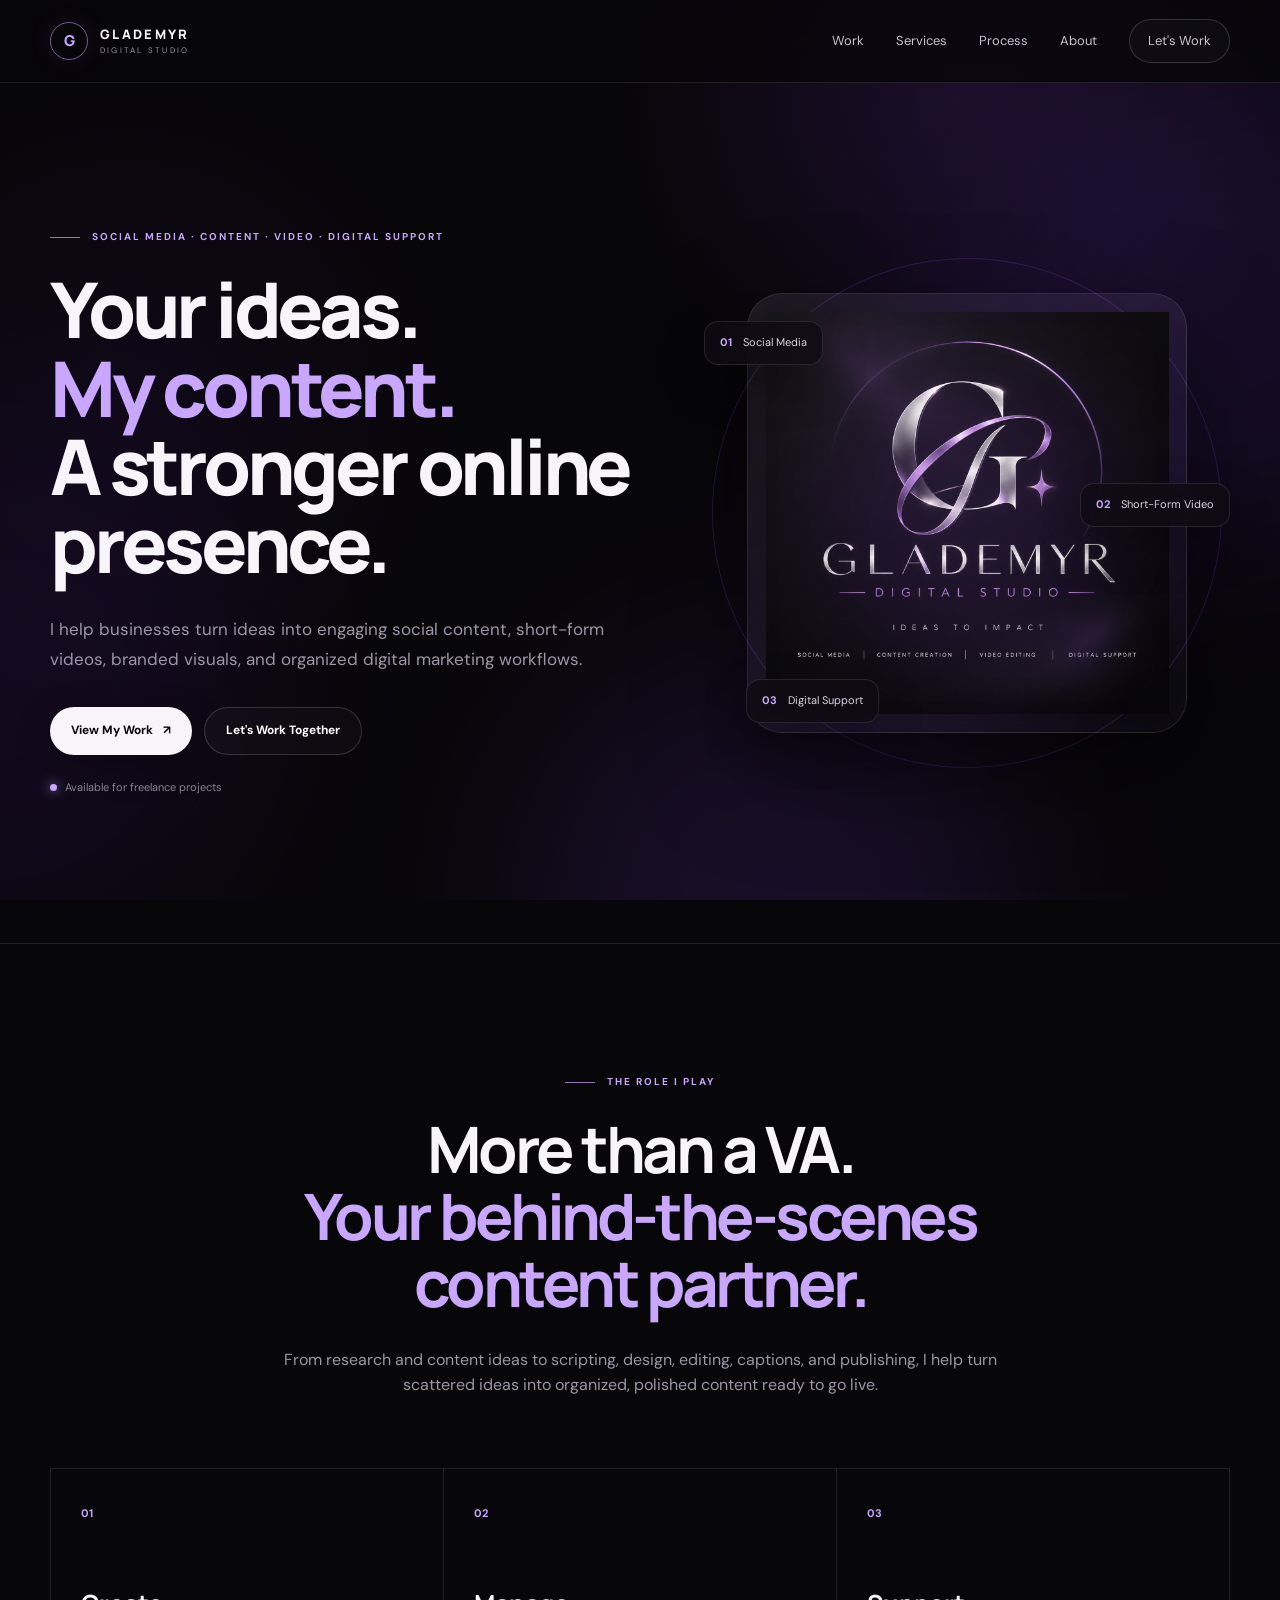
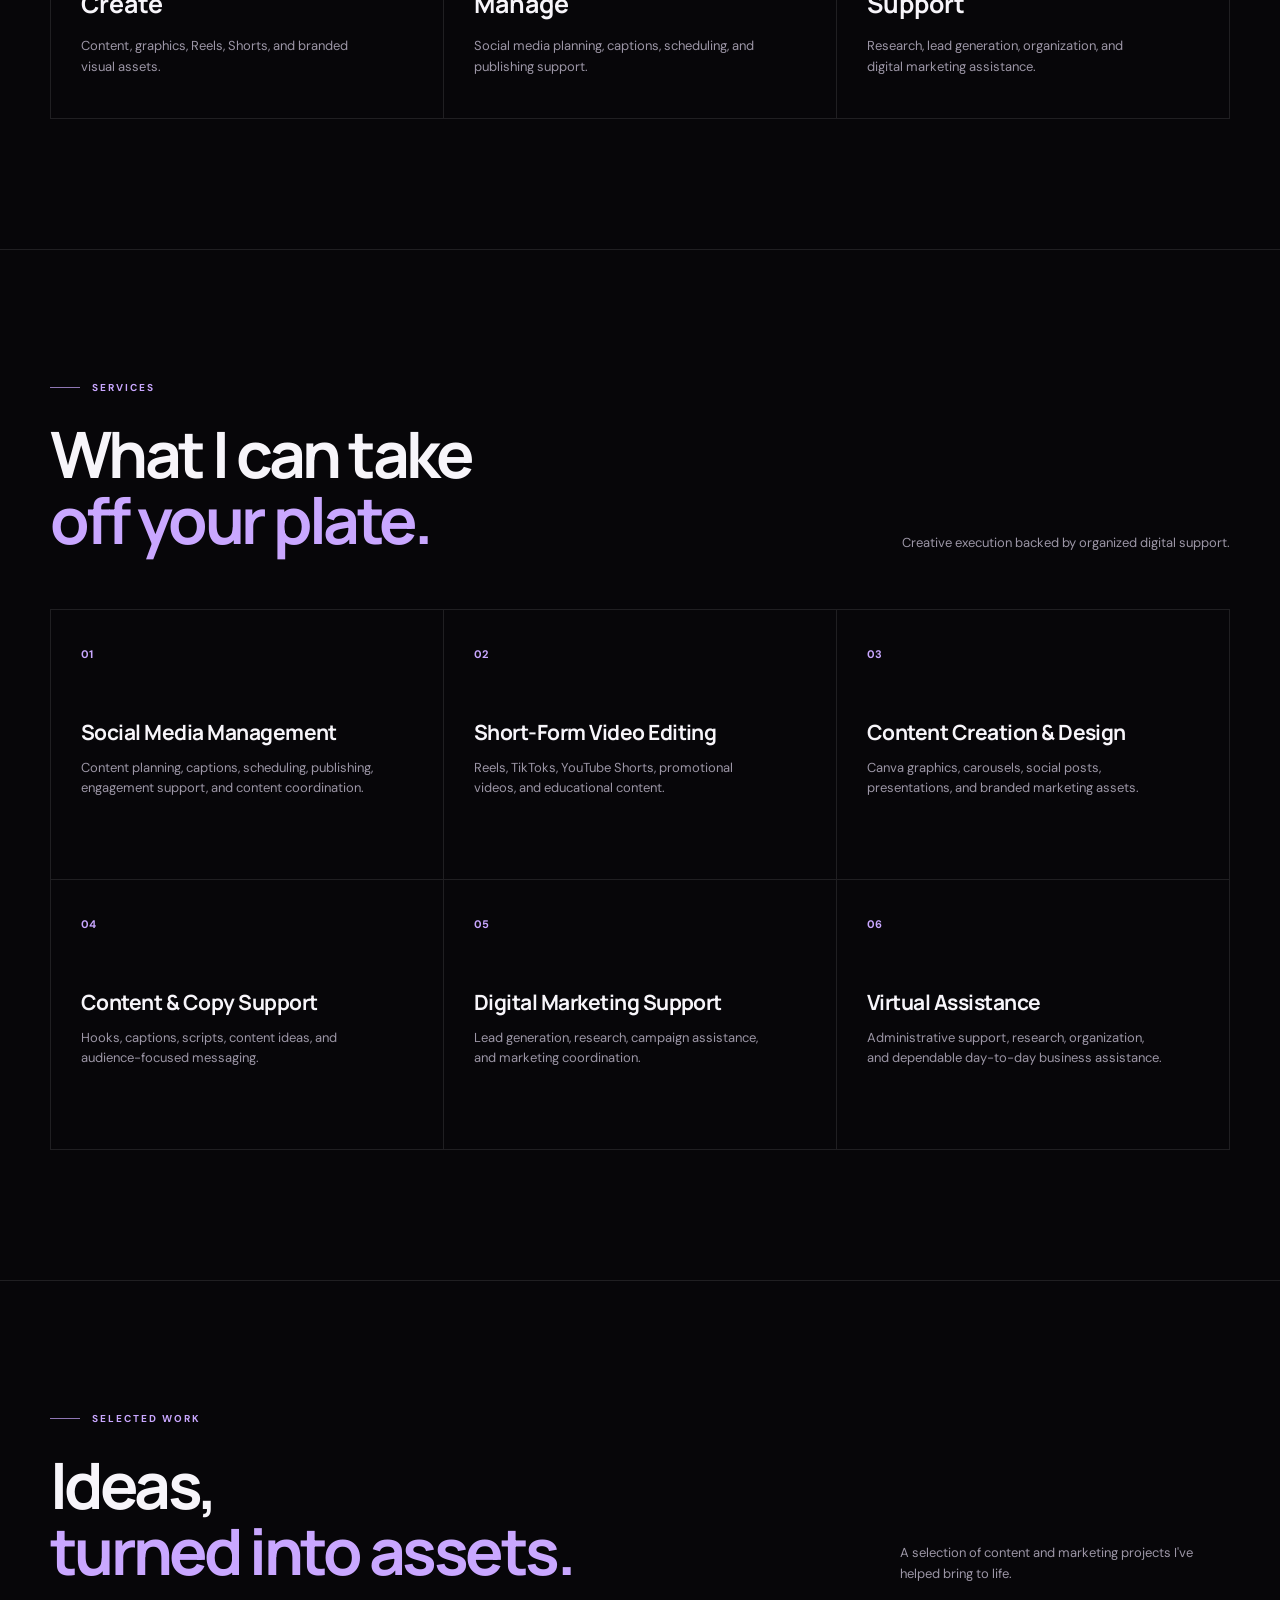
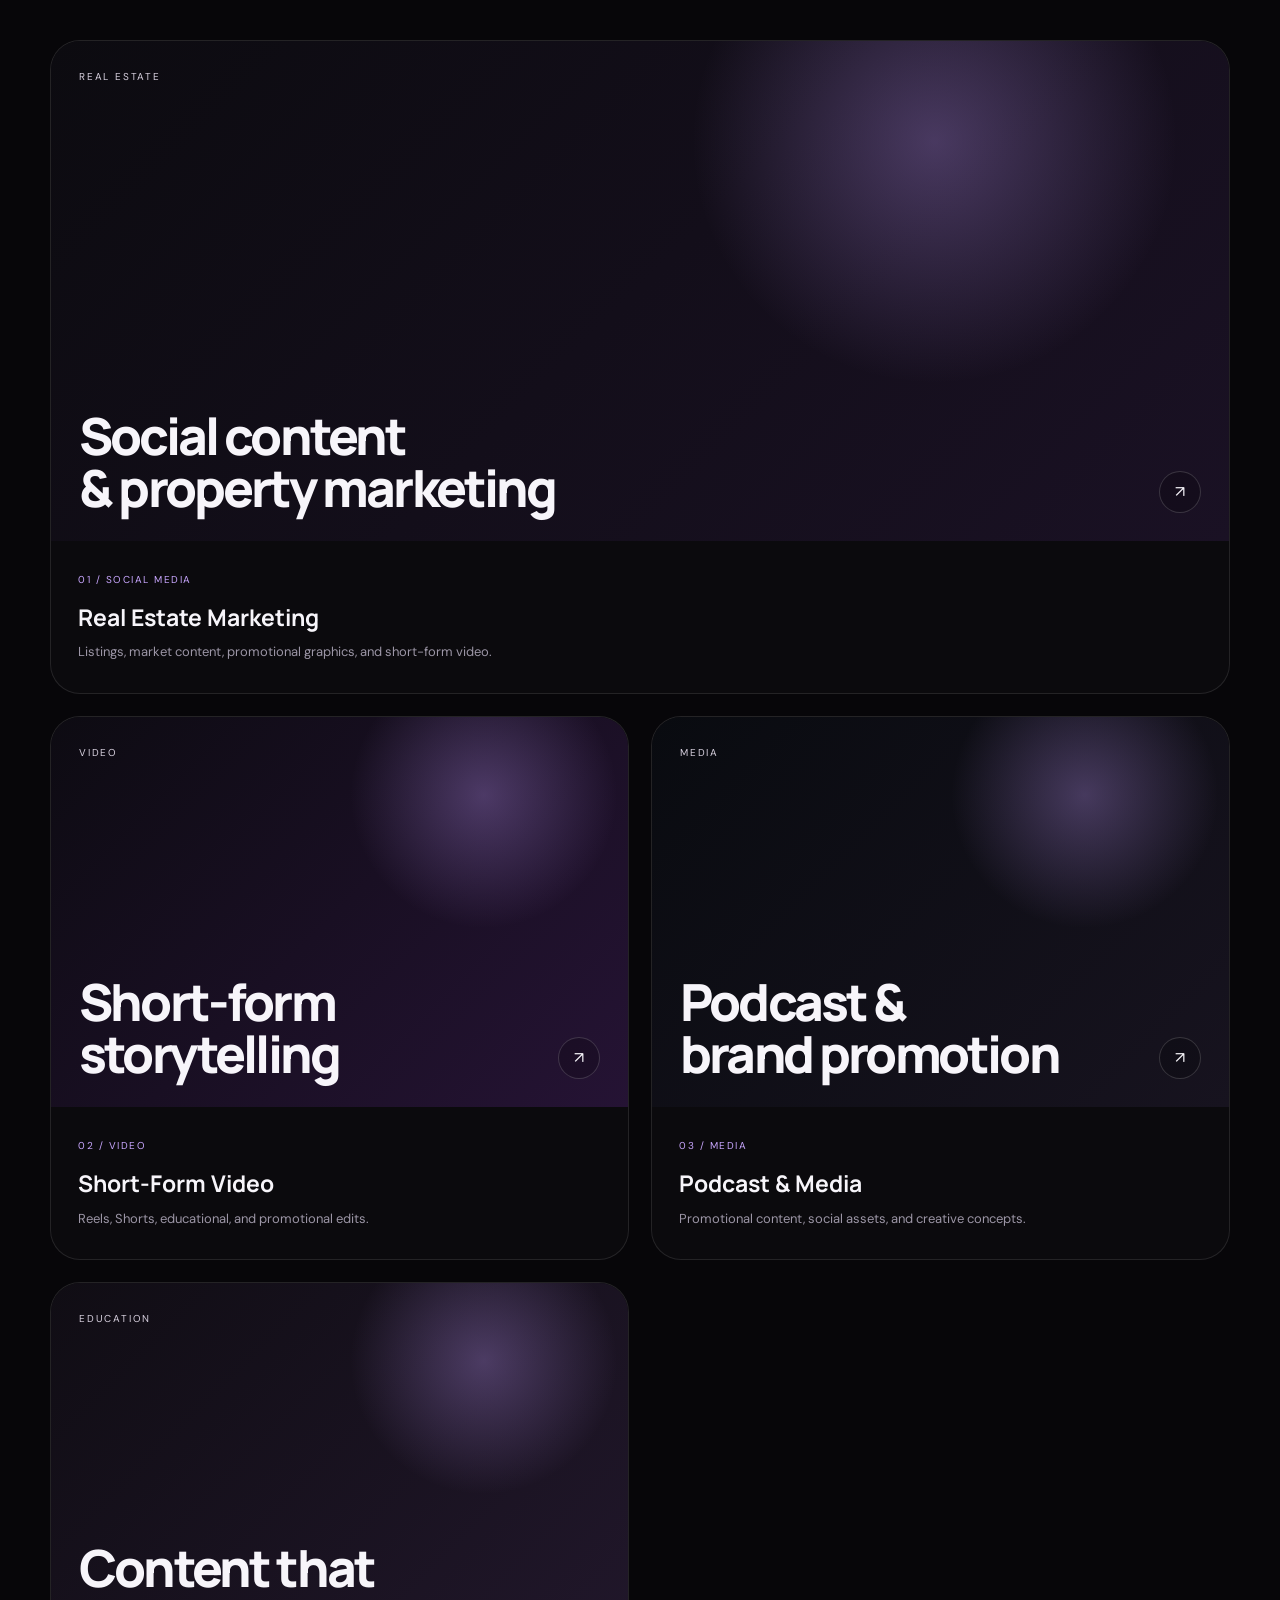
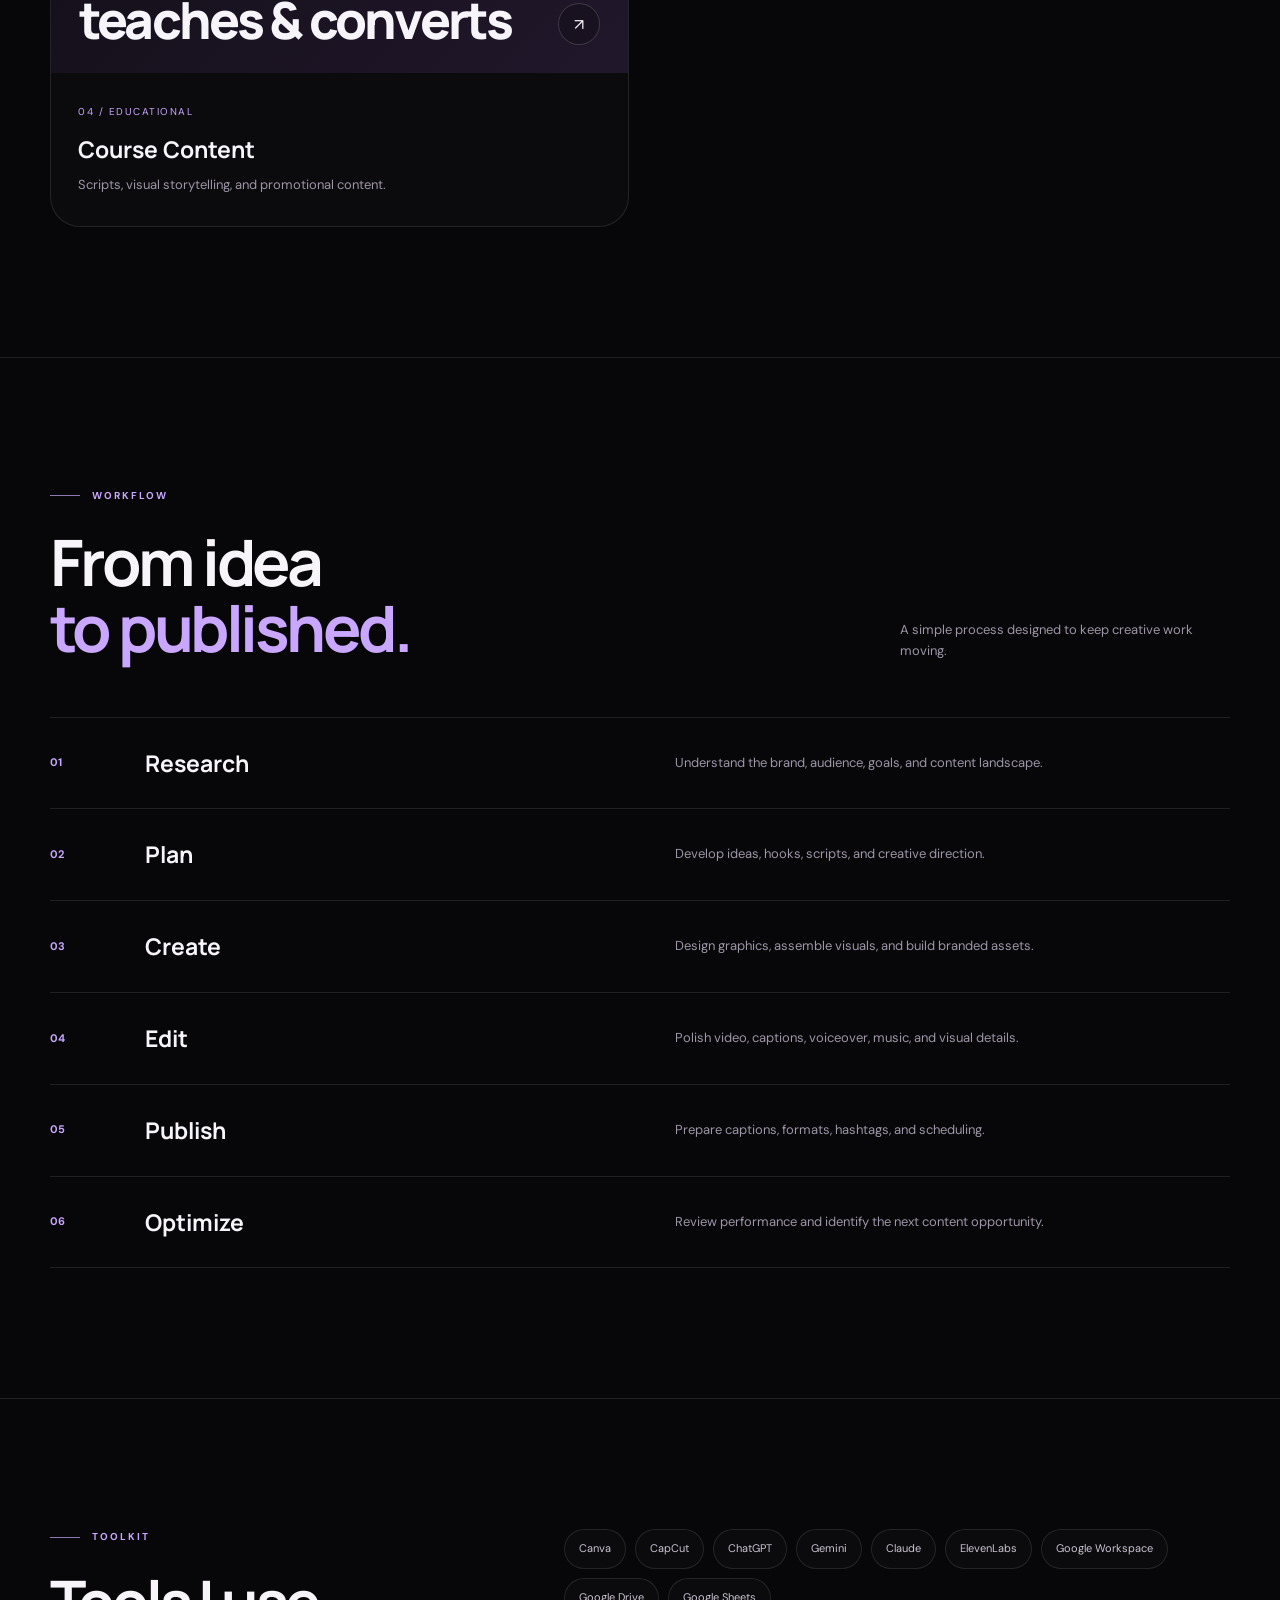
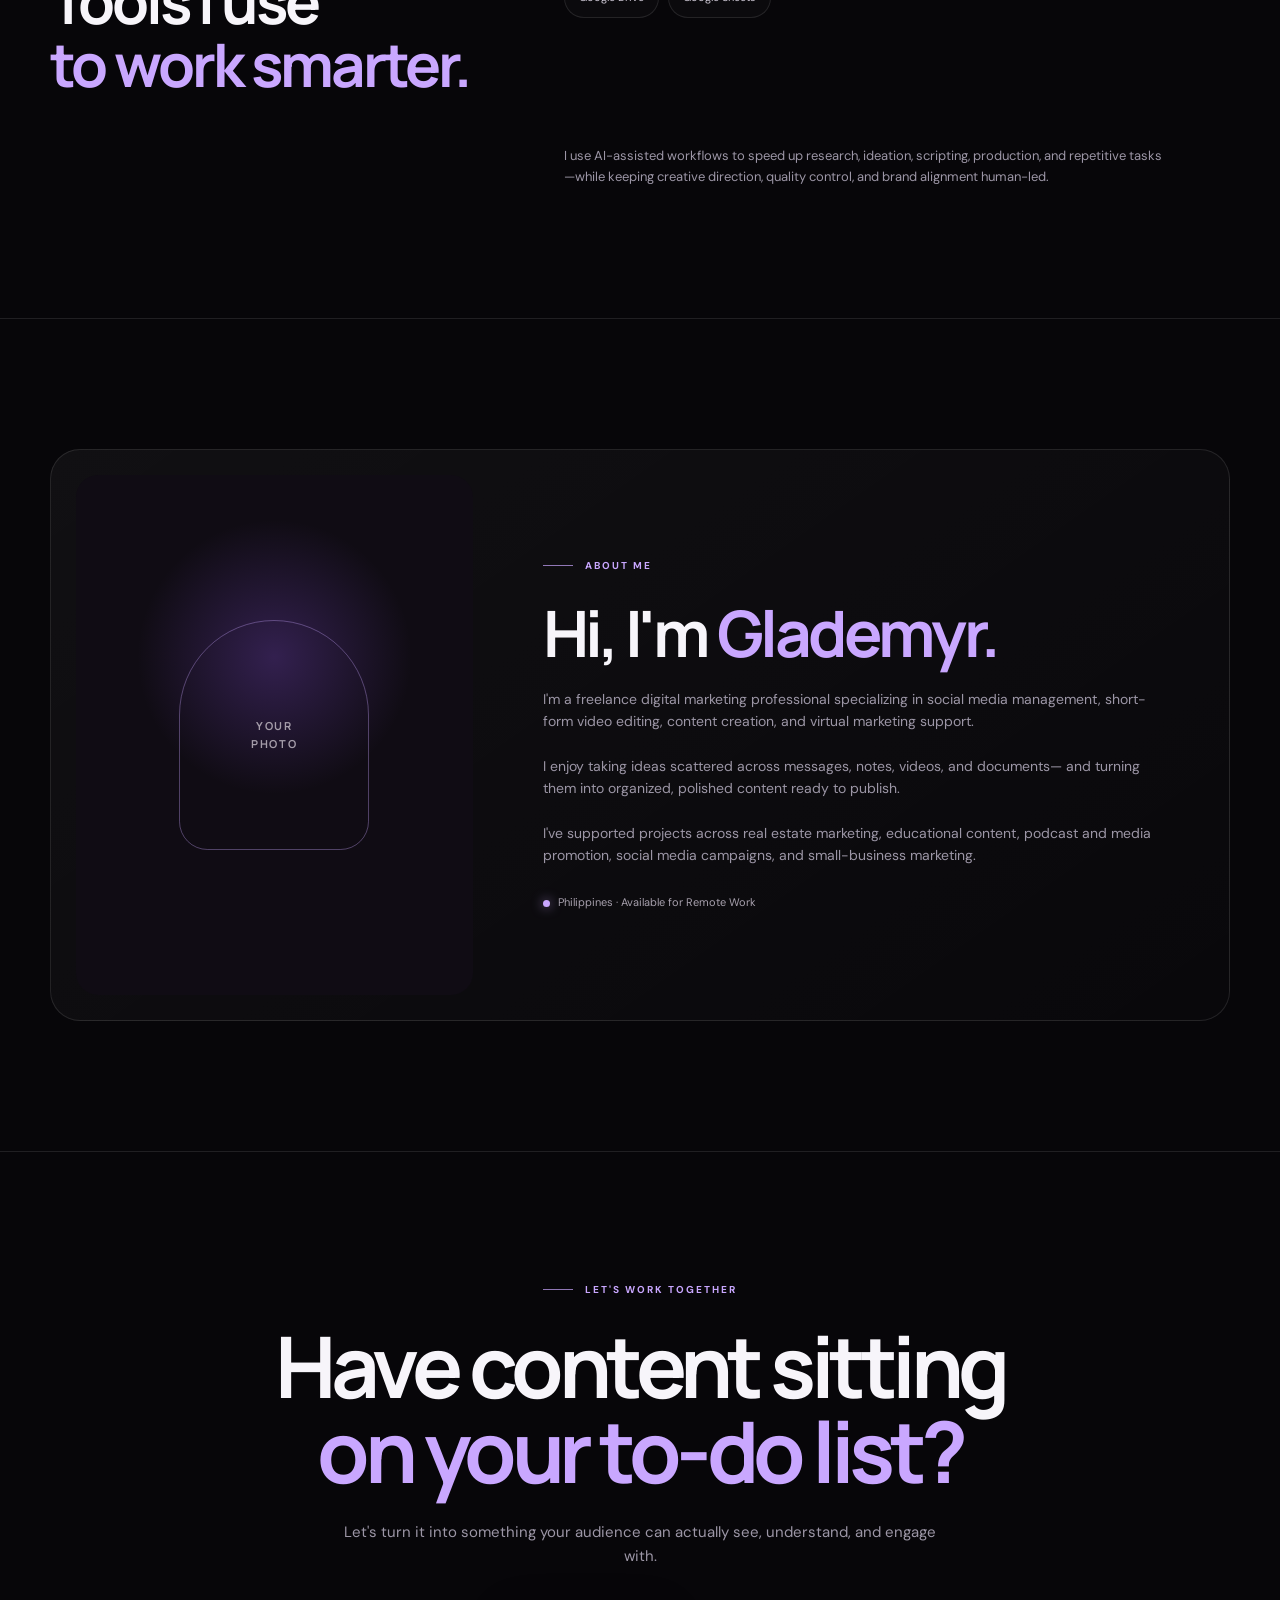
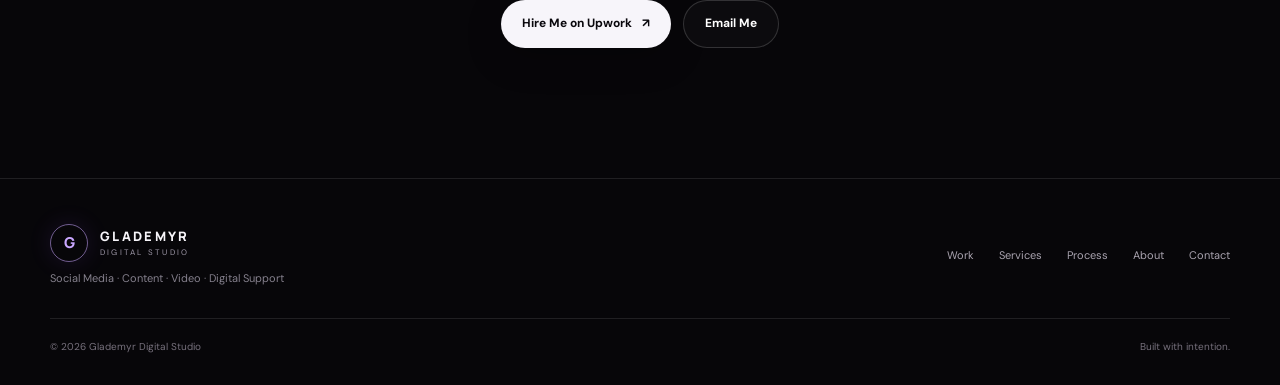
==== frontend/index.html @ 83365954 "Initial portfolio website" ====
<!DOCTYPE html>
<html lang="en">
<head>

    <!-- ==========================================
         BASIC DOCUMENT SETUP
    =========================================== -->

    <meta charset="UTF-8">

    <meta name="viewport"
          content="width=device-width, initial-scale=1.0">

    <meta name="description"
          content="Glademyr Digital Studio — Social Media Management, Short-Form Video Editing, Content Creation and Digital Marketing Support.">

    <meta name="author"
          content="Glademyr Pi-ay">

    <meta name="theme-color"
          content="#08070B">

    <title>
        Glademyr Digital Studio | Content & Digital Marketing
    </title>


    <!-- ==========================================
         GOOGLE FONTS
    =========================================== -->

    <link rel="preconnect"
          href="https://fonts.googleapis.com">

    <link rel="preconnect"
          href="https://fonts.gstatic.com"
          crossorigin>

    <link href="https://fonts.googleapis.com/css2?family=DM+Sans:wght@400;500;600;700&family=Manrope:wght@500;600;700;800&display=swap"
          rel="stylesheet">


    <!-- ==========================================
         WEBSITE STYLES
    =========================================== -->

    <link rel="stylesheet"
          href="css/style.css">


    <!-- ==========================================
         FAVICON
    =========================================== -->

    <link rel="icon"
          type="image/png"
          href="assets/logo/glademyr-logo.png">

</head>


<body>


    <!-- ==========================================
         BACKGROUND EFFECTS
    =========================================== -->

    <div class="site-background">

        <div class="ambient-glow glow-one"></div>

        <div class="ambient-glow glow-two"></div>

        <div class="ambient-glow glow-three"></div>

    </div>



    <!-- ==========================================
         NAVIGATION
    =========================================== -->

    <header class="site-header">

        <nav class="navigation container">

            <!-- BRAND -->

            <a href="#home"
               class="brand"
               aria-label="Glademyr Digital Studio Home">

                <div class="brand-symbol">
                    G
                </div>

                <div class="brand-text">

                    <span class="brand-name">
                        GLADEMYR
                    </span>

                    <span class="brand-studio">
                        DIGITAL STUDIO
                    </span>

                </div>

            </a>


            <!-- DESKTOP NAVIGATION -->

            <div class="nav-links">

                <a href="#work">
                    Work
                </a>

                <a href="#services">
                    Services
                </a>

                <a href="#process">
                    Process
                </a>

                <a href="#about">
                    About
                </a>

                <a href="#contact"
                   class="nav-contact">
                    Let's Work
                </a>

            </div>


            <!-- MOBILE MENU BUTTON -->

            <button class="mobile-menu-button"
                    type="button"
                    aria-label="Open navigation menu"
                    aria-expanded="false">

                <span></span>
                <span></span>

            </button>

        </nav>

    </header>



    <!-- ==========================================
         MAIN WEBSITE
    =========================================== -->

    <main>


        <!-- ======================================
             HERO SECTION
        ======================================= -->

        <section id="home"
                 class="hero section">

            <div class="hero-content container">


                <!-- HERO TEXT -->

                <div class="hero-copy">

                    <div class="eyebrow">

                        <span class="eyebrow-line"></span>

                        <span>
                            SOCIAL MEDIA · CONTENT · VIDEO · DIGITAL SUPPORT
                        </span>

                    </div>


                    <h1>

                        Your ideas.

                        <span>
                            My content.
                        </span>

                        A stronger online presence.

                    </h1>


                    <p class="hero-description">

                        I help businesses turn ideas into engaging social
                        content, short-form videos, branded visuals, and
                        organized digital marketing workflows.

                    </p>


                    <!-- HERO BUTTONS -->

                    <div class="hero-actions">

                        <a href="#work"
                           class="button button-primary">

                            View My Work

                            <span>
                                ↗
                            </span>

                        </a>


                        <a href="#contact"
                           class="button button-secondary">

                            Let's Work Together

                        </a>

                    </div>


                    <!-- AVAILABILITY -->

                    <div class="availability">

                        <span class="availability-dot"></span>

                        Available for freelance projects

                    </div>

                </div>



                <!-- ==================================
                     HERO VISUAL
                =================================== -->

                <div class="hero-visual">


                    <div class="hero-orbit orbit-one"></div>

                    <div class="hero-orbit orbit-two"></div>


                    <!-- LOGO DISPLAY -->

                    <div class="hero-logo-container">

                        <div class="logo-glow"></div>

                        <div class="logo-frame">

                            <img src="assets/logo/glademyr-logo.png"
                                 alt="Glademyr Digital Studio Logo">

                        </div>

                    </div>


                    <!-- FLOATING SERVICE CARDS -->

                    <div class="floating-card floating-card-one">

                        <span class="floating-number">
                            01
                        </span>

                        <span>
                            Social Media
                        </span>

                    </div>


                    <div class="floating-card floating-card-two">

                        <span class="floating-number">
                            02
                        </span>

                        <span>
                            Short-Form Video
                        </span>

                    </div>


                    <div class="floating-card floating-card-three">

                        <span class="floating-number">
                            03
                        </span>

                        <span>
                            Digital Support
                        </span>

                    </div>

                </div>

            </div>

        </section>



        <!-- ======================================
             POSITIONING SECTION
        ======================================= -->

        <section class="positioning section">

            <div class="container positioning-content">


                <div class="eyebrow">

                    <span class="eyebrow-line"></span>

                    THE ROLE I PLAY

                </div>


                <h2>

                    More than a VA.

                    <em>
                        Your behind-the-scenes
                        content partner.
                    </em>

                </h2>


                <p class="section-introduction">

                    From research and content ideas to scripting,
                    design, editing, captions, and publishing, I help
                    turn scattered ideas into organized, polished
                    content ready to go live.

                </p>


                <!-- THREE PILLARS -->

                <div class="pillars">


                    <article class="pillar">

                        <span class="pillar-number">
                            01
                        </span>

                        <h3>
                            Create
                        </h3>

                        <p>
                            Content, graphics, Reels, Shorts,
                            and branded visual assets.
                        </p>

                    </article>


                    <article class="pillar">

                        <span class="pillar-number">
                            02
                        </span>

                        <h3>
                            Manage
                        </h3>

                        <p>
                            Social media planning, captions,
                            scheduling, and publishing support.
                        </p>

                    </article>


                    <article class="pillar">

                        <span class="pillar-number">
                            03
                        </span>

                        <h3>
                            Support
                        </h3>

                        <p>
                            Research, lead generation,
                            organization, and digital marketing
                            assistance.
                        </p>

                    </article>


                </div>

            </div>

        </section>



        <!-- ======================================
             SERVICES
        ======================================= -->

        <section id="services"
                 class="services section">

            <div class="container">


                <div class="section-heading">

                    <div>

                        <div class="eyebrow">

                            <span class="eyebrow-line"></span>

                            SERVICES

                        </div>

                        <h2>
                            What I can take
                            <span>
                                off your plate.
                            </span>
                        </h2>

                    </div>


                    <p>

                        Creative execution backed by organized
                        digital support.

                    </p>

                </div>


                <!-- SERVICES GRID -->

                <div class="services-grid">


                    <article class="service-card">

                        <span class="service-number">
                            01
                        </span>

                        <div class="service-content">

                            <h3>
                                Social Media Management
                            </h3>

                            <p>
                                Content planning, captions,
                                scheduling, publishing,
                                engagement support, and
                                content coordination.
                            </p>

                        </div>

                    </article>


                    <article class="service-card">

                        <span class="service-number">
                            02
                        </span>

                        <div class="service-content">

                            <h3>
                                Short-Form Video Editing
                            </h3>

                            <p>
                                Reels, TikToks, YouTube Shorts,
                                promotional videos, and
                                educational content.
                            </p>

                        </div>

                    </article>


                    <article class="service-card">

                        <span class="service-number">
                            03
                        </span>

                        <div class="service-content">

                            <h3>
                                Content Creation & Design
                            </h3>

                            <p>
                                Canva graphics, carousels,
                                social posts, presentations,
                                and branded marketing assets.
                            </p>

                        </div>

                    </article>


                    <article class="service-card">

                        <span class="service-number">
                            04
                        </span>

                        <div class="service-content">

                            <h3>
                                Content & Copy Support
                            </h3>

                            <p>
                                Hooks, captions, scripts,
                                content ideas, and
                                audience-focused messaging.
                            </p>

                        </div>

                    </article>


                    <article class="service-card">

                        <span class="service-number">
                            05
                        </span>

                        <div class="service-content">

                            <h3>
                                Digital Marketing Support
                            </h3>

                            <p>
                                Lead generation, research,
                                campaign assistance,
                                and marketing coordination.
                            </p>

                        </div>

                    </article>


                    <article class="service-card">

                        <span class="service-number">
                            06
                        </span>

                        <div class="service-content">

                            <h3>
                                Virtual Assistance
                            </h3>

                            <p>
                                Administrative support,
                                research, organization,
                                and dependable day-to-day
                                business assistance.
                            </p>

                        </div>

                    </article>


                </div>

            </div>

        </section>



        <!-- ======================================
             PORTFOLIO / SELECTED WORK
        ======================================= -->

        <section id="work"
                 class="work section">

            <div class="container">


                <div class="section-heading">

                    <div>

                        <div class="eyebrow">

                            <span class="eyebrow-line"></span>

                            SELECTED WORK

                        </div>

                        <h2>
                            Ideas,
                            <span>
                                turned into assets.
                            </span>
                        </h2>

                    </div>


                    <p>

                        A selection of content and marketing
                        projects I've helped bring to life.

                    </p>

                </div>


                <!-- PROJECT GRID -->

                <div class="project-grid">


                    <!-- PROJECT 01 -->

                    <article class="project-card project-featured">

                        <a href="#"
                           class="project-link"
                           aria-label="View Real Estate Marketing project">

                            <div class="project-visual real-estate-visual">

                                <div class="project-category">
                                    REAL ESTATE
                                </div>

                                <div class="project-title">
                                    Social content
                                    <br>
                                    & property marketing
                                </div>

                                <span class="project-arrow">
                                    ↗
                                </span>

                            </div>

                            <div class="project-info">

                                <span>
                                    01 / SOCIAL MEDIA
                                </span>

                                <h3>
                                    Real Estate Marketing
                                </h3>

                                <p>
                                    Listings, market content,
                                    promotional graphics,
                                    and short-form video.
                                </p>

                            </div>

                        </a>

                    </article>



                    <!-- PROJECT 02 -->

                    <article class="project-card">

                        <a href="#"
                           class="project-link"
                           aria-label="View Short-Form Video project">

                            <div class="project-visual video-visual">

                                <div class="project-category">
                                    VIDEO
                                </div>

                                <div class="project-title">
                                    Short-form
                                    <br>
                                    storytelling
                                </div>

                                <span class="project-arrow">
                                    ↗
                                </span>

                            </div>

                            <div class="project-info">

                                <span>
                                    02 / VIDEO
                                </span>

                                <h3>
                                    Short-Form Video
                                </h3>

                                <p>
                                    Reels, Shorts, educational,
                                    and promotional edits.
                                </p>

                            </div>

                        </a>

                    </article>



                    <!-- PROJECT 03 -->

                    <article class="project-card">

                        <a href="#"
                           class="project-link"
                           aria-label="View Podcast and Media project">

                            <div class="project-visual media-visual">

                                <div class="project-category">
                                    MEDIA
                                </div>

                                <div class="project-title">
                                    Podcast &
                                    <br>
                                    brand promotion
                                </div>

                                <span class="project-arrow">
                                    ↗
                                </span>

                            </div>

                            <div class="project-info">

                                <span>
                                    03 / MEDIA
                                </span>

                                <h3>
                                    Podcast & Media
                                </h3>

                                <p>
                                    Promotional content,
                                    social assets, and
                                    creative concepts.
                                </p>

                            </div>

                        </a>

                    </article>



                    <!-- PROJECT 04 -->

                    <article class="project-card">

                        <a href="#"
                           class="project-link"
                           aria-label="View Educational Content project">

                            <div class="project-visual education-visual">

                                <div class="project-category">
                                    EDUCATION
                                </div>

                                <div class="project-title">
                                    Content that
                                    <br>
                                    teaches & converts
                                </div>

                                <span class="project-arrow">
                                    ↗
                                </span>

                            </div>

                            <div class="project-info">

                                <span>
                                    04 / EDUCATIONAL
                                </span>

                                <h3>
                                    Course Content
                                </h3>

                                <p>
                                    Scripts, visual storytelling,
                                    and promotional content.
                                </p>

                            </div>

                        </a>

                    </article>


                </div>

            </div>

        </section>



        <!-- ======================================
             PROCESS
        ======================================= -->

        <section id="process"
                 class="process section">

            <div class="container">


                <div class="section-heading">

                    <div>

                        <div class="eyebrow">

                            <span class="eyebrow-line"></span>

                            WORKFLOW

                        </div>

                        <h2>
                            From idea
                            <span>
                                to published.
                            </span>
                        </h2>

                    </div>


                    <p>

                        A simple process designed to keep
                        creative work moving.

                    </p>

                </div>


                <div class="process-list">


                    <div class="process-item">

                        <span class="process-number">
                            01
                        </span>

                        <h3>
                            Research
                        </h3>

                        <p>
                            Understand the brand, audience,
                            goals, and content landscape.
                        </p>

                    </div>


                    <div class="process-item">

                        <span class="process-number">
                            02
                        </span>

                        <h3>
                            Plan
                        </h3>

                        <p>
                            Develop ideas, hooks, scripts,
                            and creative direction.
                        </p>

                    </div>


                    <div class="process-item">

                        <span class="process-number">
                            03
                        </span>

                        <h3>
                            Create
                        </h3>

                        <p>
                            Design graphics, assemble visuals,
                            and build branded assets.
                        </p>

                    </div>


                    <div class="process-item">

                        <span class="process-number">
                            04
                        </span>

                        <h3>
                            Edit
                        </h3>

                        <p>
                            Polish video, captions, voiceover,
                            music, and visual details.
                        </p>

                    </div>


                    <div class="process-item">

                        <span class="process-number">
                            05
                        </span>

                        <h3>
                            Publish
                        </h3>

                        <p>
                            Prepare captions, formats,
                            hashtags, and scheduling.
                        </p>

                    </div>


                    <div class="process-item">

                        <span class="process-number">
                            06
                        </span>

                        <h3>
                            Optimize
                        </h3>

                        <p>
                            Review performance and identify
                            the next content opportunity.
                        </p>

                    </div>


                </div>

            </div>

        </section>



        <!-- ======================================
             TOOLS
        ======================================= -->

        <section class="tools section">

            <div class="container tools-container">


                <div>

                    <div class="eyebrow">

                        <span class="eyebrow-line"></span>

                        TOOLKIT

                    </div>

                    <h2>
                        Tools I use
                        <span>
                            to work smarter.
                        </span>
                    </h2>

                </div>


                <div class="tools-list">

                    <span>Canva</span>

                    <span>CapCut</span>

                    <span>ChatGPT</span>

                    <span>Gemini</span>

                    <span>Claude</span>

                    <span>ElevenLabs</span>

                    <span>Google Workspace</span>

                    <span>Google Drive</span>

                    <span>Google Sheets</span>

                </div>


                <p class="tools-note">

                    I use AI-assisted workflows to speed up
                    research, ideation, scripting, production,
                    and repetitive tasks—while keeping creative
                    direction, quality control, and brand
                    alignment human-led.

                </p>

            </div>

        </section>



        <!-- ======================================
             ABOUT
        ======================================= -->

        <section id="about"
                 class="about section">

            <div class="container">


                <div class="about-card">


                    <!-- PHOTO -->

                    <div class="about-image">

                        <div class="photo-placeholder">

                            YOUR
                            <br>
                            PHOTO

                        </div>

                    </div>


                    <!-- ABOUT CONTENT -->

                    <div class="about-content">

                        <div class="eyebrow">

                            <span class="eyebrow-line"></span>

                            ABOUT ME

                        </div>


                        <h2>

                            Hi, I'm

                            <span>
                                Glademyr.
                            </span>

                        </h2>


                        <p>

                            I'm a freelance digital marketing
                            professional specializing in social
                            media management, short-form video
                            editing, content creation, and
                            virtual marketing support.

                        </p>


                        <p>

                            I enjoy taking ideas scattered across
                            messages, notes, videos, and documents—
                            and turning them into organized,
                            polished content ready to publish.

                        </p>


                        <p>

                            I've supported projects across real
                            estate marketing, educational content,
                            podcast and media promotion, social
                            media campaigns, and small-business
                            marketing.

                        </p>


                        <div class="about-location">

                            <span class="location-dot"></span>

                            Philippines · Available for Remote Work

                        </div>

                    </div>


                </div>

            </div>

        </section>



        <!-- ======================================
             CONTACT / FINAL CTA
        ======================================= -->

        <section id="contact"
                 class="contact section">

            <div class="container contact-container">


                <div class="eyebrow">

                    <span class="eyebrow-line"></span>

                    LET'S WORK TOGETHER

                </div>


                <h2>

                    Have content sitting

                    <span>
                        on your to-do list?
                    </span>

                </h2>


                <p>

                    Let's turn it into something your audience
                    can actually see, understand, and engage with.

                </p>


                <div class="contact-actions">

                    <!-- REPLACE WITH YOUR ACTUAL UPWORK URL -->

                    <a href="YOUR_UPWORK_PROFILE_URL"
                       class="button button-primary"
                       target="_blank"
                       rel="noopener noreferrer">

                        Hire Me on Upwork

                        <span>
                            ↗
                        </span>

                    </a>


                    <!-- REPLACE WITH YOUR ACTUAL EMAIL -->

                    <a href="mailto:YOUR_EMAIL@example.com"
                       class="button button-secondary">

                        Email Me

                    </a>

                </div>


            </div>

        </section>


    </main>



    <!-- ==========================================
         FOOTER
    =========================================== -->

    <footer class="site-footer">

        <div class="container footer-container">


            <div class="footer-brand">

                <div class="brand">

                    <div class="brand-symbol">
                        G
                    </div>

                    <div class="brand-text">

                        <span class="brand-name">
                            GLADEMYR
                        </span>

                        <span class="brand-studio">
                            DIGITAL STUDIO
                        </span>

                    </div>

                </div>


                <p>
                    Social Media · Content · Video · Digital Support
                </p>

            </div>


            <div class="footer-links">

                <a href="#work">
                    Work
                </a>

                <a href="#services">
                    Services
                </a>

                <a href="#process">
                    Process
                </a>

                <a href="#about">
                    About
                </a>

                <a href="#contact">
                    Contact
                </a>

            </div>


            <div class="footer-bottom">

                <span>
                    © <span id="current-year"></span>
                    Glademyr Digital Studio
                </span>

                <span>
                    Built with intention.
                </span>

            </div>

        </div>

    </footer>



    <!-- ==========================================
         JAVASCRIPT
    =========================================== -->

    <script src="js/script.js"></script>

</body>

</html>
---- frontend/css/style.css ----
/* =========================================================
   GLADEMYR DIGITAL STUDIO
   PREMIUM / LUXURY VISUAL SYSTEM
   ========================================================= */

/* =========================================================
   01. ROOT VARIABLES
   ========================================================= */

:root {
    --obsidian: #070609;
    --black: #0b090d;
    --surface: #100d14;
    --surface-light: #17121d;

    --white: #f7f5fa;
    --silver: #d8d4df;
    --muted: #9c96a6;

    --violet: #9b5cff;
    --lavender: #c9a7ff;
    --purple-dark: #351456;

    --border: rgba(255, 255, 255, 0.10);
    --border-light: rgba(255, 255, 255, 0.16);

    --container: 1180px;

    --radius-sm: 12px;
    --radius-md: 20px;
    --radius-lg: 30px;

    --transition: 300ms ease;
}


/* =========================================================
   02. RESET
   ========================================================= */

* {
    margin: 0;
    padding: 0;
    box-sizing: border-box;
}

html {
    scroll-behavior: smooth;
}

body {
    background: var(--obsidian);
    color: var(--white);

    font-family: "DM Sans", sans-serif;

    line-height: 1.6;

    overflow-x: hidden;
}

img {
    max-width: 100%;
    display: block;
}

a {
    color: inherit;
    text-decoration: none;
}

button {
    font: inherit;
}


/* =========================================================
   03. GLOBAL CONTAINER
   ========================================================= */

.container {
    width: min(100% - 60px, var(--container));
    margin-inline: auto;
}


/* =========================================================
   04. BACKGROUND
   ========================================================= */

.site-background {
    position: fixed;
    inset: 0;

    overflow: hidden;

    pointer-events: none;

    z-index: -1;

    background:
        radial-gradient(
            circle at 75% 10%,
            rgba(121, 54, 190, 0.18),
            transparent 28%
        ),
        radial-gradient(
            circle at 10% 45%,
            rgba(85, 34, 145, 0.10),
            transparent 28%
        ),
        #070609;
}

.ambient-glow {
    position: absolute;

    width: 500px;
    height: 500px;

    border-radius: 50%;

    filter: blur(100px);

    opacity: 0.12;
}

.glow-one {
    top: 5%;
    right: -200px;

    background: #8b3dff;
}

.glow-two {
    top: 50%;
    left: -250px;

    background: #6324a8;
}

.glow-three {
    bottom: -250px;
    right: 20%;

    background: #9c4dff;
}


/* =========================================================
   05. HEADER / NAVIGATION
   ========================================================= */

.site-header {
    position: sticky;

    top: 0;

    z-index: 100;

    border-bottom: 1px solid var(--border);

    background: rgba(7, 6, 9, 0.78);

    backdrop-filter: blur(18px);
}

.navigation {
    height: 82px;

    display: flex;

    align-items: center;

    justify-content: space-between;
}


/* BRAND */

.brand {
    display: flex;

    align-items: center;

    gap: 12px;
}

.brand-symbol {
    width: 38px;
    height: 38px;

    display: grid;
    place-items: center;

    border: 1px solid rgba(201, 167, 255, 0.55);

    border-radius: 50%;

    color: var(--lavender);

    font-family: "Manrope", sans-serif;

    font-size: 15px;
    font-weight: 800;

    box-shadow:
        0 0 25px rgba(155, 92, 255, 0.12);
}

.brand-text {
    display: flex;

    flex-direction: column;

    line-height: 1;
}

.brand-name {
    font-family: "Manrope", sans-serif;

    font-size: 13px;

    font-weight: 800;

    letter-spacing: 0.18em;
}

.brand-studio {
    margin-top: 5px;

    color: var(--muted);

    font-size: 8px;

    letter-spacing: 0.28em;
}


/* NAV LINKS */

.nav-links {
    display: flex;

    align-items: center;

    gap: 32px;
}

.nav-links a {
    position: relative;

    color: #c8c3ce;

    font-size: 13px;

    transition: var(--transition);
}

.nav-links a:hover {
    color: white;
}

.nav-links a:not(.nav-contact)::after {
    content: "";

    position: absolute;

    left: 0;
    bottom: -7px;

    width: 0;
    height: 1px;

    background: var(--lavender);

    transition: var(--transition);
}

.nav-links a:not(.nav-contact):hover::after {
    width: 100%;
}

.nav-contact {
    padding: 11px 18px;

    border: 1px solid var(--border-light);

    border-radius: 999px;

    background: rgba(255, 255, 255, 0.025);
}

.nav-contact:hover {
    border-color: rgba(201, 167, 255, 0.45);

    background: rgba(155, 92, 255, 0.08);
}


/* MOBILE MENU */

.mobile-menu-button {
    display: none;

    width: 42px;
    height: 42px;

    border: 1px solid var(--border);

    border-radius: 50%;

    background: transparent;

    cursor: pointer;
}

.mobile-menu-button span {
    display: block;

    width: 16px;
    height: 1px;

    margin: 4px auto;

    background: white;
}


/* =========================================================
   06. SECTIONS
   ========================================================= */

.section {
    padding: 130px 0;
}


/* =========================================================
   07. EYEBROW
   ========================================================= */

.eyebrow {
    display: flex;

    align-items: center;

    gap: 12px;

    margin-bottom: 25px;

    color: var(--lavender);

    font-size: 10px;

    font-weight: 700;

    letter-spacing: 0.20em;
}

.eyebrow-line {
    width: 30px;
    height: 1px;

    background: var(--lavender);

    opacity: 0.7;
}


/* =========================================================
   08. HERO
   ========================================================= */

.hero {
    min-height: calc(100vh - 82px);

    display: flex;

    align-items: center;
}

.hero-content {
    display: grid;

    grid-template-columns: 1fr 0.9fr;

    align-items: center;

    gap: 70px;
}


/* HERO TEXT */

.hero-copy {
    max-width: 690px;
}

.hero h1 {
    max-width: 750px;

    font-family: "Manrope", sans-serif;

    font-size: clamp(48px, 6vw, 78px);

    font-weight: 800;

    line-height: 1.02;

    letter-spacing: -0.055em;
}

.hero h1 span {
    display: block;

    color: var(--lavender);
}

.hero-description {
    max-width: 600px;

    margin-top: 30px;

    color: var(--muted);

    font-size: 17px;

    line-height: 1.8;
}


/* HERO ACTIONS */

.hero-actions {
    display: flex;

    align-items: center;

    gap: 12px;

    flex-wrap: wrap;

    margin-top: 32px;
}

.button {
    display: inline-flex;

    align-items: center;

    justify-content: center;

    gap: 10px;

    min-height: 48px;

    padding: 0 21px;

    border-radius: 999px;

    font-size: 12px;

    font-weight: 700;

    transition: var(--transition);
}

.button-primary {
    color: #09070c;

    background: var(--white);

    box-shadow:
        0 10px 35px rgba(0, 0, 0, 0.25);
}

.button-primary:hover {
    transform: translateY(-3px);

    box-shadow:
        0 15px 40px rgba(155, 92, 255, 0.20);
}

.button-secondary {
    color: white;

    border: 1px solid var(--border-light);

    background: rgba(255, 255, 255, 0.025);
}

.button-secondary:hover {
    border-color: rgba(201, 167, 255, 0.5);

    background: rgba(155, 92, 255, 0.08);

    transform: translateY(-2px);
}


/* AVAILABILITY */

.availability {
    display: flex;

    align-items: center;

    gap: 8px;

    margin-top: 24px;

    color: #88828f;

    font-size: 11px;
}

.availability-dot {
    width: 7px;
    height: 7px;

    border-radius: 50%;

    background: var(--lavender);

    box-shadow:
        0 0 12px rgba(201, 167, 255, 0.8);
}


/* =========================================================
   09. HERO VISUAL
   ========================================================= */

.hero-visual {
    position: relative;

    min-height: 600px;

    display: grid;

    place-items: center;
}

.hero-orbit {
    position: absolute;

    border: 1px solid rgba(155, 92, 255, 0.20);

    border-radius: 50%;
}

.orbit-one {
    width: 510px;
    height: 510px;

    transform: rotate(-18deg);
}

.orbit-two {
    width: 390px;
    height: 390px;

    border-color: rgba(216, 212, 223, 0.08);

    transform: rotate(25deg);
}


/* LOGO */

.hero-logo-container {
    position: relative;

    width: min(440px, 90%);

    aspect-ratio: 1;

    display: grid;

    place-items: center;
}

.logo-glow {
    position: absolute;

    width: 75%;
    height: 75%;

    border-radius: 50%;

    background: rgba(130, 55, 210, 0.18);

    filter: blur(70px);
}

.logo-frame {
    position: relative;

    width: 100%;
    height: 100%;

    display: grid;

    place-items: center;

    border: 1px solid rgba(255, 255, 255, 0.10);

    border-radius: 35px;

    background:
        linear-gradient(
            145deg,
            rgba(255, 255, 255, 0.07),
            rgba(255, 255, 255, 0.015)
        );

    box-shadow:
        0 40px 100px rgba(0, 0, 0, 0.5),
        inset 0 0 50px rgba(155, 92, 255, 0.04);

    overflow: hidden;
}

.logo-frame::before {
    content: "";

    position: absolute;

    inset: 0;

    background:
        linear-gradient(
            120deg,
            transparent 30%,
            rgba(255,255,255,0.08),
            transparent 65%
        );

    transform: translateX(-100%);

    animation: logo-shine 7s infinite;
}

.logo-frame img {
    width: 92%;
    height: 92%;

    object-fit: contain;

    position: relative;

    z-index: 2;

    mix-blend-mode: screen;
}

@keyframes logo-shine {

    0% {
        transform: translateX(-100%);
    }

    30%,
    100% {
        transform: translateX(100%);
    }
}


/* FLOATING CARDS */

.floating-card {
    position: absolute;

    display: flex;

    align-items: center;

    gap: 11px;

    padding: 12px 15px;

    border: 1px solid var(--border);

    border-radius: 14px;

    background: rgba(15, 12, 20, 0.82);

    backdrop-filter: blur(16px);

    color: #d9d3df;

    font-size: 11px;

    box-shadow:
        0 20px 45px rgba(0,0,0,0.3);
}

.floating-number {
    color: var(--lavender);

    font-weight: 700;
}

.floating-card-one {
    left: 0;

    top: 18%;

    animation: float-one 5s ease-in-out infinite;
}

.floating-card-two {
    right: 0;

    top: 45%;

    animation: float-two 6s ease-in-out infinite;
}

.floating-card-three {
    left: 8%;

    bottom: 15%;

    animation: float-three 5.5s ease-in-out infinite;
}

@keyframes float-one {

    0%,
    100% {
        transform: translateY(0);
    }

    50% {
        transform: translateY(-10px);
    }
}

@keyframes float-two {

    0%,
    100% {
        transform: translateY(0);
    }

    50% {
        transform: translateY(9px);
    }
}

@keyframes float-three {

    0%,
    100% {
        transform: translateY(0);
    }

    50% {
        transform: translateY(-7px);
    }
}


/* =========================================================
   10. POSITIONING
   ========================================================= */

.positioning {
    border-top: 1px solid var(--border);

    border-bottom: 1px solid var(--border);
}

.positioning-content {
    text-align: center;
}

.positioning-content .eyebrow {
    justify-content: center;
}

.positioning h2 {
    max-width: 900px;

    margin-inline: auto;

    font-family: "Manrope", sans-serif;

    font-size: clamp(42px, 5vw, 68px);

    letter-spacing: -0.055em;

    line-height: 1.05;
}

.positioning h2 em {
    display: block;

    color: var(--lavender);

    font-style: normal;
}

.section-introduction {
    max-width: 720px;

    margin: 30px auto 0;

    color: var(--muted);

    font-size: 16px;
}


/* PILLARS */

.pillars {
    display: grid;

    grid-template-columns: repeat(3, 1fr);

    margin-top: 70px;

    border-top: 1px solid var(--border);

    border-left: 1px solid var(--border);
}

.pillar {
    min-height: 250px;

    padding: 30px;

    text-align: left;

    border-right: 1px solid var(--border);

    border-bottom: 1px solid var(--border);

    transition: var(--transition);
}

.pillar:hover {
    background: rgba(155, 92, 255, 0.045);
}

.pillar-number {
    color: var(--lavender);

    font-size: 11px;

    font-weight: 700;
}

.pillar h3 {
    margin-top: 60px;

    font-family: "Manrope", sans-serif;

    font-size: 25px;

    text-transform: capitalize;
}

.pillar p {
    max-width: 280px;

    margin-top: 12px;

    color: var(--muted);

    font-size: 13px;
}


/* =========================================================
   11. SECTION HEADINGS
   ========================================================= */

.section-heading {
    display: flex;

    align-items: flex-end;

    justify-content: space-between;

    gap: 40px;

    margin-bottom: 55px;
}

.section-heading h2 {
    font-family: "Manrope", sans-serif;

    font-size: clamp(42px, 5vw, 64px);

    line-height: 1.04;

    letter-spacing: -0.055em;
}

.section-heading h2 span {
    display: block;

    color: var(--lavender);
}

.section-heading > p {
    max-width: 330px;

    color: var(--muted);

    font-size: 13px;
}


/* =========================================================
   12. SERVICES
   ========================================================= */

.services-grid {
    display: grid;

    grid-template-columns: repeat(3, 1fr);

    border-top: 1px solid var(--border);

    border-left: 1px solid var(--border);
}

.service-card {
    min-height: 270px;

    padding: 30px;

    border-right: 1px solid var(--border);

    border-bottom: 1px solid var(--border);

    transition: var(--transition);
}

.service-card:hover {
    background:
        linear-gradient(
            145deg,
            rgba(155, 92, 255, 0.07),
            transparent
        );
}

.service-number {
    color: var(--lavender);

    font-size: 11px;

    font-weight: 700;
}

.service-content {
    margin-top: 55px;
}

.service-card h3 {
    font-family: "Manrope", sans-serif;

    font-size: 21px;

    line-height: 1.15;

    letter-spacing: -0.025em;
}

.service-card p {
    max-width: 300px;

    margin-top: 13px;

    color: var(--muted);

    font-size: 13px;
}


/* =========================================================
   13. PORTFOLIO
   ========================================================= */

.work {
    border-top: 1px solid var(--border);
}

.project-grid {
    display: grid;

    grid-template-columns: repeat(2, 1fr);

    gap: 22px;
}

.project-card {
    overflow: hidden;

    border: 1px solid var(--border);

    border-radius: var(--radius-lg);

    background: rgba(255,255,255,0.02);

    transition: var(--transition);
}

.project-card:hover {
    transform: translateY(-5px);

    border-color: rgba(201, 167, 255, 0.32);
}

.project-featured {
    grid-column: span 2;
}


/* PROJECT VISUAL */

.project-visual {
    position: relative;

    min-height: 390px;

    padding: 28px;

    display: flex;

    flex-direction: column;

    justify-content: space-between;

    overflow: hidden;
}

.project-featured .project-visual {
    min-height: 500px;
}

.project-visual::before {
    content: "";

    position: absolute;

    inset: 0;

    background:
        radial-gradient(
            circle at 75% 20%,
            rgba(194, 155, 255, 0.30),
            transparent 25%
        );
}

.project-category,
.project-title,
.project-arrow {
    position: relative;

    z-index: 2;
}

.project-category {
    font-size: 10px;

    letter-spacing: 0.18em;

    color: #d8d1df;
}

.project-title {
    font-family: "Manrope", sans-serif;

    font-size: clamp(30px, 4vw, 58px);

    font-weight: 800;

    line-height: 1.02;

    letter-spacing: -0.055em;
}

.project-arrow {
    position: absolute;

    right: 28px;
    bottom: 28px;

    width: 42px;
    height: 42px;

    display: grid;

    place-items: center;

    border: 1px solid var(--border-light);

    border-radius: 50%;

    background: rgba(0,0,0,0.2);

    transition: var(--transition);
}

.project-card:hover .project-arrow {
    background: white;

    color: black;

    transform: rotate(45deg);
}


/* PROJECT BACKGROUNDS */

.real-estate-visual {
    background:
        linear-gradient(
            135deg,
            #0c0b10,
            #1a1124
        );
}

.video-visual {
    background:
        linear-gradient(
            135deg,
            #0d0b12,
            #251334
        );
}

.media-visual {
    background:
        linear-gradient(
            135deg,
            #090b10,
            #17131f
        );
}

.education-visual {
    background:
        linear-gradient(
            135deg,
            #100d14,
            #21172b
        );
}


/* PROJECT INFO */

.project-info {
    padding: 24px 27px 30px;
}

.project-info > span {
    color: var(--lavender);

    font-size: 10px;

    letter-spacing: 0.15em;
}

.project-info h3 {
    margin-top: 8px;

    font-family: "Manrope", sans-serif;

    font-size: 23px;
}

.project-info p {
    margin-top: 7px;

    color: var(--muted);

    font-size: 13px;
}


/* =========================================================
   14. PROCESS
   ========================================================= */

.process {
    border-top: 1px solid var(--border);
}

.process-list {
    border-top: 1px solid var(--border);
}

.process-item {
    display: grid;

    grid-template-columns: 70px 1fr 1.1fr;

    align-items: center;

    gap: 25px;

    padding: 27px 0;

    border-bottom: 1px solid var(--border);

    transition: var(--transition);
}

.process-item:hover {
    padding-left: 10px;
}

.process-number {
    color: var(--lavender);

    font-size: 11px;

    font-weight: 700;
}

.process-item h3 {
    font-family: "Manrope", sans-serif;

    font-size: 23px;
}

.process-item p {
    color: var(--muted);

    font-size: 13px;
}


/* =========================================================
   15. TOOLS
   ========================================================= */

.tools {
    border-top: 1px solid var(--border);
}

.tools-container {
    display: grid;

    grid-template-columns: 0.8fr 1.2fr;

    gap: 70px;

    align-items: start;
}

.tools h2 {
    font-family: "Manrope", sans-serif;

    font-size: clamp(40px, 5vw, 60px);

    letter-spacing: -0.05em;

    line-height: 1.05;
}

.tools h2 span {
    display: block;

    color: var(--lavender);
}

.tools-list {
    display: flex;

    flex-wrap: wrap;

    gap: 9px;
}

.tools-list span {
    padding: 10px 14px;

    border: 1px solid var(--border);

    border-radius: 999px;

    color: #cbc5d2;

    font-size: 11px;

    background: rgba(255,255,255,0.02);

    transition: var(--transition);
}

.tools-list span:hover {
    border-color: rgba(201, 167, 255, 0.4);

    color: white;

    background: rgba(155, 92, 255, 0.08);
}

.tools-note {
    grid-column: 2;

    margin-top: -20px;

    max-width: 600px;

    color: var(--muted);

    font-size: 13px;
}


/* =========================================================
   16. ABOUT
   ========================================================= */

.about {
    border-top: 1px solid var(--border);
}

.about-card {
    display: grid;

    grid-template-columns: 0.75fr 1.25fr;

    gap: 70px;

    align-items: center;

    padding: 25px;

    border: 1px solid var(--border);

    border-radius: var(--radius-lg);

    background:
        linear-gradient(
            145deg,
            rgba(255,255,255,0.045),
            rgba(255,255,255,0.012)
        );
}

.about-image {
    min-height: 520px;

    display: grid;

    place-items: center;

    border-radius: 22px;

    background:
        radial-gradient(
            circle at 50% 35%,
            rgba(155, 92, 255, 0.25),
            transparent 35%
        ),
        #100c14;

    overflow: hidden;
}

.photo-placeholder {
    width: 190px;
    height: 230px;

    display: grid;

    place-items: center;

    text-align: center;

    border: 1px solid rgba(201,167,255,0.35);

    border-radius: 100px 100px 30px 30px;

    color: #a59daa;

    font-family: "Manrope", sans-serif;

    font-size: 11px;

    font-weight: 700;

    letter-spacing: 0.16em;
}

.about-content h2 {
    font-family: "Manrope", sans-serif;

    font-size: clamp(45px, 5vw, 66px);

    letter-spacing: -0.055em;

    line-height: 1.05;
}

.about-content h2 span {
    color: var(--lavender);
}

.about-content > p:not(.eyebrow) {
    max-width: 610px;

    margin-top: 22px;

    color: var(--muted);

    font-size: 14px;
}

.about-location {
    display: flex;

    align-items: center;

    gap: 8px;

    margin-top: 28px;

    color: #a7a0ad;

    font-size: 11px;
}

.location-dot {
    width: 7px;
    height: 7px;

    border-radius: 50%;

    background: var(--lavender);

    box-shadow:
        0 0 12px rgba(201,167,255,0.7);
}


/* =========================================================
   17. CONTACT
   ========================================================= */

.contact {
    text-align: center;

    border-top: 1px solid var(--border);
}

.contact-container {
    display: flex;

    flex-direction: column;

    align-items: center;
}

.contact .eyebrow {
    justify-content: center;
}

.contact h2 {
    max-width: 950px;

    font-family: "Manrope", sans-serif;

    font-size: clamp(48px, 7vw, 85px);

    line-height: 1;

    letter-spacing: -0.065em;
}

.contact h2 span {
    display: block;

    color: var(--lavender);
}

.contact-container > p:not(.eyebrow) {
    max-width: 600px;

    margin-top: 27px;

    color: var(--muted);

    font-size: 15px;
}

.contact-actions {
    display: flex;

    gap: 12px;

    margin-top: 32px;
}


/* =========================================================
   18. FOOTER
   ========================================================= */

.site-footer {
    border-top: 1px solid var(--border);

    padding: 45px 0 30px;
}

.footer-container {
    display: grid;

    grid-template-columns: 1fr auto;

    gap: 30px;
}

.footer-brand p {
    margin-top: 8px;

    color: #85808d;

    font-size: 11px;
}

.footer-links {
    display: flex;

    align-items: center;

    gap: 25px;
}

.footer-links a {
    color: #aaa4b0;

    font-size: 11px;

    transition: var(--transition);
}

.footer-links a:hover {
    color: white;
}

.footer-bottom {
    grid-column: 1 / -1;

    display: flex;

    justify-content: space-between;

    padding-top: 20px;

    border-top: 1px solid var(--border);

    color: #77717d;

    font-size: 10px;
}


/* =========================================================
   19. RESPONSIVE
   ========================================================= */

@media (max-width: 900px) {

    .container {
        width: min(100% - 40px, var(--container));
    }

    .section {
        padding: 90px 0;
    }

    .hero-content {
        grid-template-columns: 1fr;

        gap: 40px;
    }

    .hero {
        padding-top: 70px;
    }

    .hero-visual {
        min-height: 480px;
    }

    .hero-logo-container {
        width: 360px;
    }

    .orbit-one {
        width: 410px;
        height: 410px;
    }

    .orbit-two {
        width: 320px;
        height: 320px;
    }

    .pillars {
        grid-template-columns: 1fr;
    }

    .services-grid {
        grid-template-columns: repeat(2, 1fr);
    }

    .tools-container {
        grid-template-columns: 1fr;
    }

    .tools-note {
        grid-column: auto;
        margin-top: 0;
    }

    .about-card {
        grid-template-columns: 1fr;
    }

    .about-image {
        min-height: 400px;
    }
}


/* =========================================================
   20. MOBILE
   ========================================================= */

@media (max-width: 650px) {

    .navigation {
        height: 72px;
    }

    .nav-links {
        position: absolute;

        top: 72px;

        left: 0;
        right: 0;

        display: none;

        flex-direction: column;

        align-items: flex-start;

        gap: 20px;

        padding: 25px 20px;

        border-bottom: 1px solid var(--border);

        background: rgba(7,6,9,0.97);

        backdrop-filter: blur(20px);
    }

    .nav-links.active {
        display: flex;
    }

    .mobile-menu-button {
        display: block;
    }

    .hero h1 {
        font-size: clamp(43px, 12vw, 60px);
    }

    .hero-description {
        font-size: 15px;
    }

    .hero-visual {
        min-height: 390px;
    }

    .hero-logo-container {
        width: 290px;
    }

    .orbit-one {
        width: 330px;
        height: 330px;
    }

    .orbit-two {
        width: 260px;
        height: 260px;
    }

    .floating-card {
        display: none;
    }

    .section-heading {
        display: block;
    }

    .section-heading > p {
        margin-top: 20px;
    }

    .services-grid {
        grid-template-columns: 1fr;
    }

    .project-grid {
        grid-template-columns: 1fr;
    }

    .project-featured {
        grid-column: auto;
    }

    .project-visual,
    .project-featured .project-visual {
        min-height: 320px;
    }

    .process-item {
        grid-template-columns: 45px 1fr;
    }

    .process-item p {
        grid-column: 2;
    }

    .about-card {
        padding: 15px;
    }

    .about-image {
        min-height: 350px;
    }

    .contact h2 {
        font-size: clamp(45px, 13vw, 65px);
    }

    .contact-actions {
        flex-direction: column;

        width: 100%;
    }

    .contact-actions .button {
        width: 100%;
    }

    .footer-container {
        grid-template-columns: 1fr;
    }

    .footer-links {
        flex-wrap: wrap;
    }

    .footer-bottom {
        grid-column: auto;

        flex-direction: column;

        gap: 8px;
    }
}

@keyframes button-ripple {

    from {
        transform: scale(0);
        opacity: 1;
    }

    to {
        transform: scale(2.5);
        opacity: 0;
    }

}


.nav-links a.active {
    color: var(--white);
}


.nav-links a.active:not(.nav-contact)::after {
    width: 100%;
}


.site-header.scrolled {
    background: rgba(7, 6, 9, 0.92);

    box-shadow:
        0 10px 40px rgba(0, 0, 0, 0.18);
}
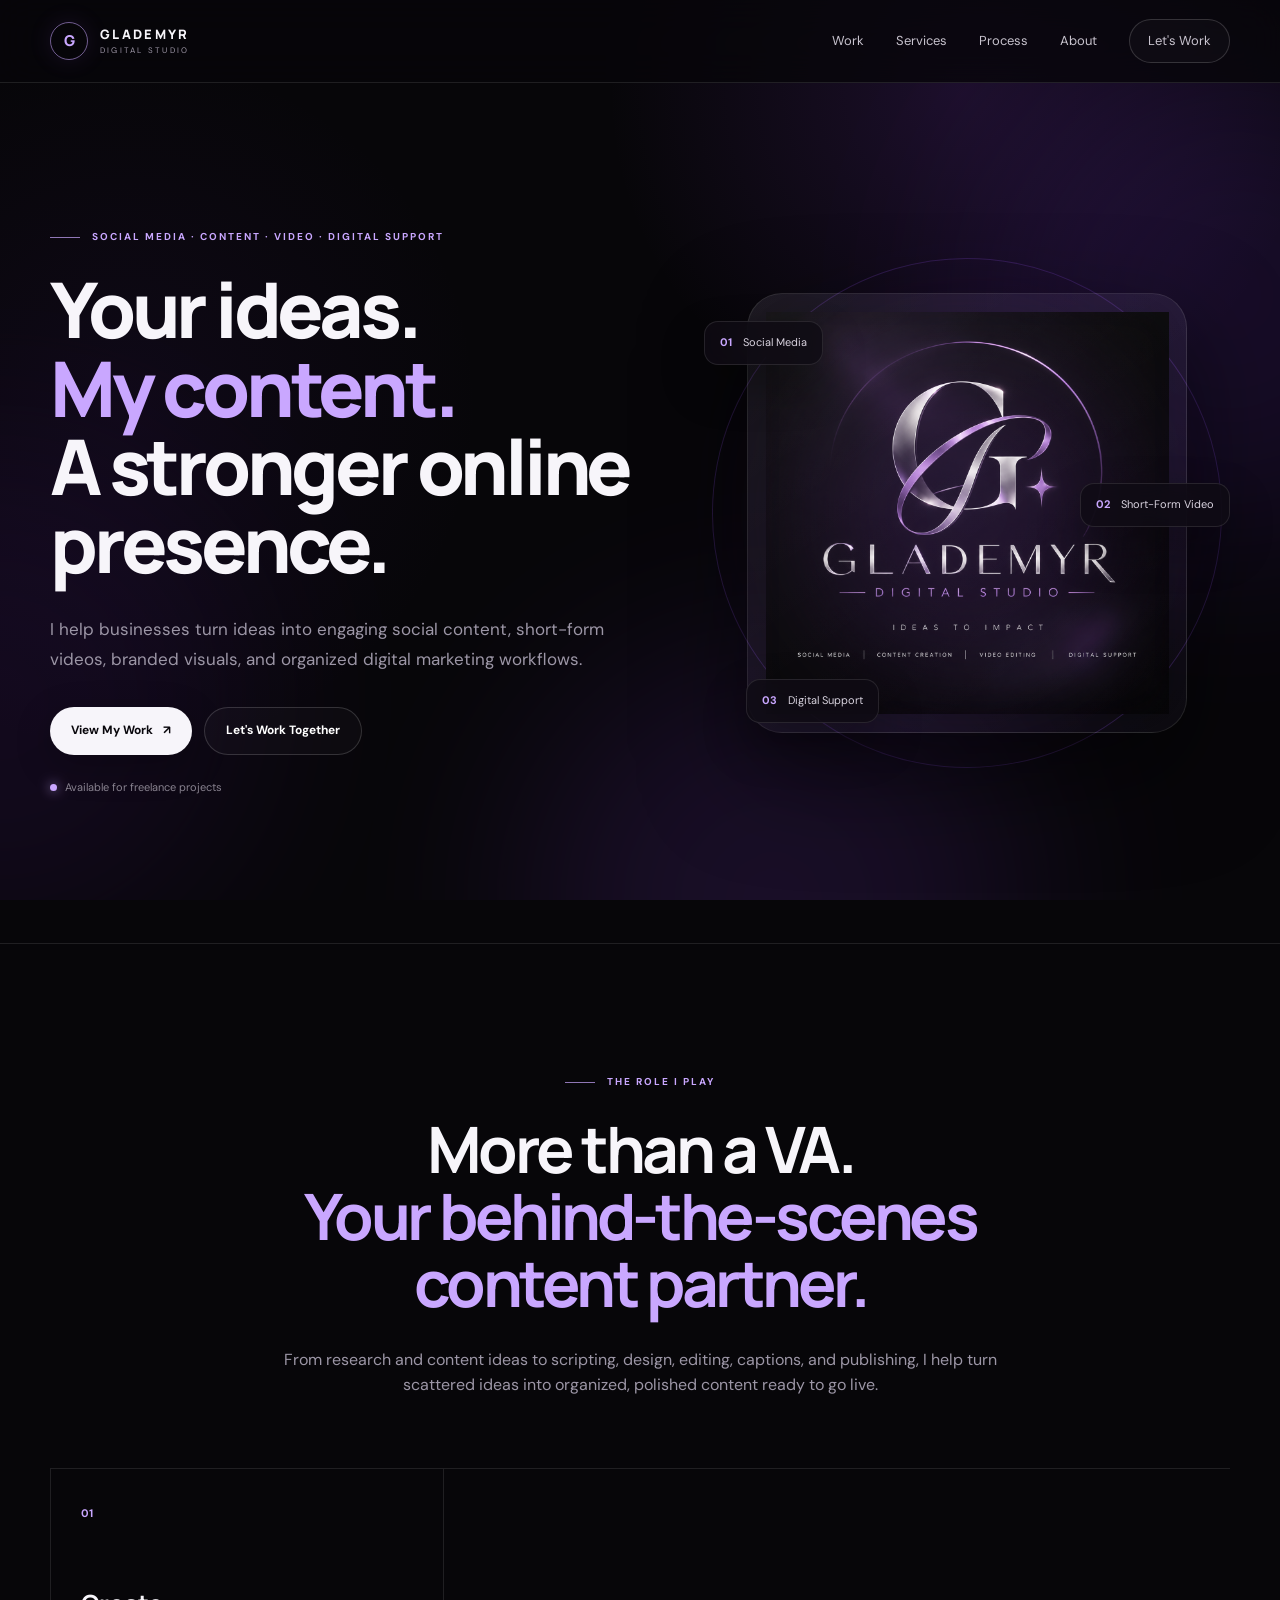
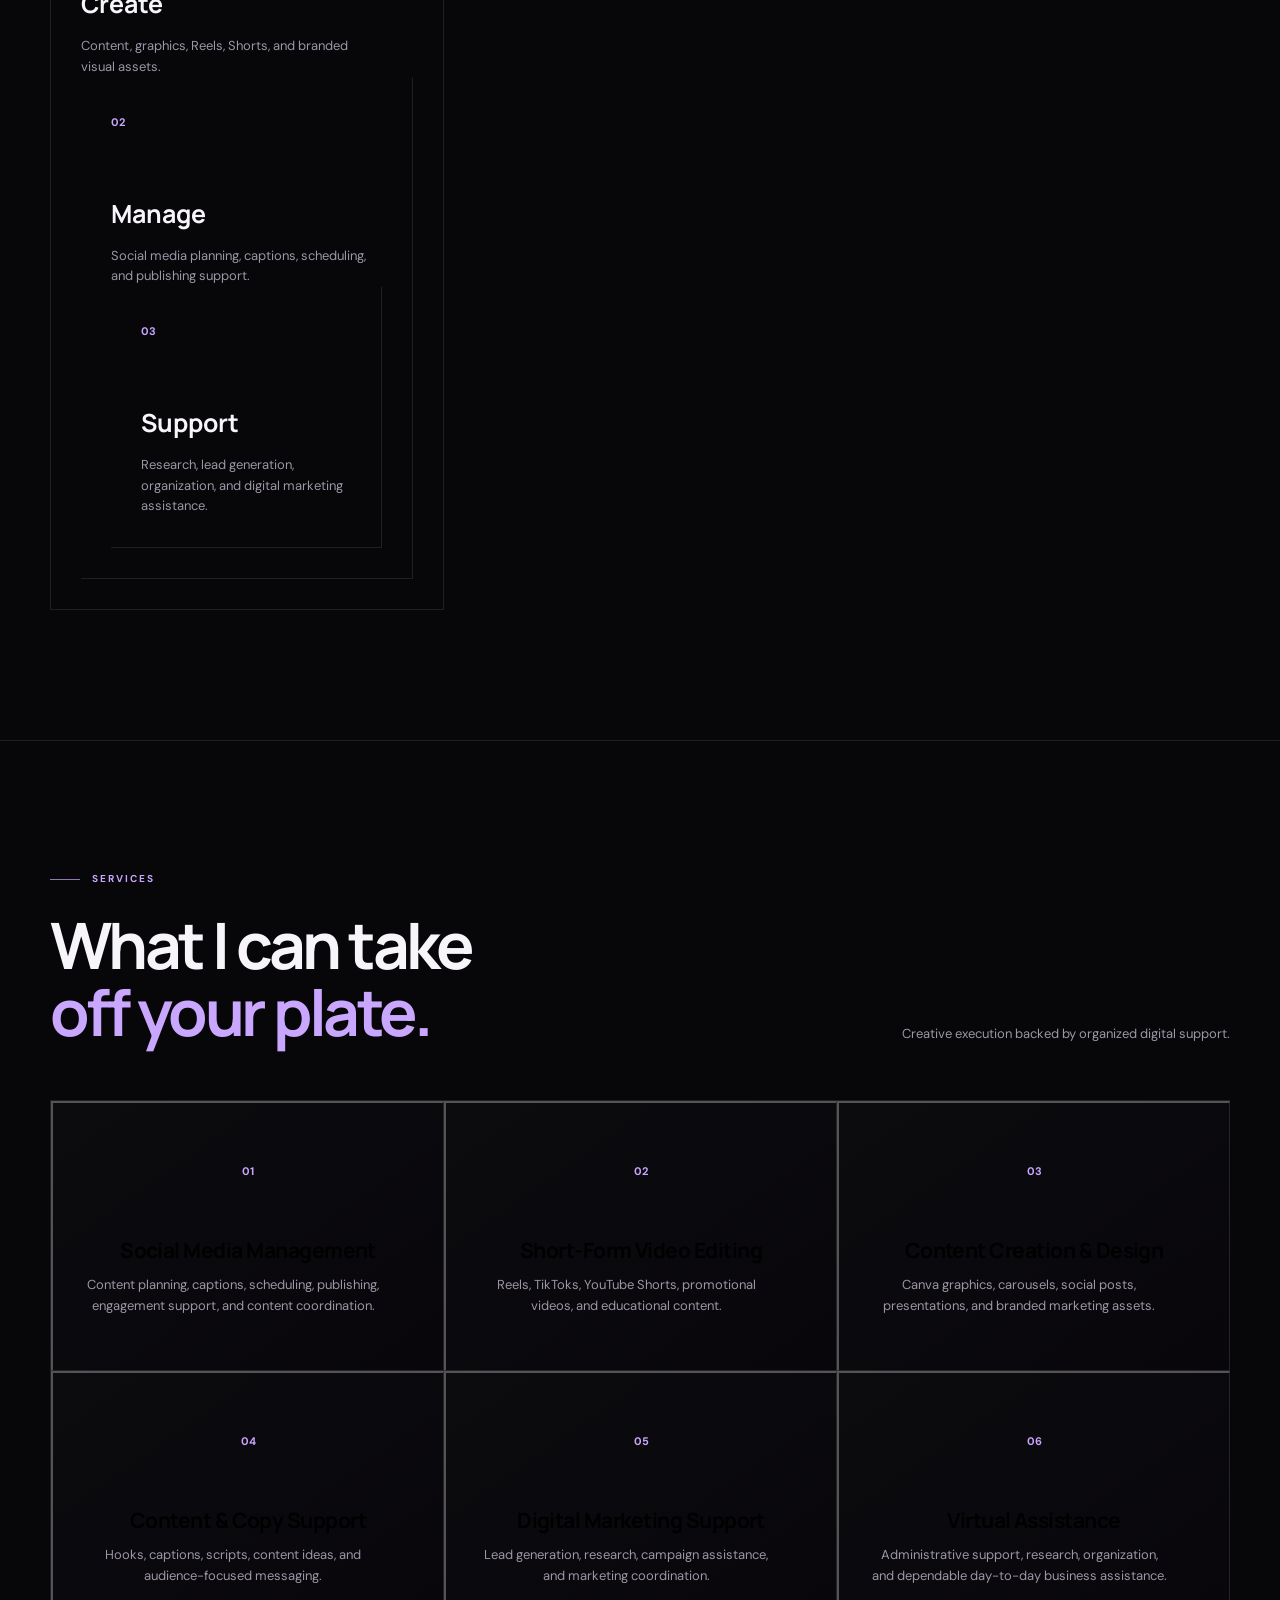
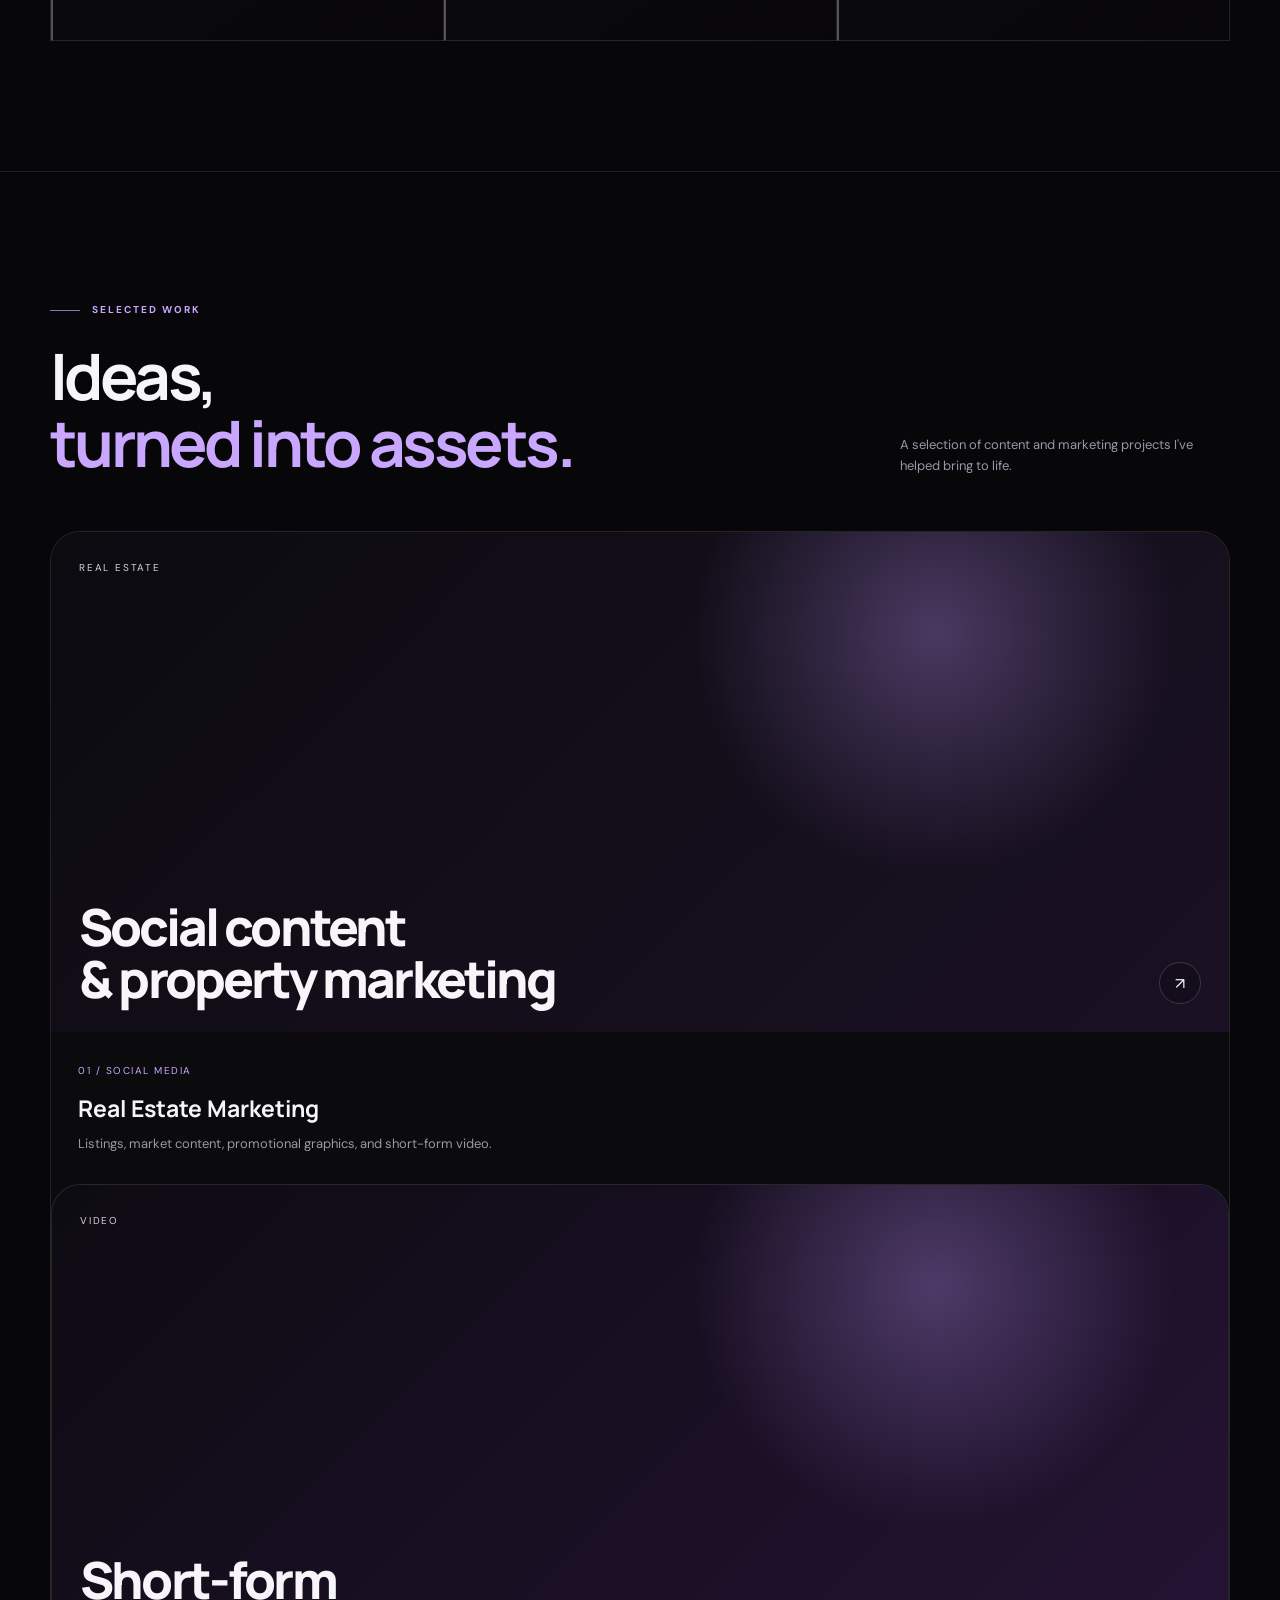
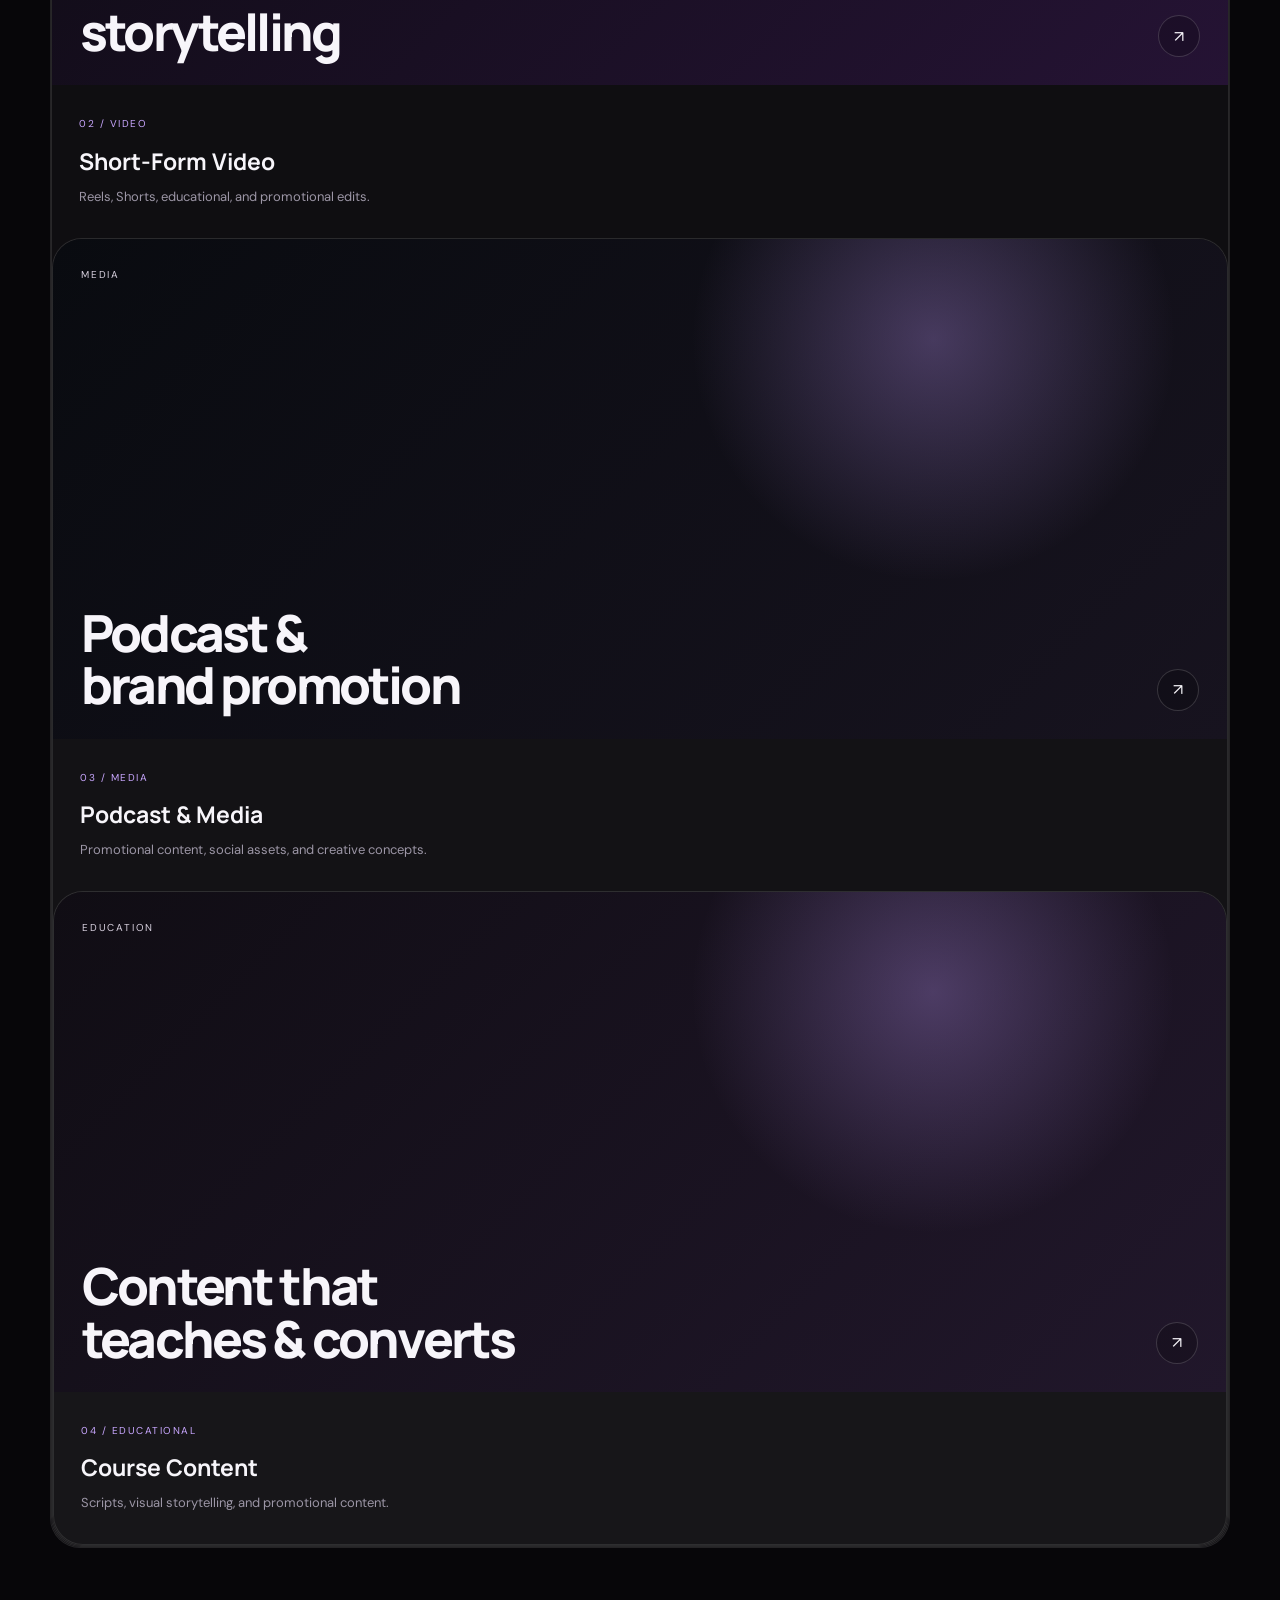
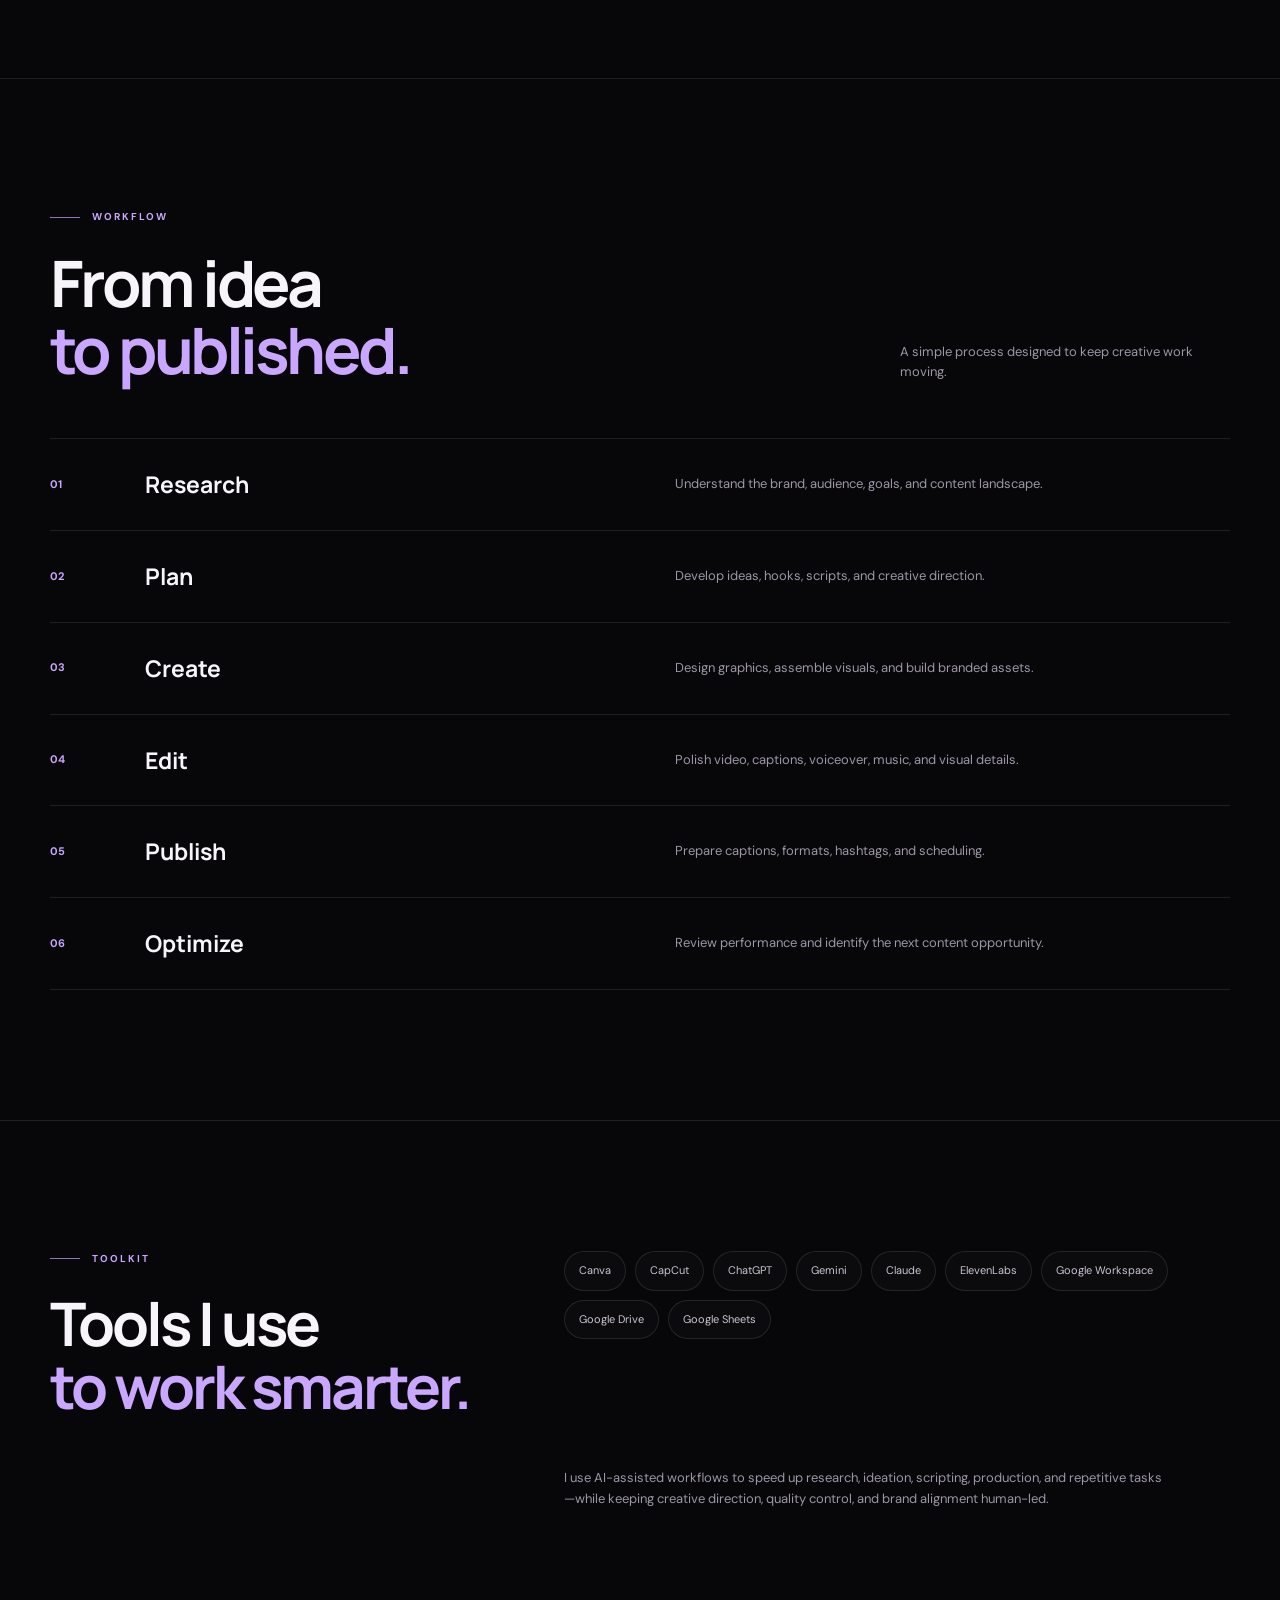
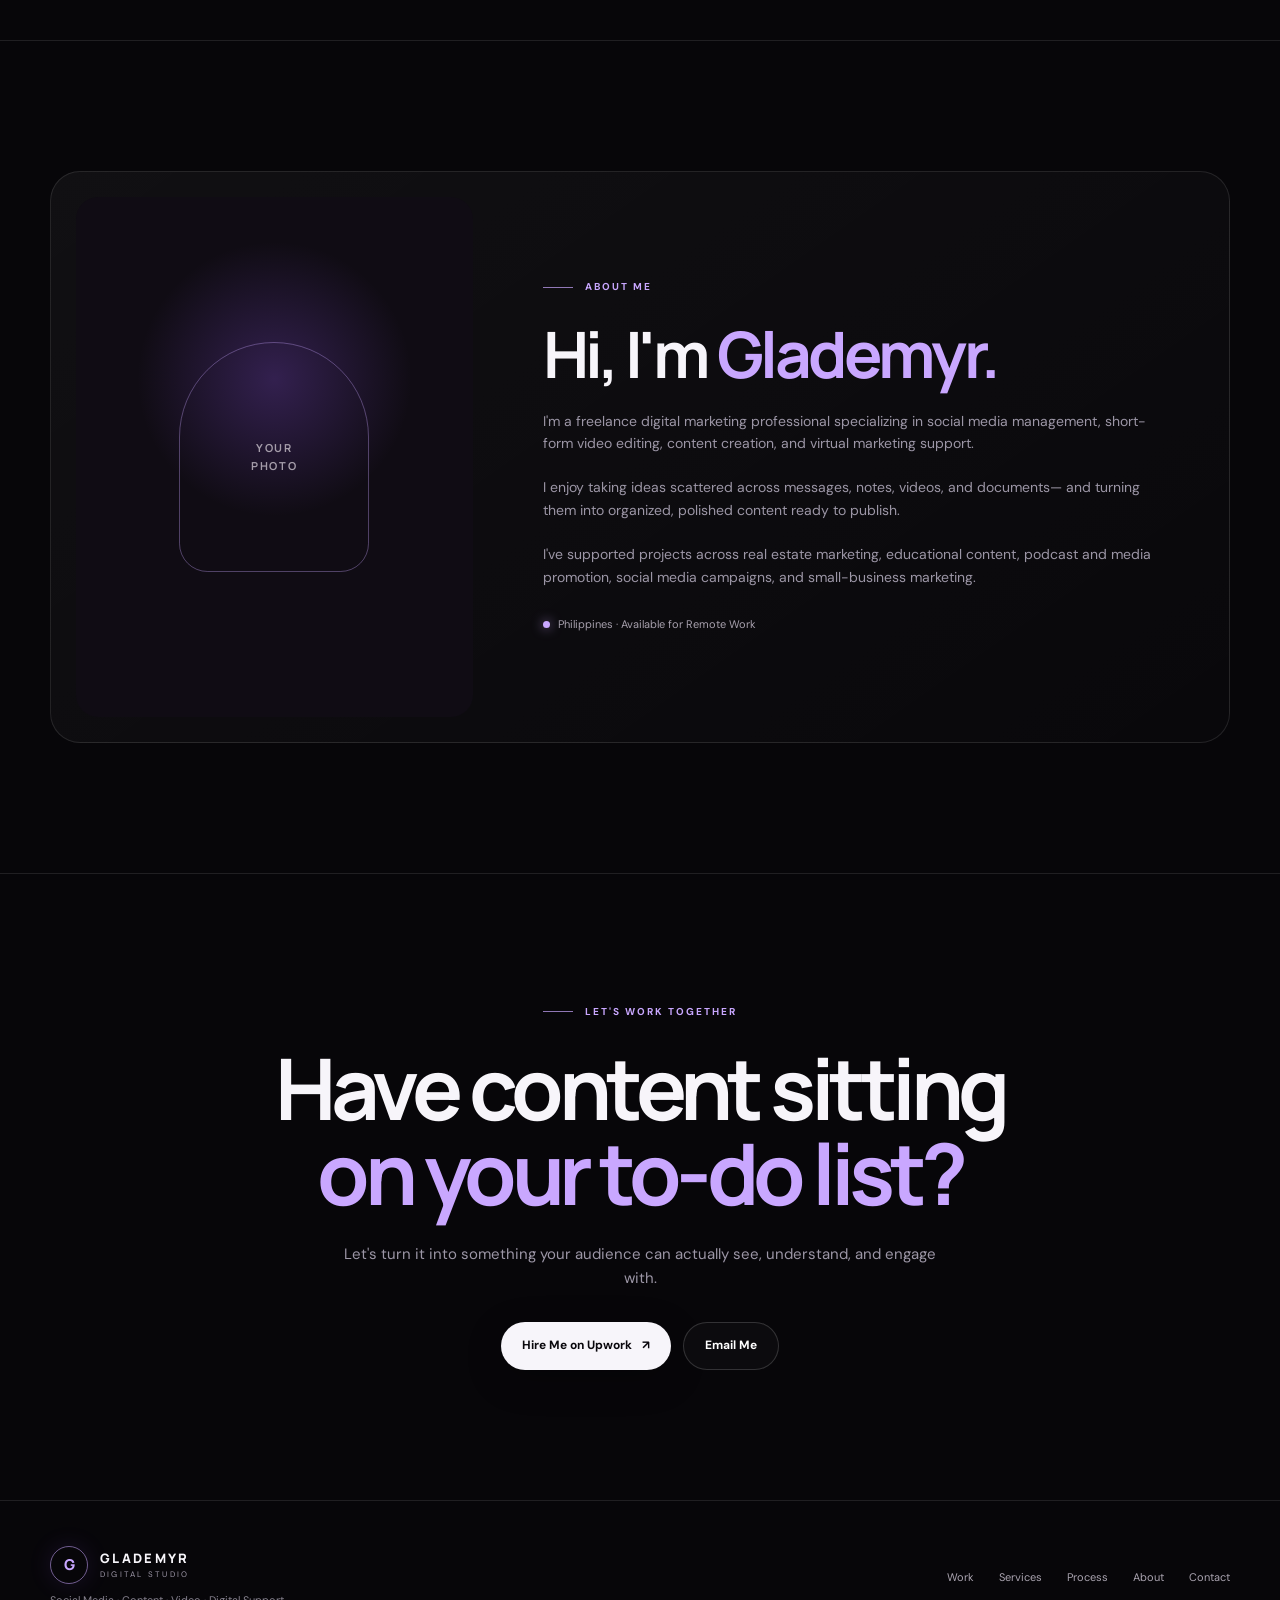
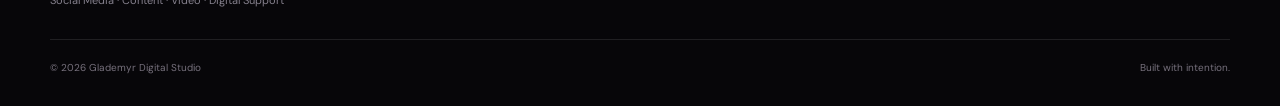
==== commit 3842a697: "Make service cards clickable" ====
--- a/frontend/index.html
+++ b/frontend/index.html
@@ -387,7 +387,7 @@
                             and branded visual assets.
                         </p>
 
-                    </article>
+                    </button>
 
 
                     <article class="pillar">
@@ -405,7 +405,7 @@
                             scheduling, and publishing support.
                         </p>
 
-                    </article>
+                    </button>
 
 
                     <article class="pillar">
@@ -424,7 +424,7 @@
                             assistance.
                         </p>
 
-                    </article>
+                    </button>
 
 
                 </div>
@@ -482,11 +482,7 @@
                 <div class="services-grid">
 
 
-                    <article class="service-card">
-
-                        <span class="service-number">
-                            01
-                        </span>
+                    <button class="service-card" type="button" data-service="social-media"><span class="service-number">01</span>
 
                         <div class="service-content">
 
@@ -503,14 +499,10 @@
 
                         </div>
 
-                    </article>
-
-
-                    <article class="service-card">
-
-                        <span class="service-number">
-                            02
-                        </span>
+                    </button>
+
+
+                    <button class="service-card" type="button" data-service="video"><span class="service-number">02</span>
 
                         <div class="service-content">
 
@@ -526,14 +518,10 @@
 
                         </div>
 
-                    </article>
-
-
-                    <article class="service-card">
-
-                        <span class="service-number">
-                            03
-                        </span>
+                    </button>
+
+
+                    <button class="service-card" type="button" data-service="design"><span class="service-number">03</span>
 
                         <div class="service-content">
 
@@ -549,14 +537,10 @@
 
                         </div>
 
-                    </article>
-
-
-                    <article class="service-card">
-
-                        <span class="service-number">
-                            04
-                        </span>
+                    </button>
+
+
+                    <button class="service-card" type="button" data-service="copy"><span class="service-number">04</span>
 
                         <div class="service-content">
 
@@ -572,14 +556,10 @@
 
                         </div>
 
-                    </article>
-
-
-                    <article class="service-card">
-
-                        <span class="service-number">
-                            05
-                        </span>
+                    </button>
+
+
+                    <button class="service-card" type="button" data-service="marketing"><span class="service-number">05</span>
 
                         <div class="service-content">
 
@@ -595,14 +575,10 @@
 
                         </div>
 
-                    </article>
-
-
-                    <article class="service-card">
-
-                        <span class="service-number">
-                            06
-                        </span>
+                    </button>
+
+
+                    <button class="service-card" type="button" data-service="va"><span class="service-number">06</span>
 
                         <div class="service-content">
 
@@ -619,7 +595,7 @@
 
                         </div>
 
-                    </article>
+                    </button>
 
 
                 </div>
@@ -723,7 +699,7 @@
 
                         </a>
 
-                    </article>
+                    </button>
 
 
 
@@ -772,7 +748,7 @@
 
                         </a>
 
-                    </article>
+                    </button>
 
 
 
@@ -822,7 +798,7 @@
 
                         </a>
 
-                    </article>
+                    </button>
 
 
 
@@ -871,7 +847,7 @@
 
                         </a>
 
-                    </article>
+                    </button>
 
 
                 </div>
--- a/frontend/css/style.css
+++ b/frontend/css/style.css
@@ -1815,4 +1815,147 @@
 
     box-shadow:
         0 10px 40px rgba(0, 0, 0, 0.18);
-}+}
+
+/* =========================================================
+   21. PREMIUM SERVICE CARD INTERACTIONS
+   ========================================================= */
+
+.service-card {
+    position: relative;
+    overflow: hidden;
+    isolation: isolate;
+    cursor: pointer;
+    background:
+        linear-gradient(
+            145deg,
+            rgba(255, 255, 255, 0.025),
+            rgba(155, 92, 255, 0.012)
+        );
+    transition:
+        transform 420ms cubic-bezier(0.22, 1, 0.36, 1),
+        border-color 420ms ease,
+        background 420ms ease,
+        box-shadow 420ms ease;
+}
+
+.service-card::before {
+    content: "";
+    position: absolute;
+    inset: 0;
+    z-index: -1;
+    background:
+        radial-gradient(
+            circle at var(--mouse-x, 50%) var(--mouse-y, 50%),
+            rgba(201, 167, 255, 0.14),
+            transparent 34%
+        );
+    opacity: 0;
+    transition: opacity 420ms ease;
+    pointer-events: none;
+}
+
+.service-card::after {
+    content: "↗";
+    position: absolute;
+    top: 25px;
+    right: 25px;
+    width: 38px;
+    height: 38px;
+    display: grid;
+    place-items: center;
+    border: 1px solid rgba(201, 167, 255, 0.18);
+    border-radius: 50%;
+    color: var(--lavender);
+    background: rgba(7, 6, 9, 0.32);
+    opacity: 0;
+    transform: translate(8px, -8px) rotate(-15deg);
+    transition:
+        opacity 350ms ease,
+        transform 350ms ease,
+        background 350ms ease,
+        color 350ms ease;
+}
+
+.service-card:hover {
+    transform: translateY(-8px);
+    border-color: rgba(201, 167, 255, 0.42);
+    background:
+        linear-gradient(
+            145deg,
+            rgba(155, 92, 255, 0.09),
+            rgba(255, 255, 255, 0.025)
+        );
+    box-shadow:
+        0 24px 55px rgba(0, 0, 0, 0.28),
+        0 0 35px rgba(155, 92, 255, 0.07);
+}
+
+.service-card:hover::before {
+    opacity: 1;
+}
+
+.service-card:hover::after {
+    opacity: 1;
+    transform: translate(0, 0) rotate(0);
+}
+
+.service-card:hover .service-number {
+    transform: translateX(4px);
+    color: var(--white);
+}
+
+.service-number {
+    position: relative;
+    display: inline-block;
+    transition:
+        transform 350ms ease,
+        color 350ms ease;
+}
+
+.service-content {
+    position: relative;
+    z-index: 2;
+    transition: transform 350ms ease;
+}
+
+.service-card:hover .service-content {
+    transform: translateY(-3px);
+}
+
+.service-card h3 {
+    transition: color 350ms ease;
+}
+
+.service-card:hover h3 {
+    color: var(--white);
+}
+
+@media (max-width: 650px) {
+    .service-card {
+        cursor: default;
+    }
+
+    .service-card::after {
+        opacity: 1;
+        transform: none;
+    }
+
+    .service-card:hover {
+        transform: translateY(-4px);
+    }
+}
+
+@media (prefers-reduced-motion: reduce) {
+    .service-card,
+    .service-card::before,
+    .service-card::after,
+    .service-number,
+    .service-content {
+        transition: none;
+    }
+
+    .service-card:hover {
+        transform: none;
+    }
+}
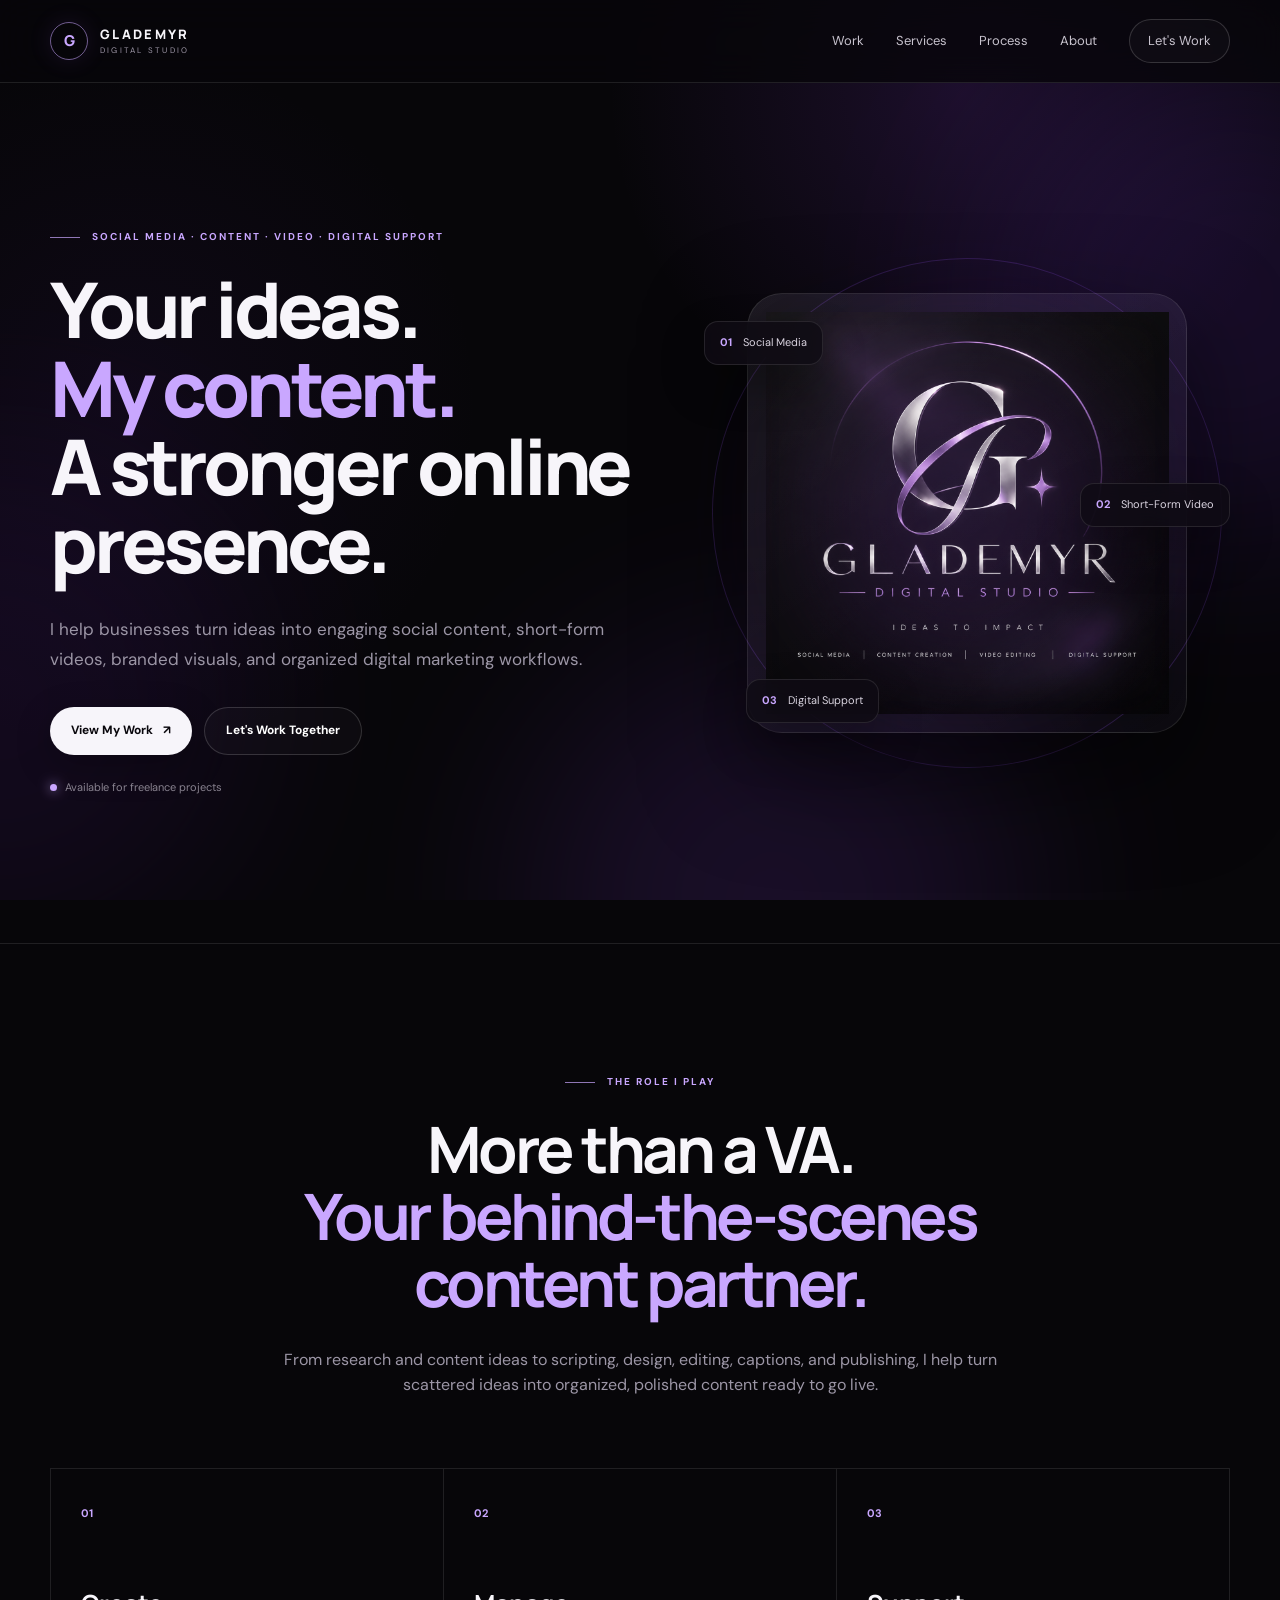
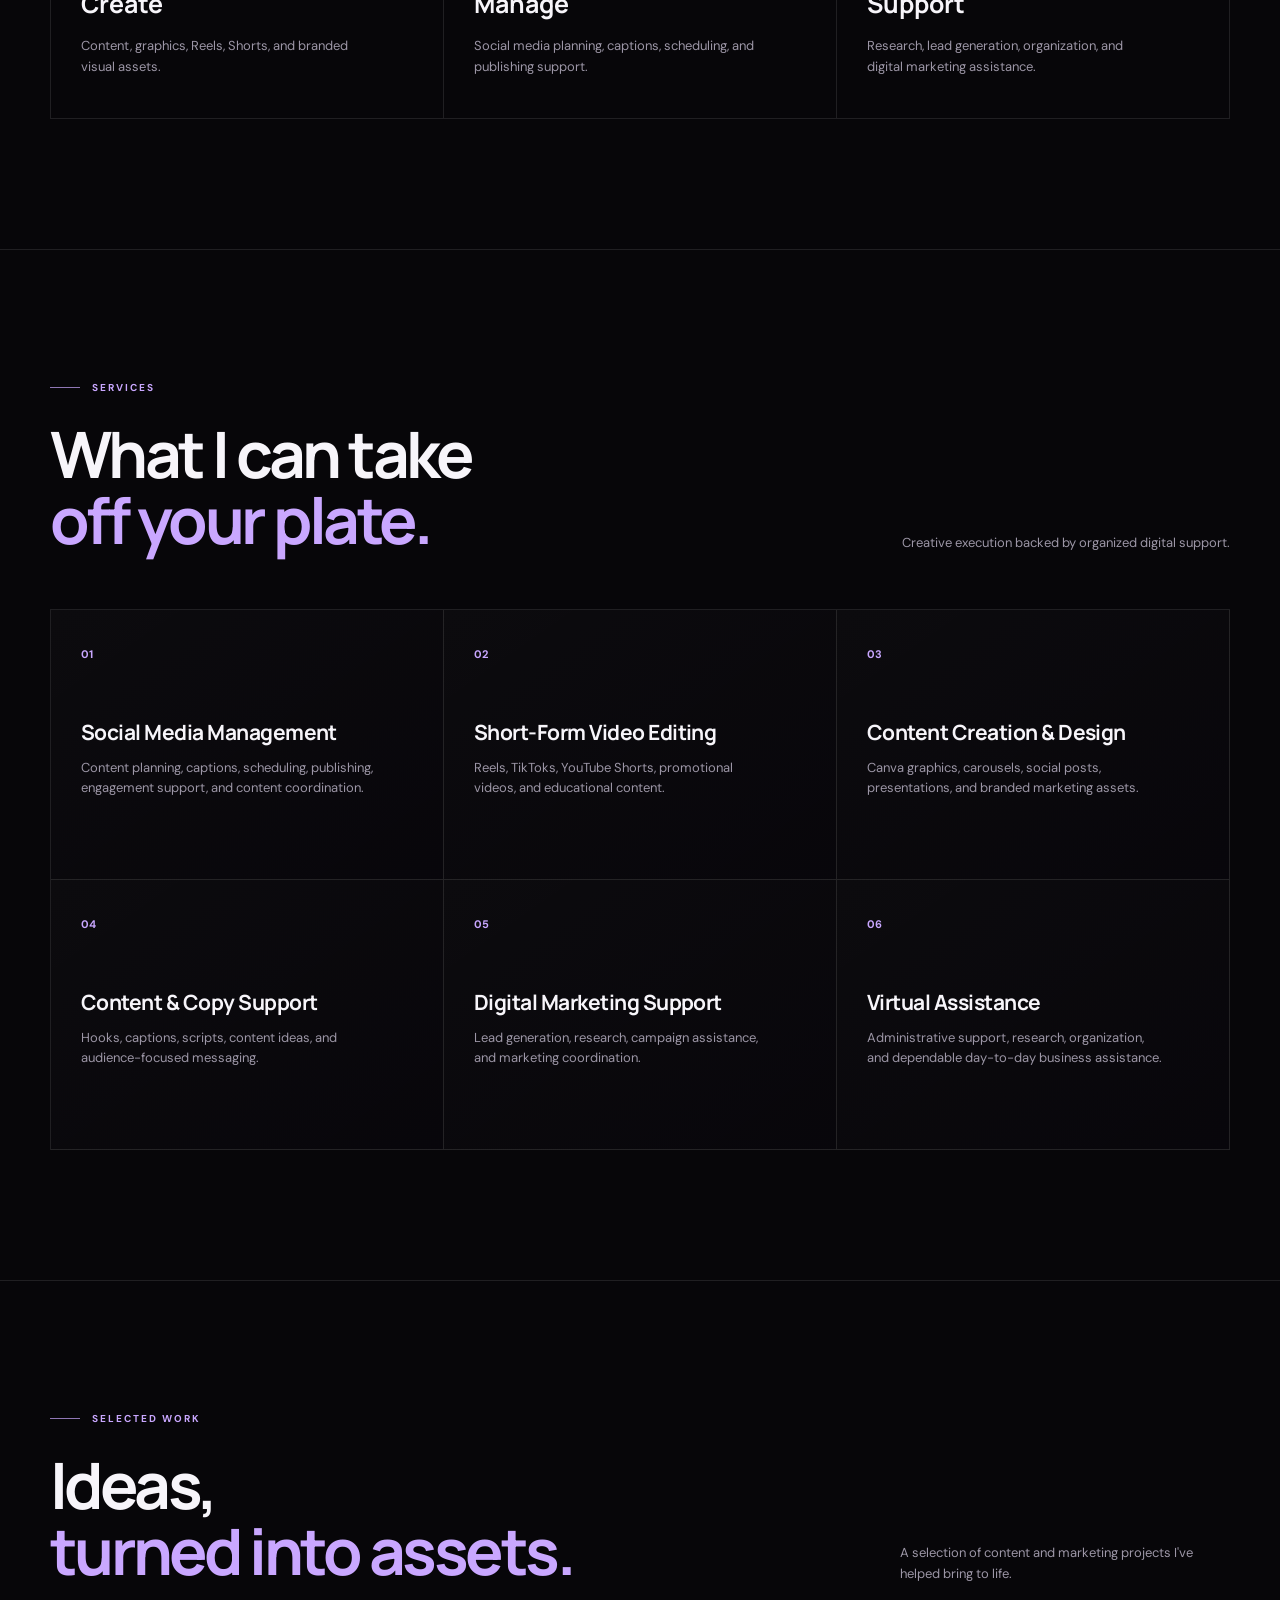
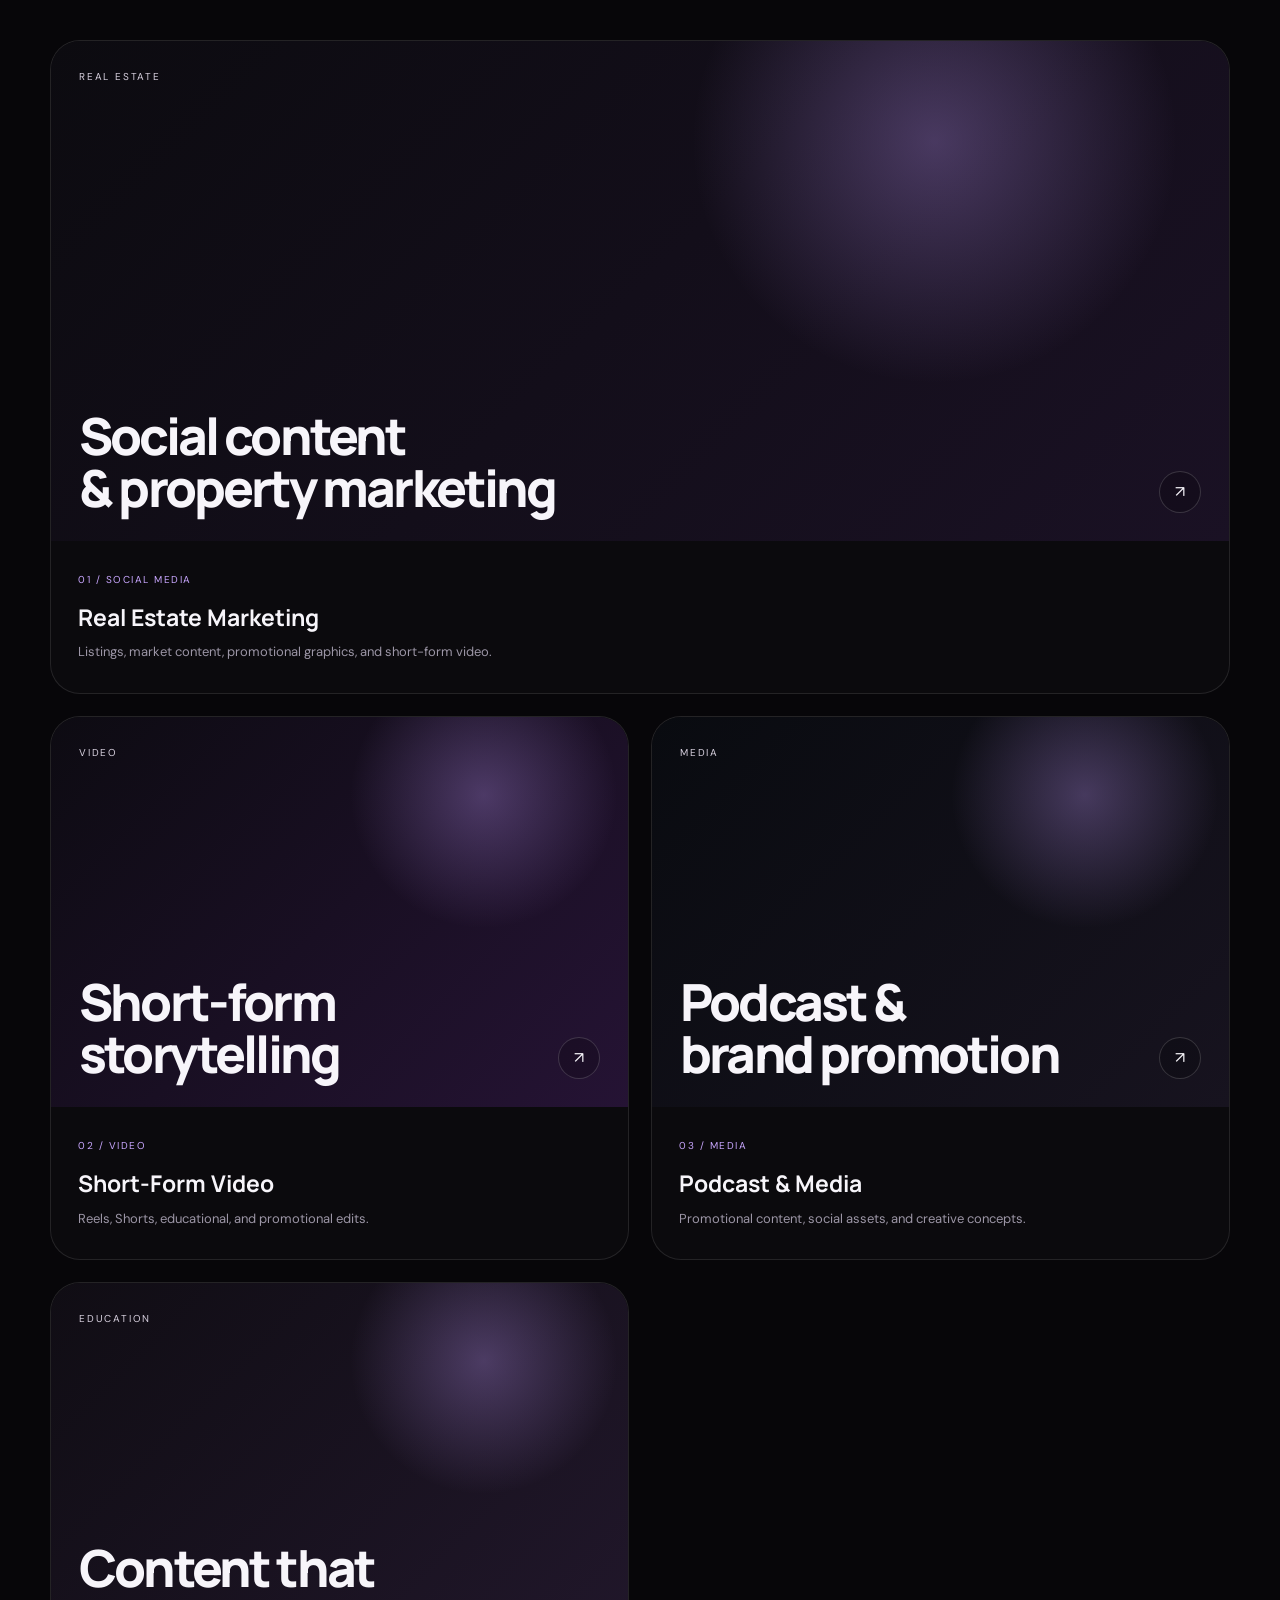
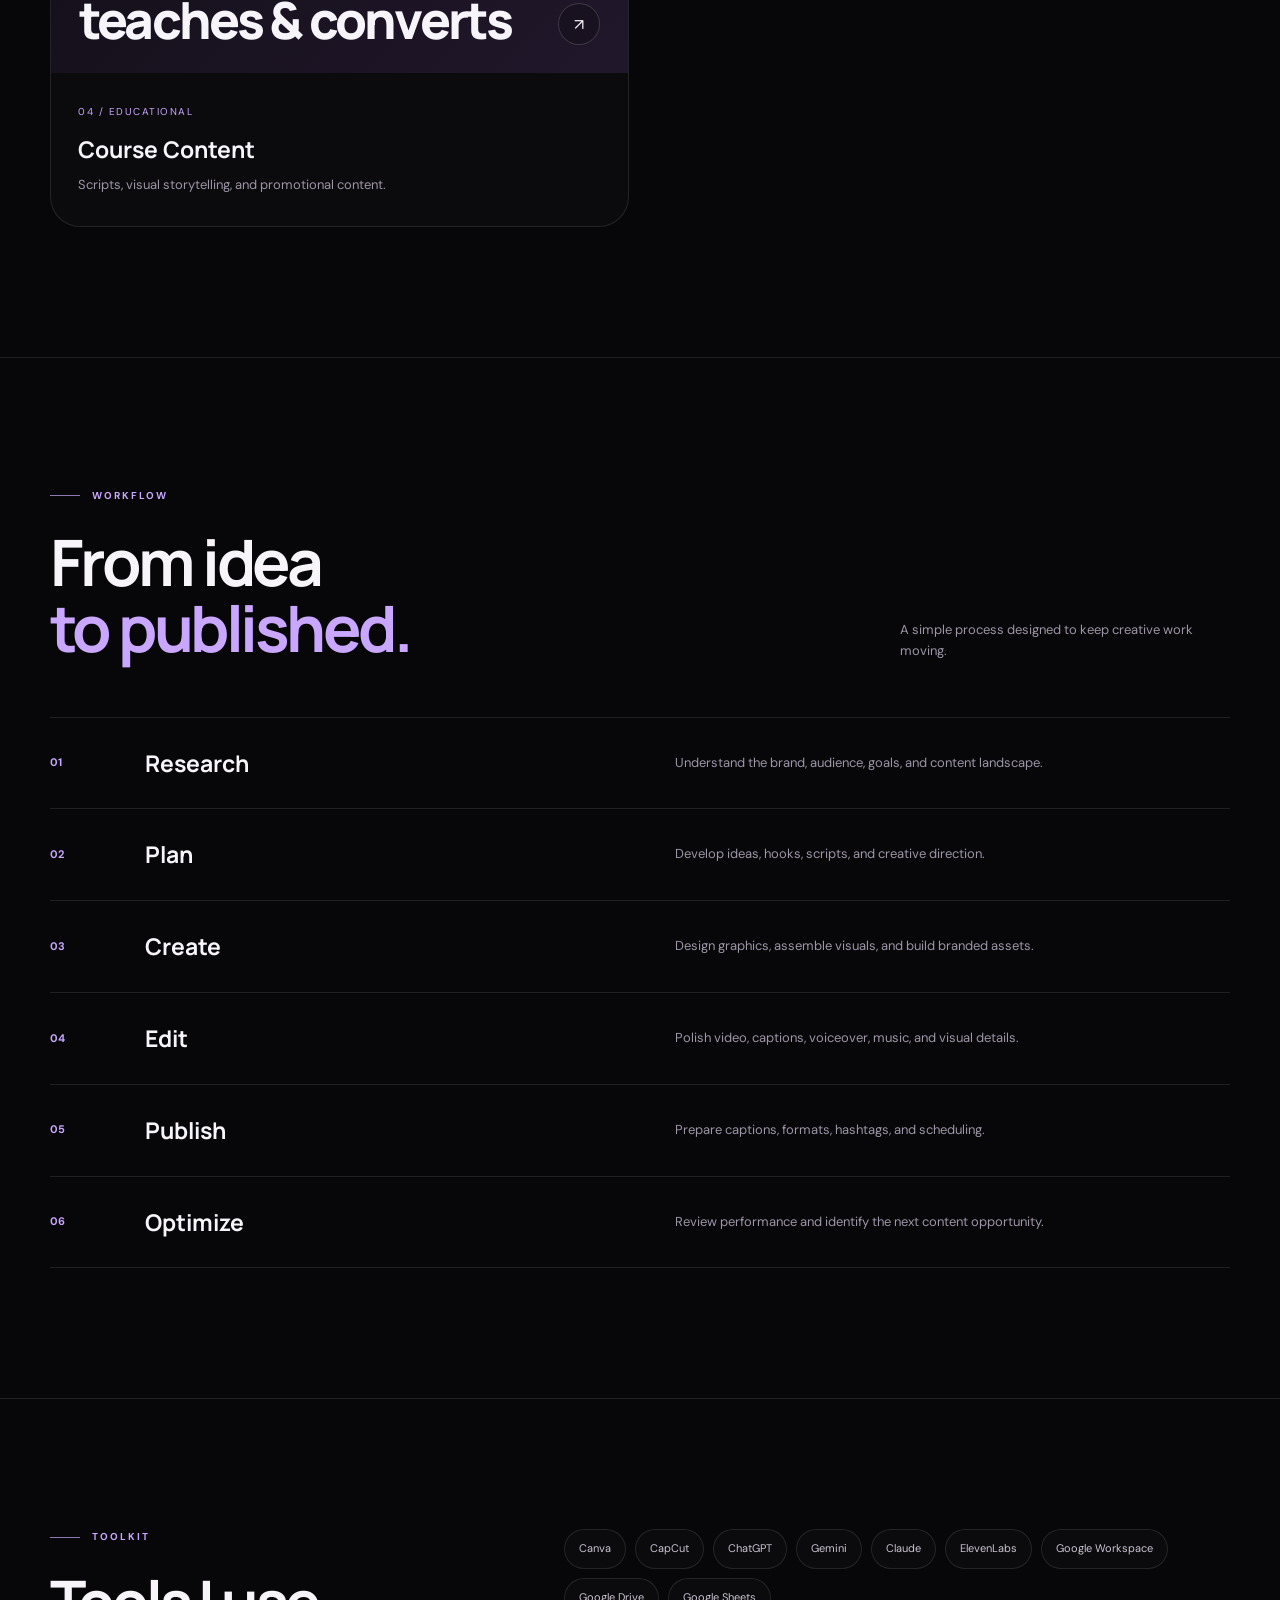
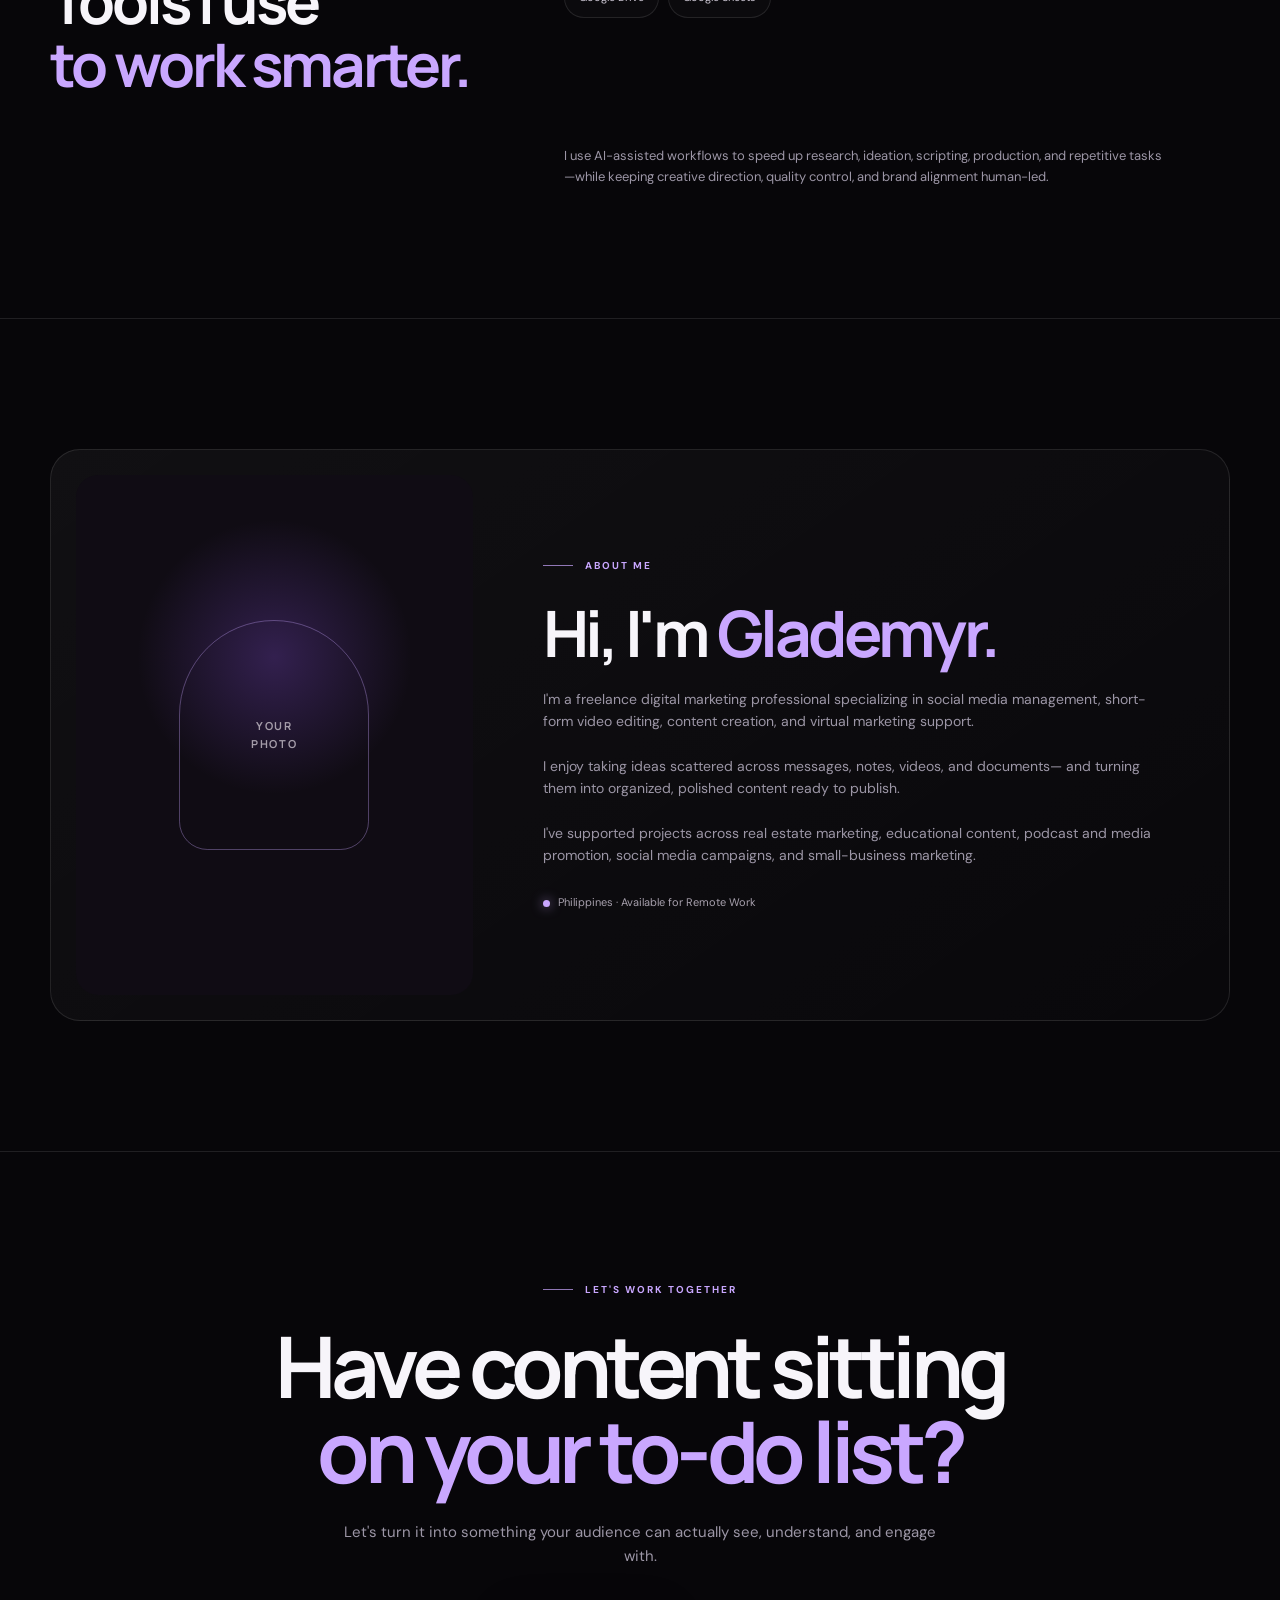
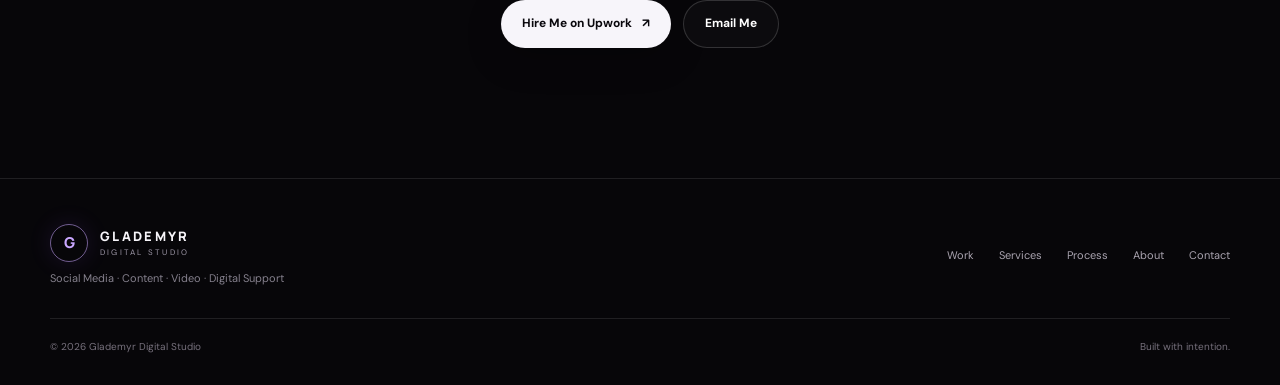
==== commit 41bc6526: "Restore portfolio card markup" ====
--- a/frontend/index.html
+++ b/frontend/index.html
@@ -149,7 +149,7 @@
                 <span></span>
                 <span></span>
 
-            </button>
+            </article>
 
         </nav>
 
@@ -387,7 +387,7 @@
                             and branded visual assets.
                         </p>
 
-                    </button>
+                    </article>
 
 
                     <article class="pillar">
@@ -405,7 +405,7 @@
                             scheduling, and publishing support.
                         </p>
 
-                    </button>
+                    </article>
 
 
                     <article class="pillar">
@@ -424,7 +424,7 @@
                             assistance.
                         </p>
 
-                    </button>
+                    </article>
 
 
                 </div>
@@ -482,7 +482,7 @@
                 <div class="services-grid">
 
 
-                    <button class="service-card" type="button" data-service="social-media"><span class="service-number">01</span>
+                    <article class="service-card"><span class="service-number">01</span>
 
                         <div class="service-content">
 
@@ -499,10 +499,10 @@
 
                         </div>
 
-                    </button>
-
-
-                    <button class="service-card" type="button" data-service="video"><span class="service-number">02</span>
+                    </article>
+
+
+                    <article class="service-card"><span class="service-number">02</span>
 
                         <div class="service-content">
 
@@ -518,10 +518,10 @@
 
                         </div>
 
-                    </button>
-
-
-                    <button class="service-card" type="button" data-service="design"><span class="service-number">03</span>
+                    </article>
+
+
+                    <article class="service-card"><span class="service-number">03</span>
 
                         <div class="service-content">
 
@@ -537,10 +537,10 @@
 
                         </div>
 
-                    </button>
-
-
-                    <button class="service-card" type="button" data-service="copy"><span class="service-number">04</span>
+                    </article>
+
+
+                    <article class="service-card"><span class="service-number">04</span>
 
                         <div class="service-content">
 
@@ -556,10 +556,10 @@
 
                         </div>
 
-                    </button>
-
-
-                    <button class="service-card" type="button" data-service="marketing"><span class="service-number">05</span>
+                    </article>
+
+
+                    <article class="service-card"><span class="service-number">05</span>
 
                         <div class="service-content">
 
@@ -575,10 +575,10 @@
 
                         </div>
 
-                    </button>
-
-
-                    <button class="service-card" type="button" data-service="va"><span class="service-number">06</span>
+                    </article>
+
+
+                    <article class="service-card"><span class="service-number">06</span>
 
                         <div class="service-content">
 
@@ -595,7 +595,7 @@
 
                         </div>
 
-                    </button>
+                    </article>
 
 
                 </div>
@@ -699,7 +699,7 @@
 
                         </a>
 
-                    </button>
+                    </article>
 
 
 
@@ -748,7 +748,7 @@
 
                         </a>
 
-                    </button>
+                    </article>
 
 
 
@@ -798,7 +798,7 @@
 
                         </a>
 
-                    </button>
+                    </article>
 
 
 
@@ -847,7 +847,7 @@
 
                         </a>
 
-                    </button>
+                    </article>
 
 
                 </div>
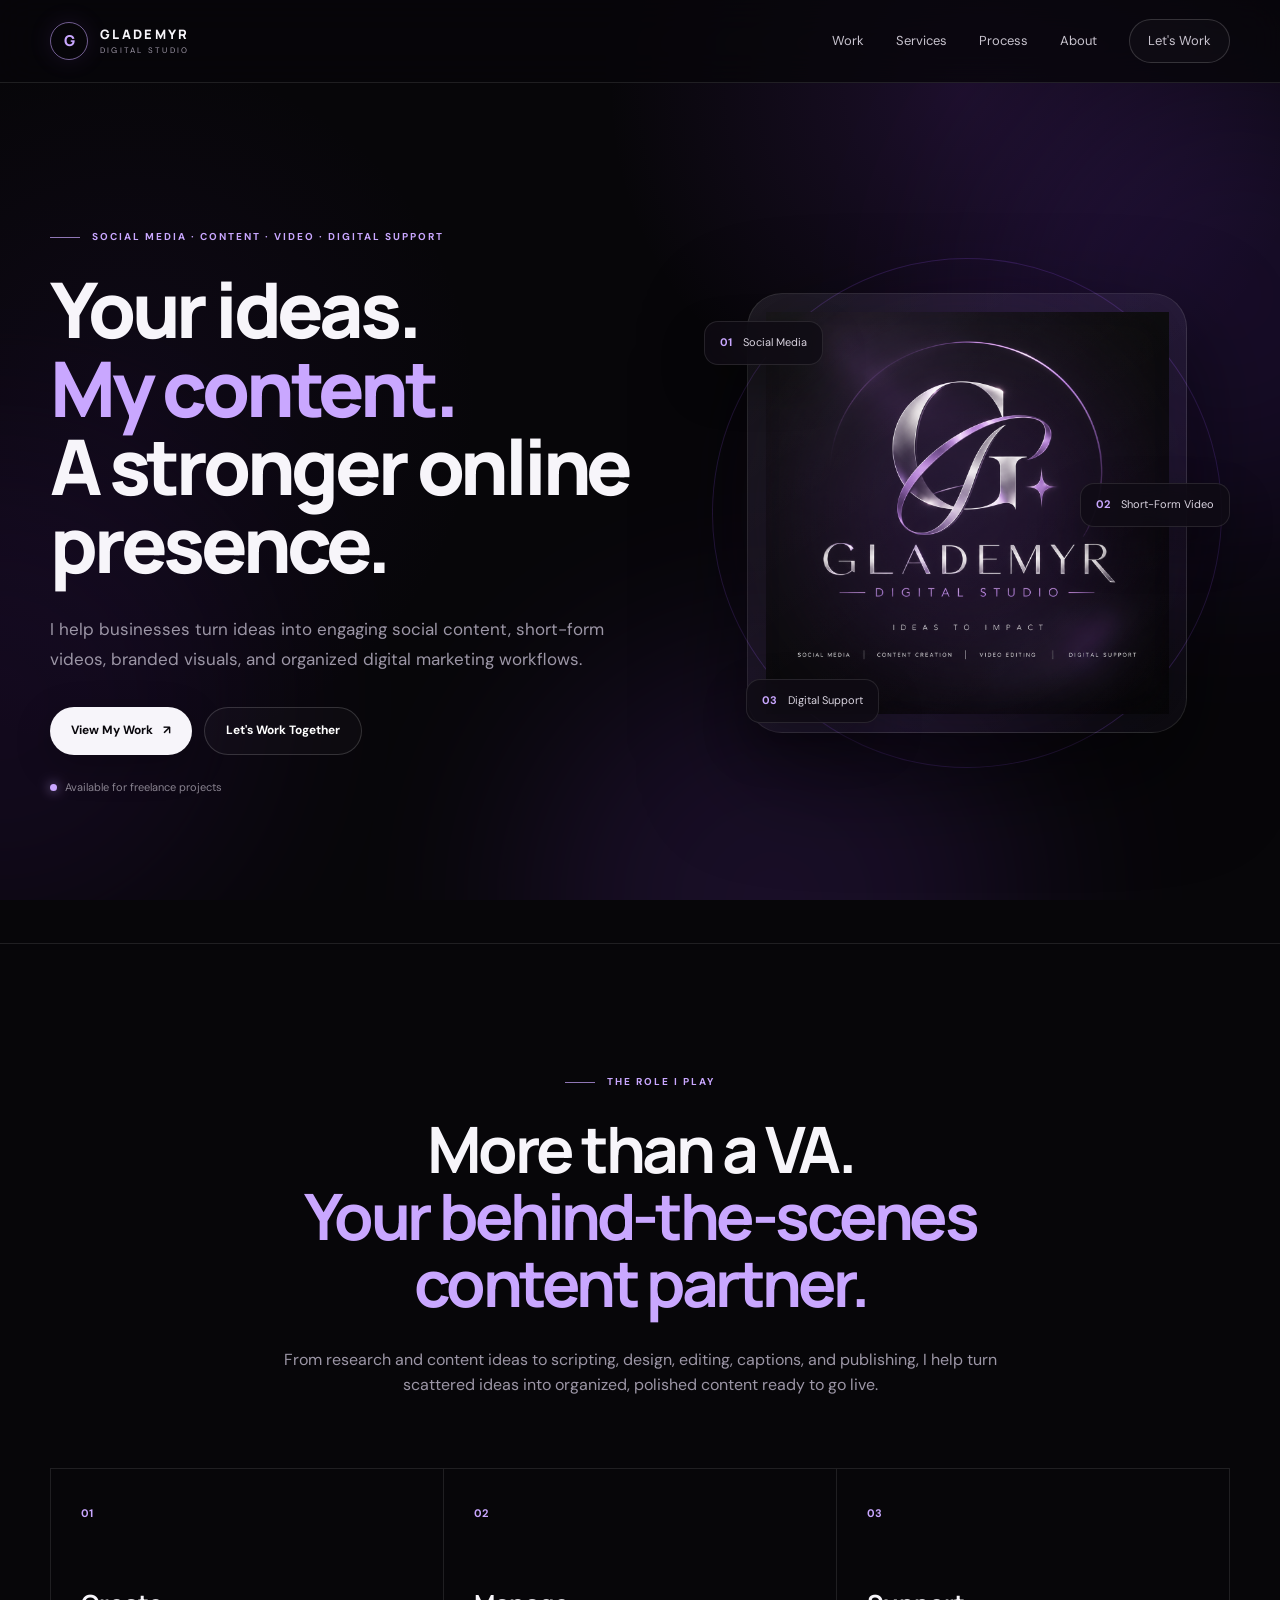
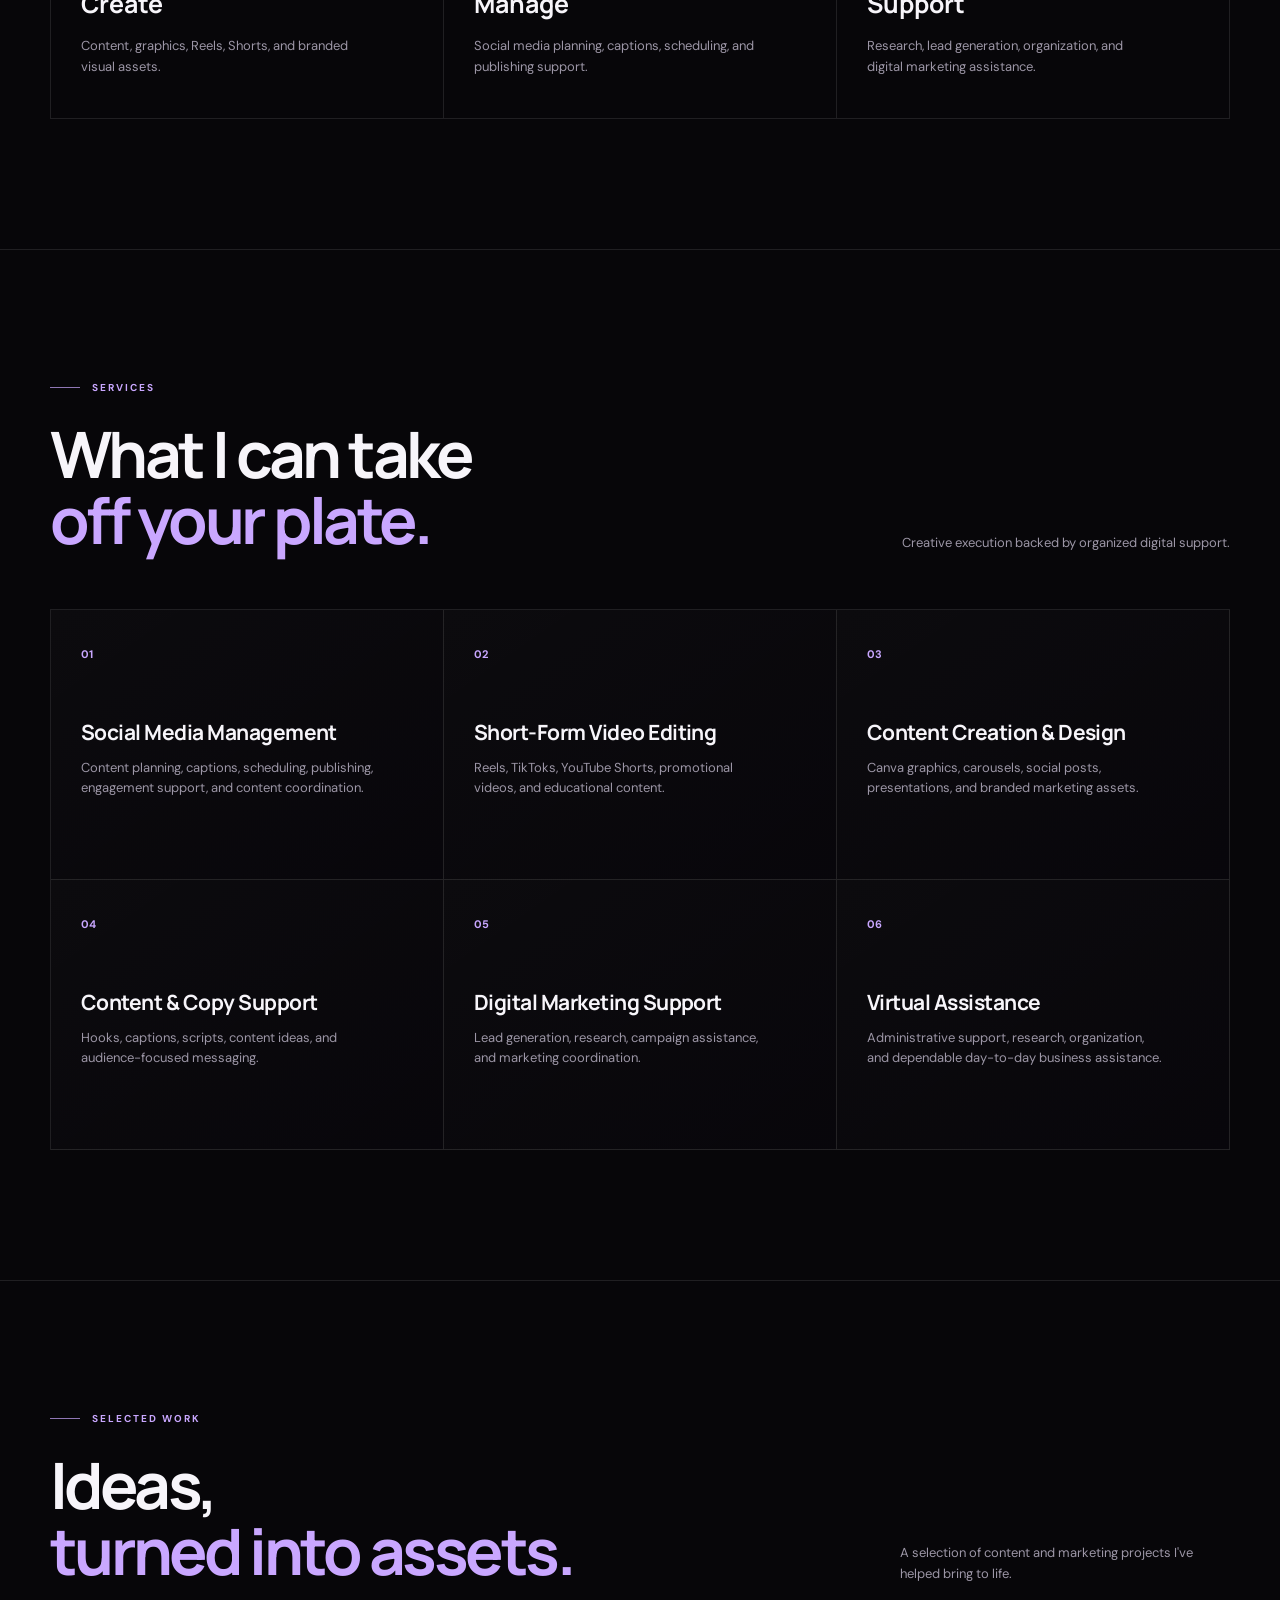
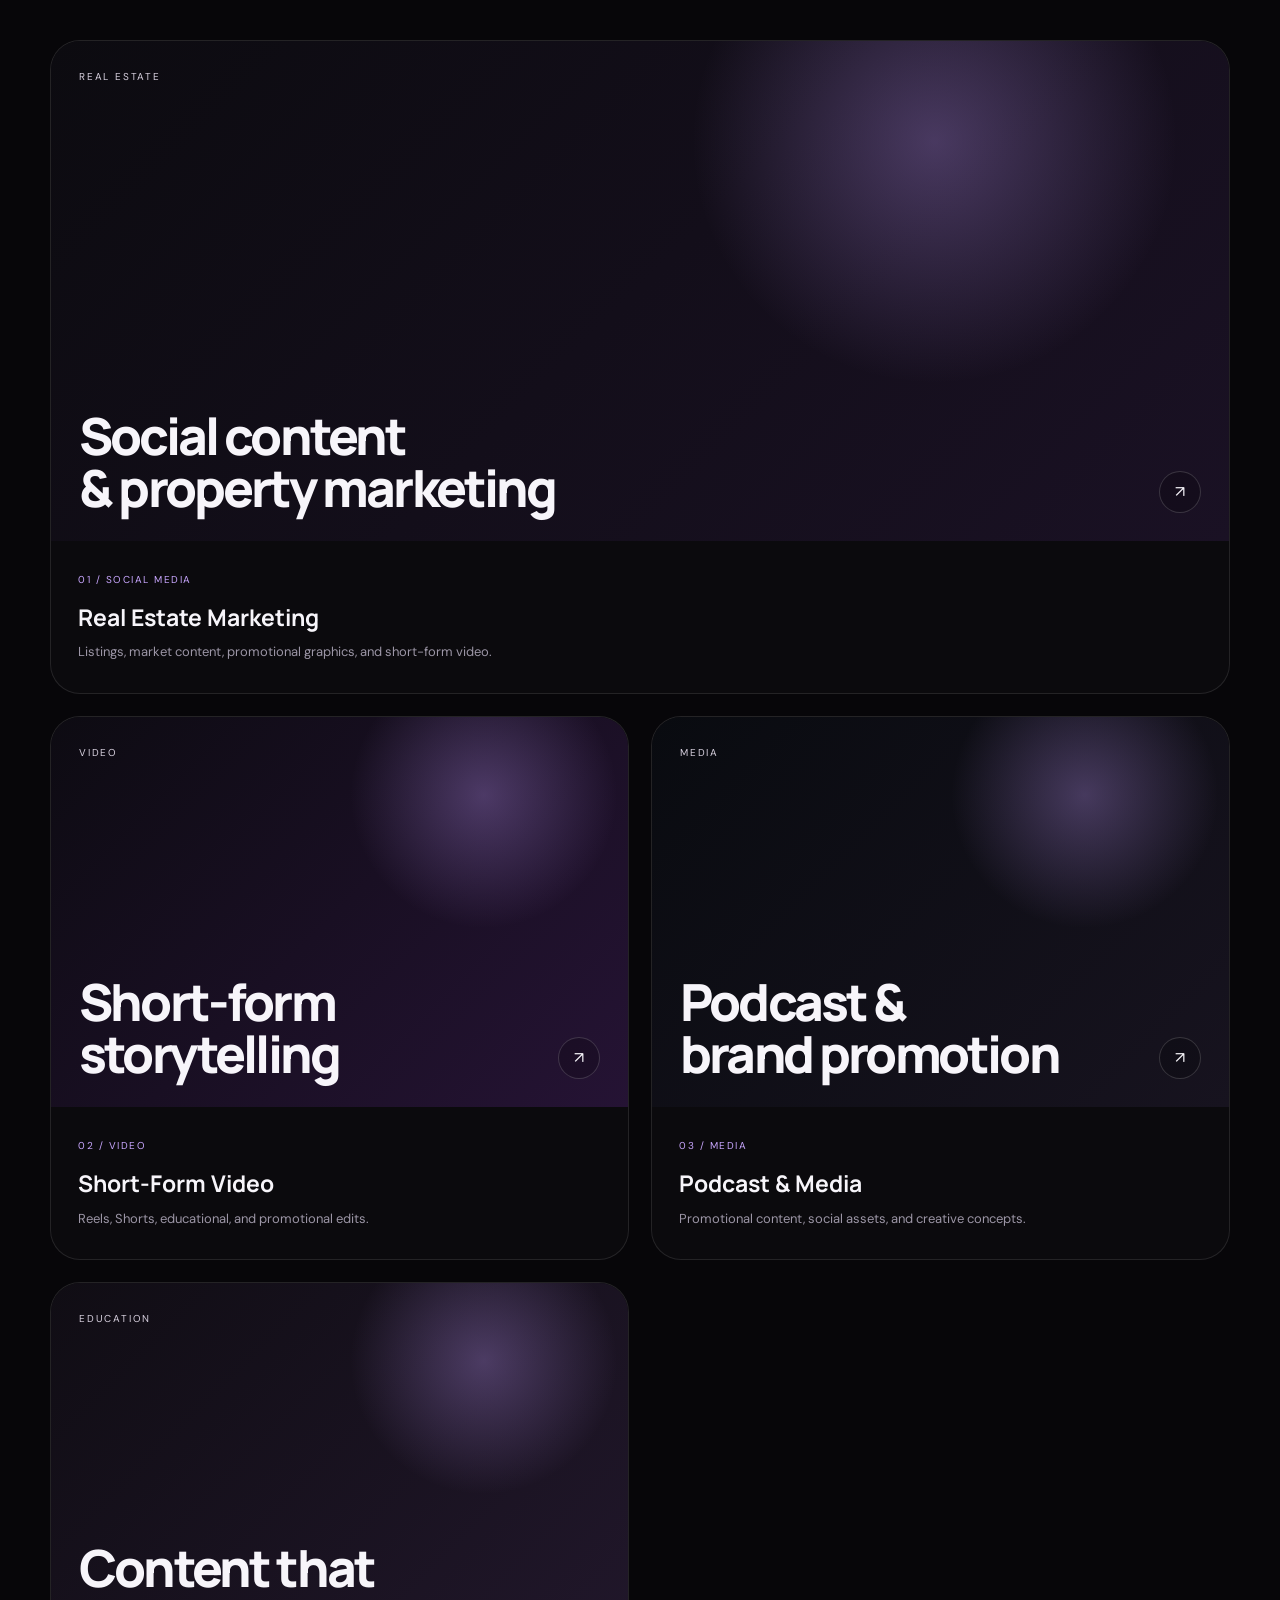
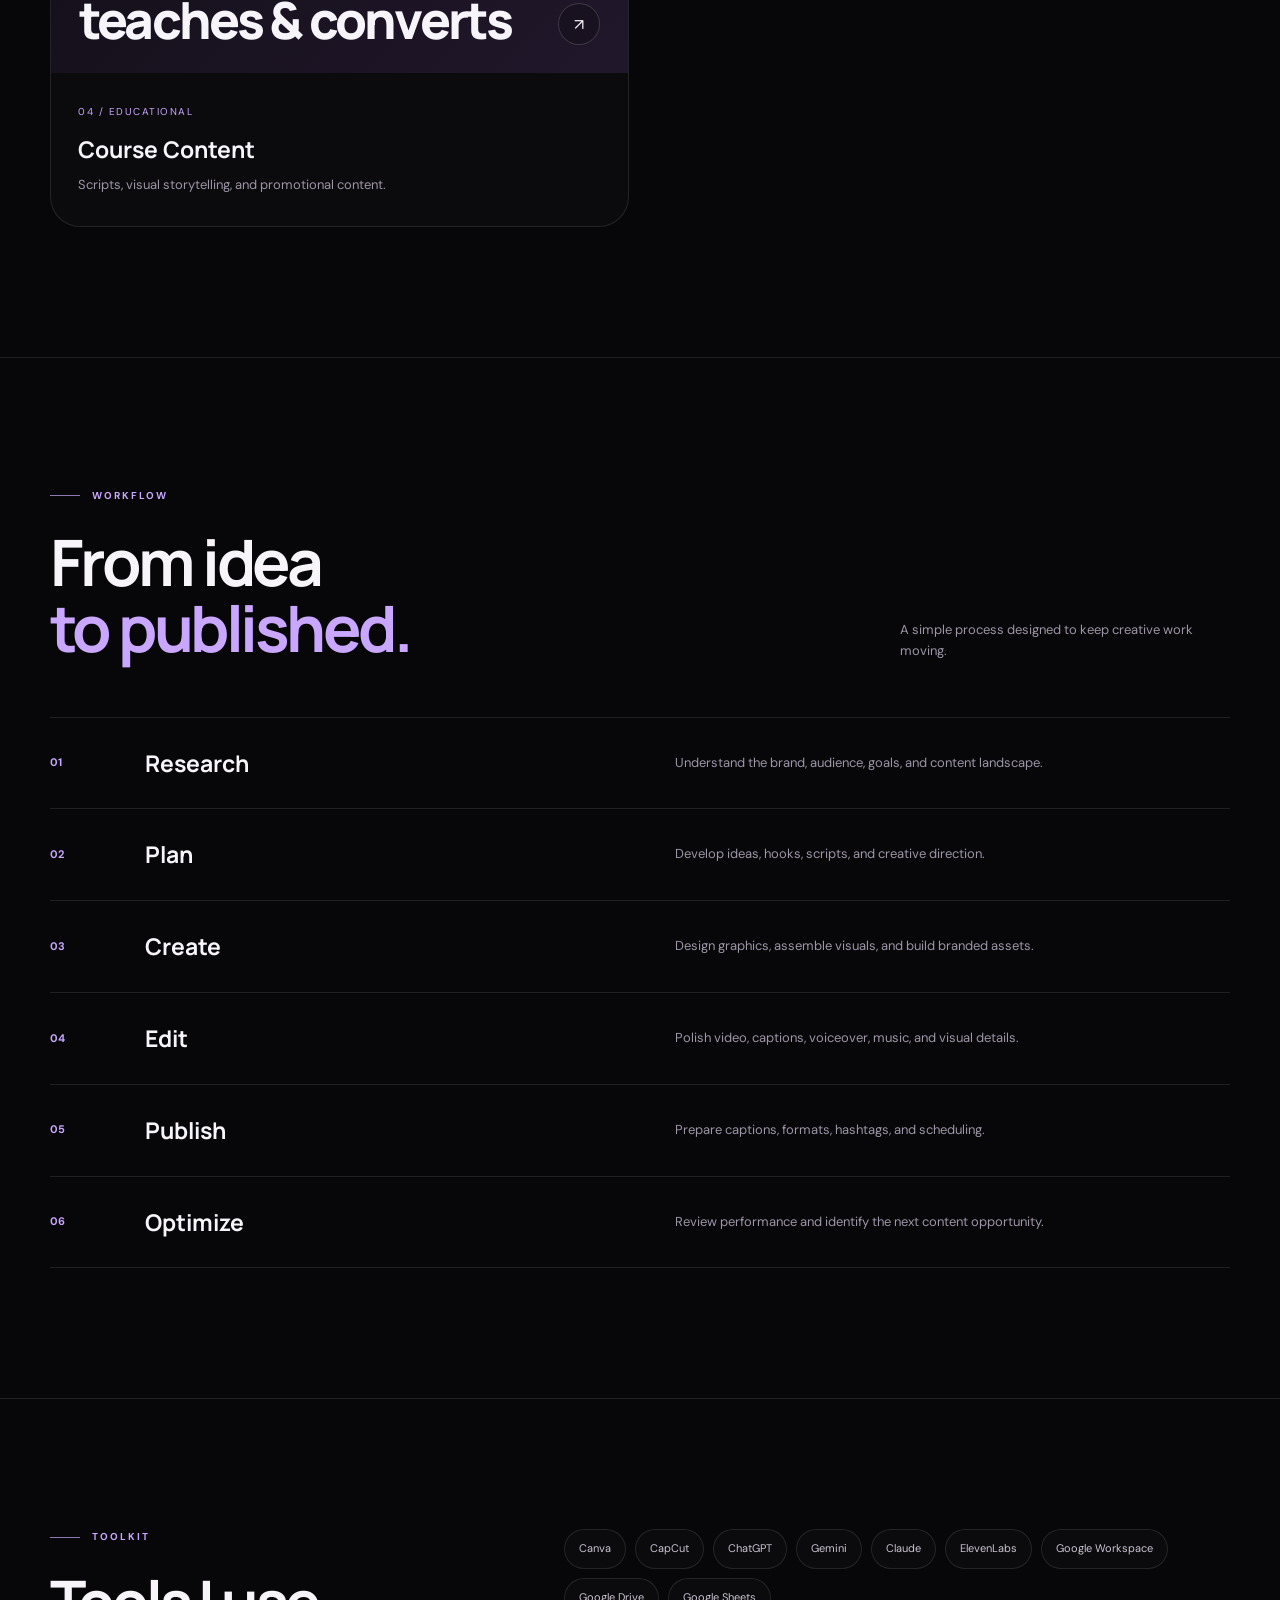
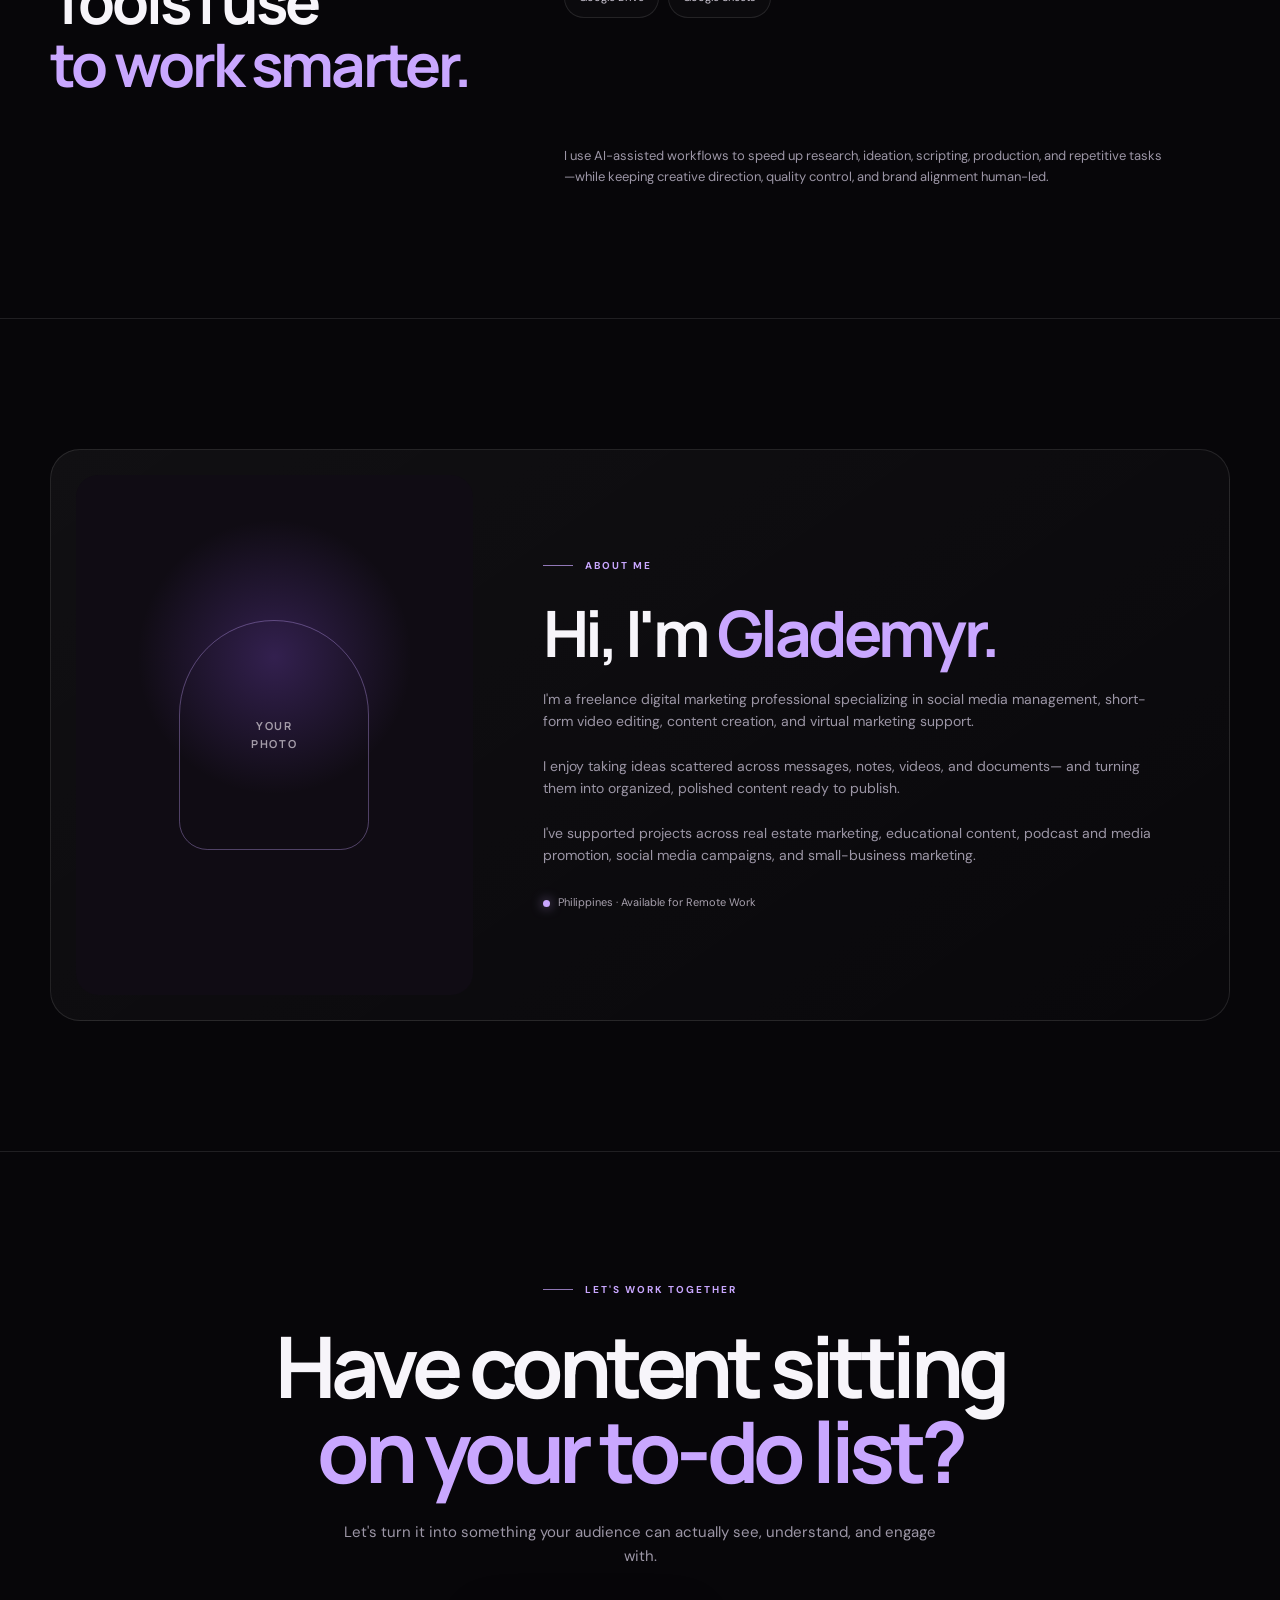
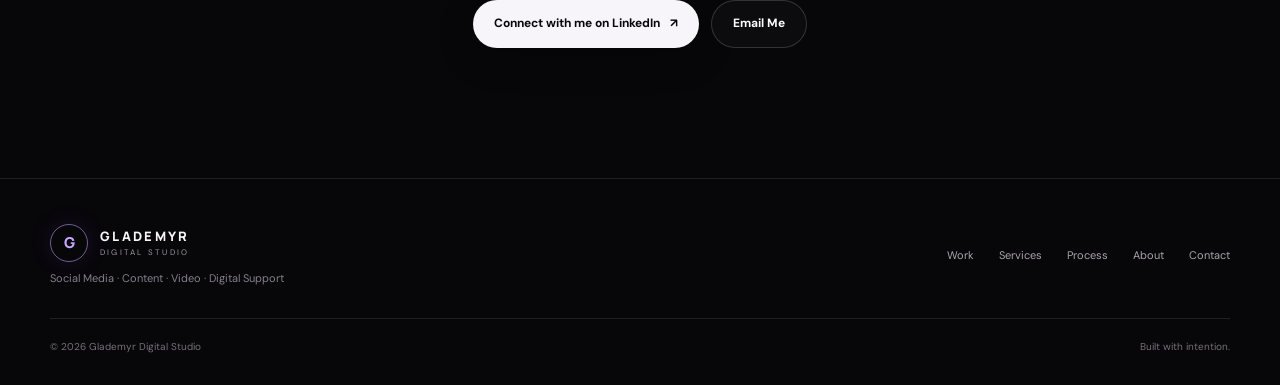
==== commit 33293673: "Update CTA to LinkedIn" ====
--- a/frontend/index.html
+++ b/frontend/index.html
@@ -1230,14 +1230,14 @@
 
                 <div class="contact-actions">
 
-                    <!-- REPLACE WITH YOUR ACTUAL UPWORK URL -->
-
-                    <a href="YOUR_UPWORK_PROFILE_URL"
+                    <!-- LINKEDIN PROFILE -->
+
+                    <a href="https://www.linkedin.com/in/glademyr-pi-ay-7474971b3/"
                        class="button button-primary"
                        target="_blank"
                        rel="noopener noreferrer">
 
-                        Hire Me on Upwork
+                        Connect with me on LinkedIn
 
                         <span>
                             ↗
--- a/frontend/css/style.css
+++ b/frontend/css/style.css
@@ -1959,3 +1959,164 @@
         transform: none;
     }
 }
+
+
+/* =========================================================
+   SERVICE DETAIL MODAL
+   ========================================================= */
+
+.service-card {
+    cursor: pointer;
+}
+
+.service-card:focus-visible {
+    outline: 2px solid var(--lavender);
+    outline-offset: -2px;
+}
+
+.service-modal {
+    position: fixed;
+    inset: 0;
+    z-index: 9999;
+    display: grid;
+    place-items: center;
+    padding: 24px;
+    background: rgba(4, 3, 7, 0.78);
+    backdrop-filter: blur(14px);
+    -webkit-backdrop-filter: blur(14px);
+    opacity: 0;
+    visibility: hidden;
+    pointer-events: none;
+    transition: opacity 300ms ease, visibility 300ms ease;
+}
+
+.service-modal.is-open {
+    opacity: 1;
+    visibility: visible;
+    pointer-events: auto;
+}
+
+.service-modal-card {
+    position: relative;
+    width: min(680px, 100%);
+    max-height: min(720px, calc(100vh - 48px));
+    overflow-y: auto;
+    padding: 42px;
+    border: 1px solid rgba(201, 167, 255, 0.28);
+    border-radius: var(--radius-lg);
+    background:
+        radial-gradient(circle at 85% 10%, rgba(155, 92, 255, 0.12), transparent 30%),
+        linear-gradient(145deg, rgba(20, 17, 27, 0.98), rgba(8, 7, 11, 0.98));
+    box-shadow: 0 30px 90px rgba(0, 0, 0, 0.5);
+    transform: translateY(18px) scale(0.98);
+    transition: transform 350ms cubic-bezier(0.22, 1, 0.36, 1);
+}
+
+.service-modal.is-open .service-modal-card {
+    transform: translateY(0) scale(1);
+}
+
+.service-modal-number {
+    display: block;
+    margin-bottom: 16px;
+    color: var(--lavender);
+    font-size: 11px;
+    font-weight: 700;
+    letter-spacing: 0.12em;
+}
+
+.service-modal-card h3 {
+    max-width: 560px;
+    font-family: "Manrope", sans-serif;
+    font-size: clamp(30px, 5vw, 48px);
+    line-height: 1.02;
+    letter-spacing: -0.04em;
+}
+
+.service-modal-card > p {
+    max-width: 560px;
+    margin-top: 18px;
+    color: var(--muted);
+    font-size: 15px;
+    line-height: 1.7;
+}
+
+.service-modal-list {
+    display: grid;
+    gap: 10px;
+    margin: 28px 0 0;
+    padding: 0;
+    list-style: none;
+}
+
+.service-modal-list li {
+    position: relative;
+    padding: 13px 16px 13px 36px;
+    border: 1px solid var(--border);
+    border-radius: 10px;
+    color: var(--text);
+    background: rgba(255, 255, 255, 0.025);
+    font-size: 13px;
+}
+
+.service-modal-list li::before {
+    content: "✦";
+    position: absolute;
+    left: 15px;
+    color: var(--lavender);
+}
+
+.service-modal-close {
+    position: absolute;
+    top: 20px;
+    right: 20px;
+    width: 42px;
+    height: 42px;
+    display: grid;
+    place-items: center;
+    border: 1px solid var(--border);
+    border-radius: 50%;
+    color: var(--text);
+    background: rgba(255, 255, 255, 0.03);
+    cursor: pointer;
+    font-size: 20px;
+    transition: border-color 250ms ease, background 250ms ease, transform 250ms ease;
+}
+
+.service-modal-close:hover {
+    border-color: rgba(201, 167, 255, 0.42);
+    background: rgba(155, 92, 255, 0.1);
+    transform: rotate(90deg);
+}
+
+.service-modal-cta {
+    display: inline-flex;
+    margin-top: 28px;
+}
+
+body.modal-open {
+    overflow: hidden;
+}
+
+@media (max-width: 650px) {
+    .service-modal {
+        padding: 14px;
+    }
+
+    .service-modal-card {
+        padding: 34px 22px 24px;
+        max-height: calc(100vh - 28px);
+    }
+
+    .service-modal-card h3 {
+        padding-right: 34px;
+    }
+}
+
+@media (prefers-reduced-motion: reduce) {
+    .service-modal,
+    .service-modal-card,
+    .service-modal-close {
+        transition: none;
+    }
+}
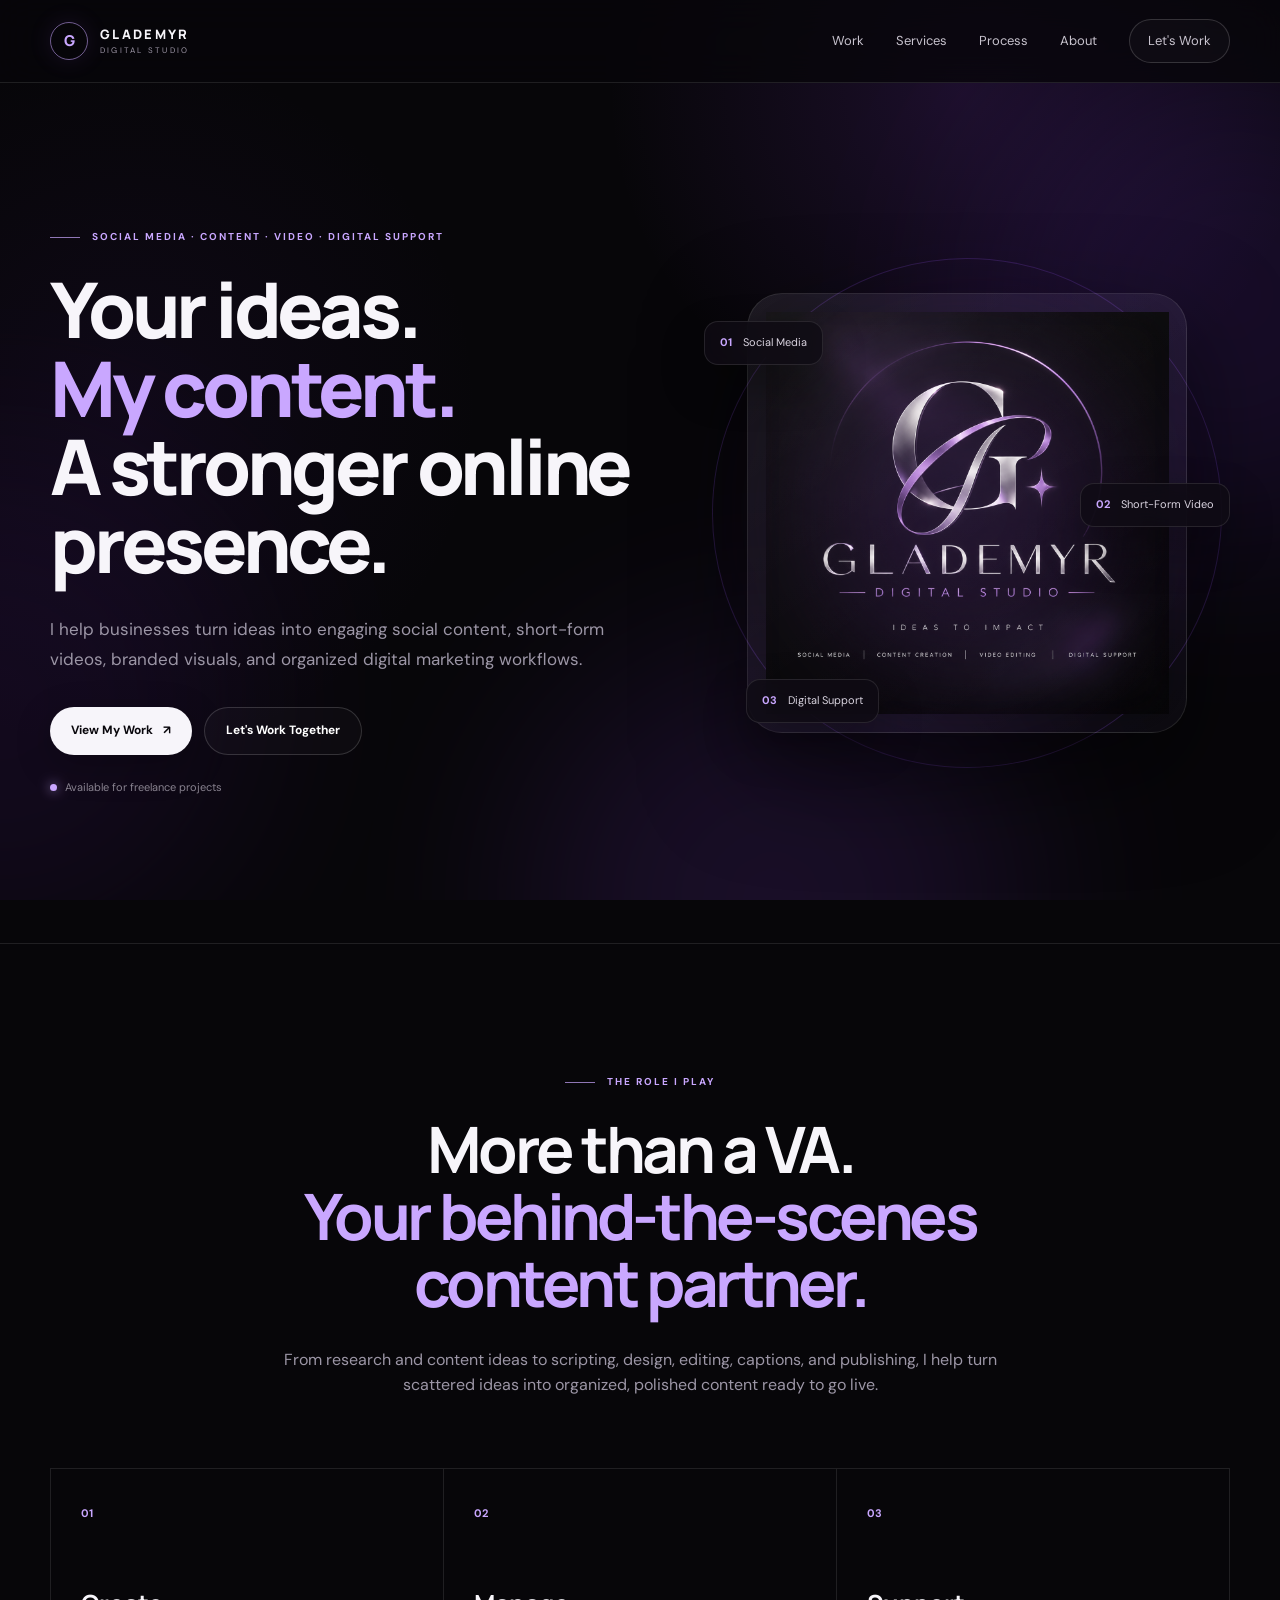
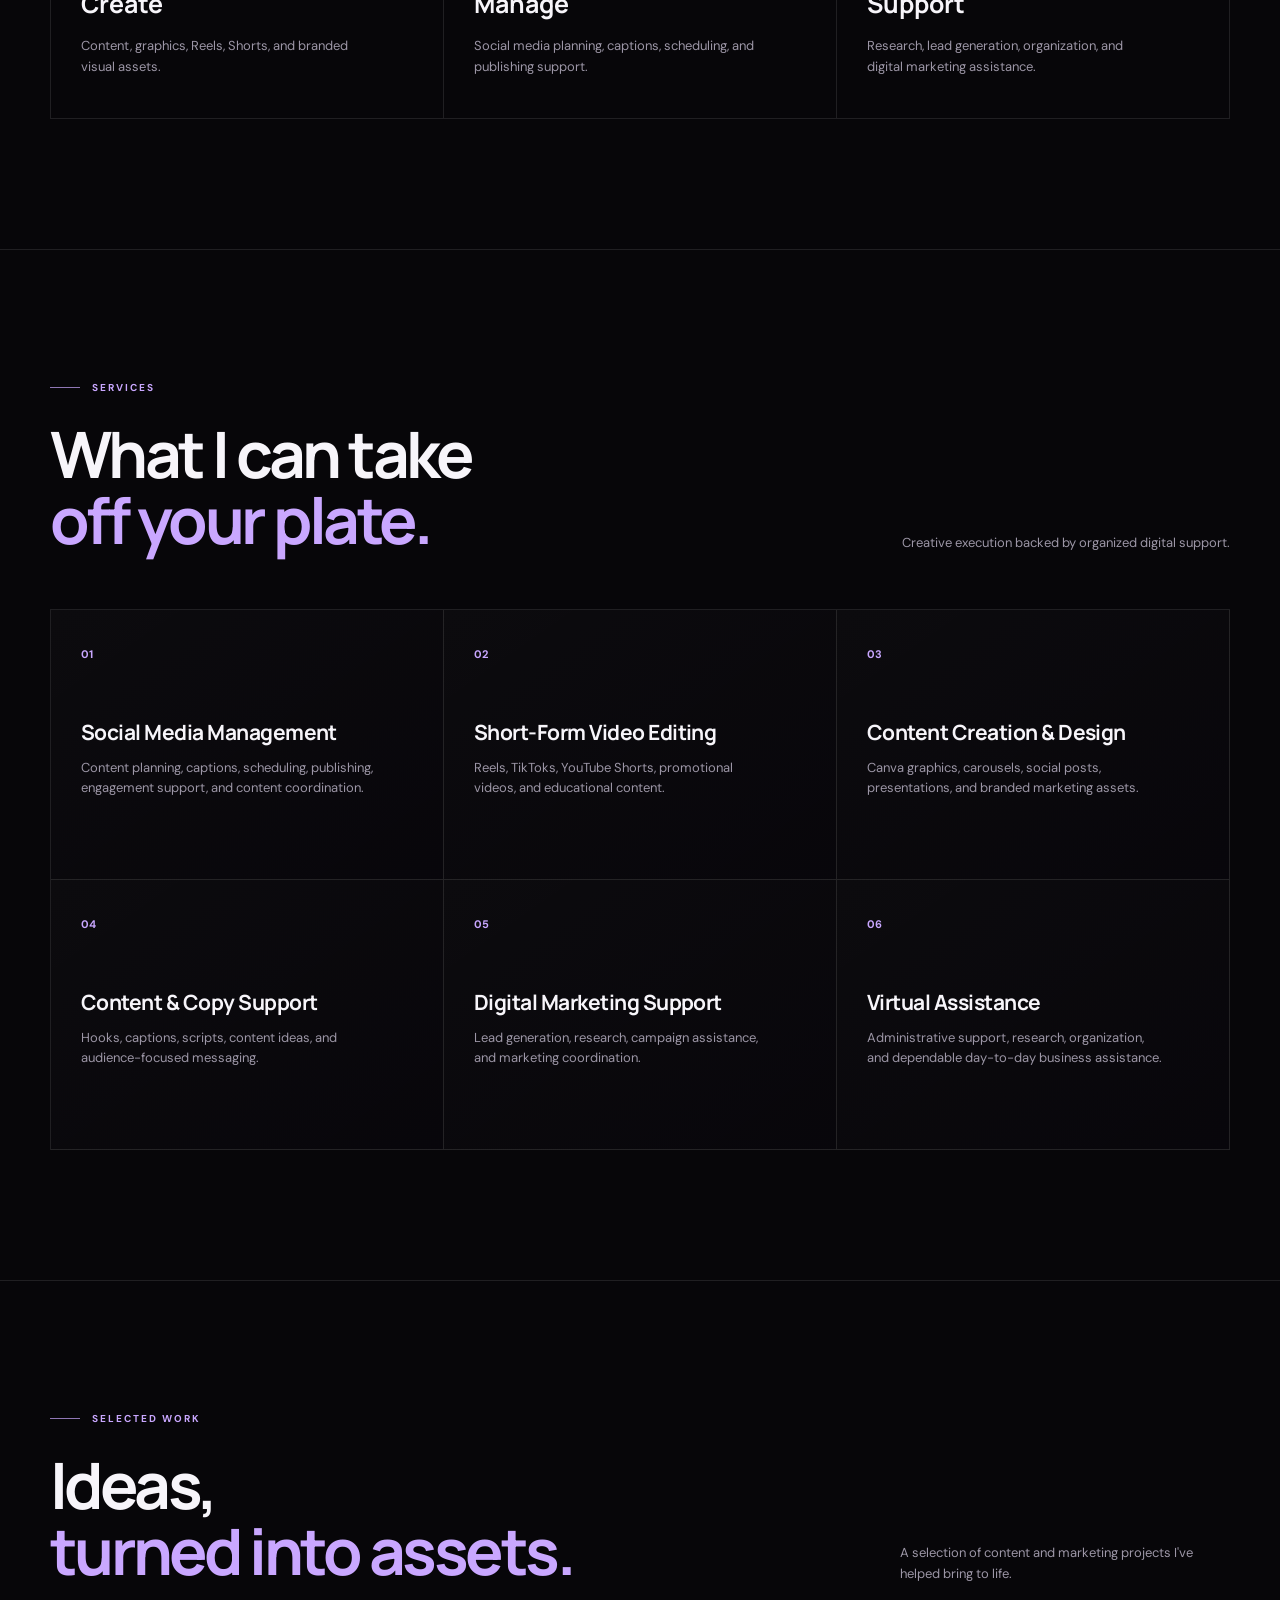
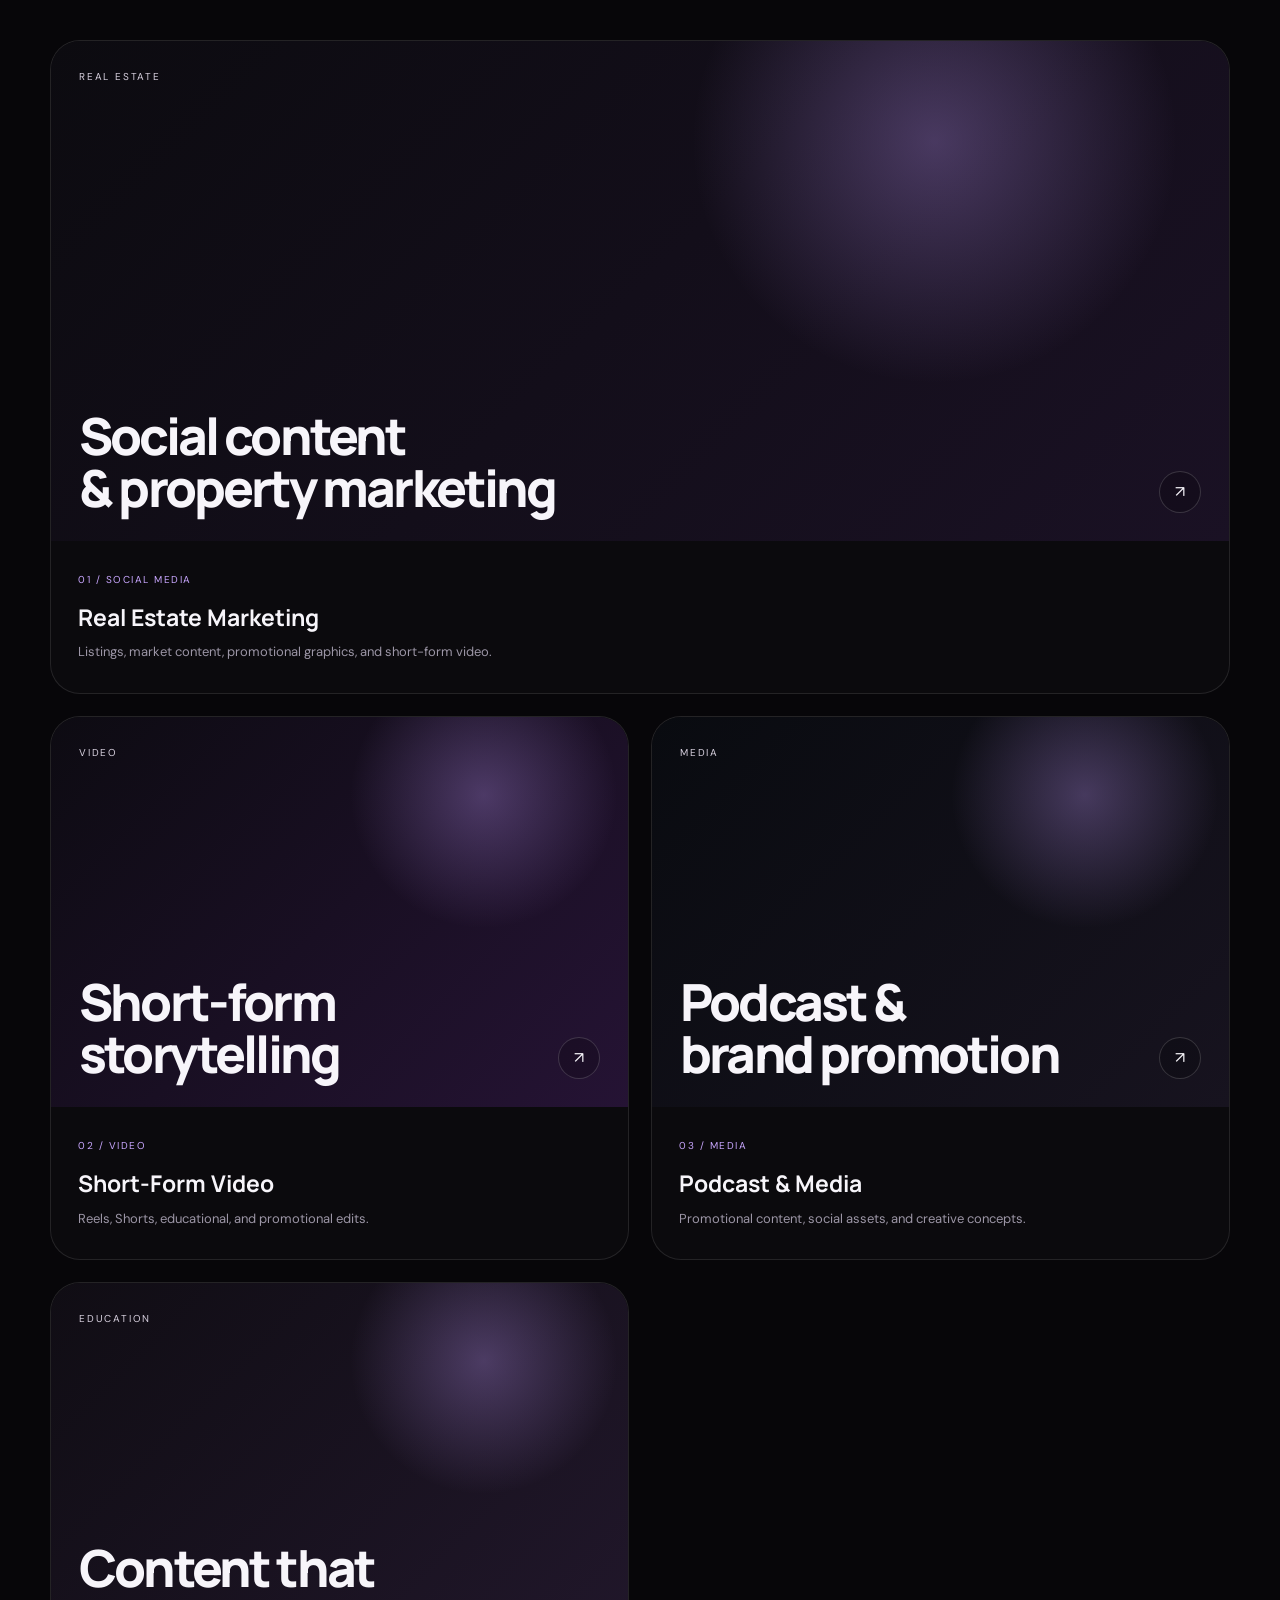
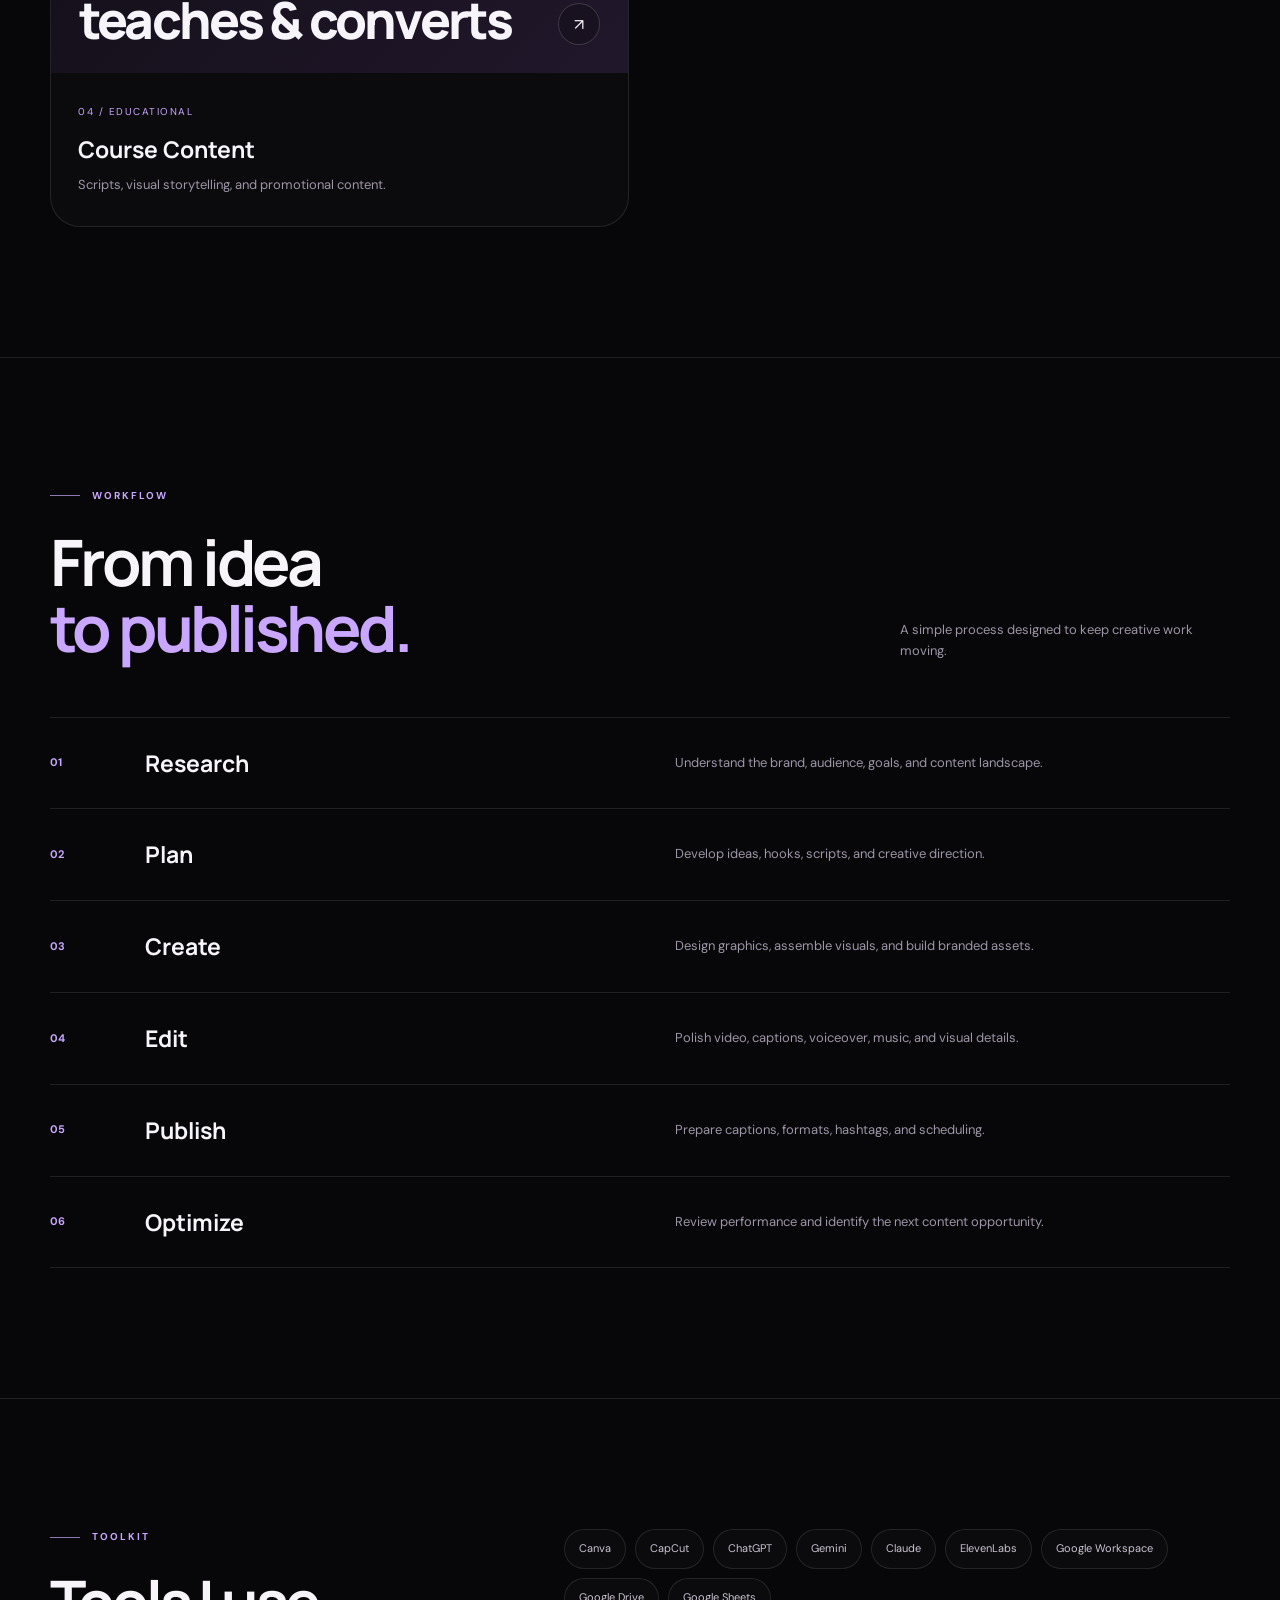
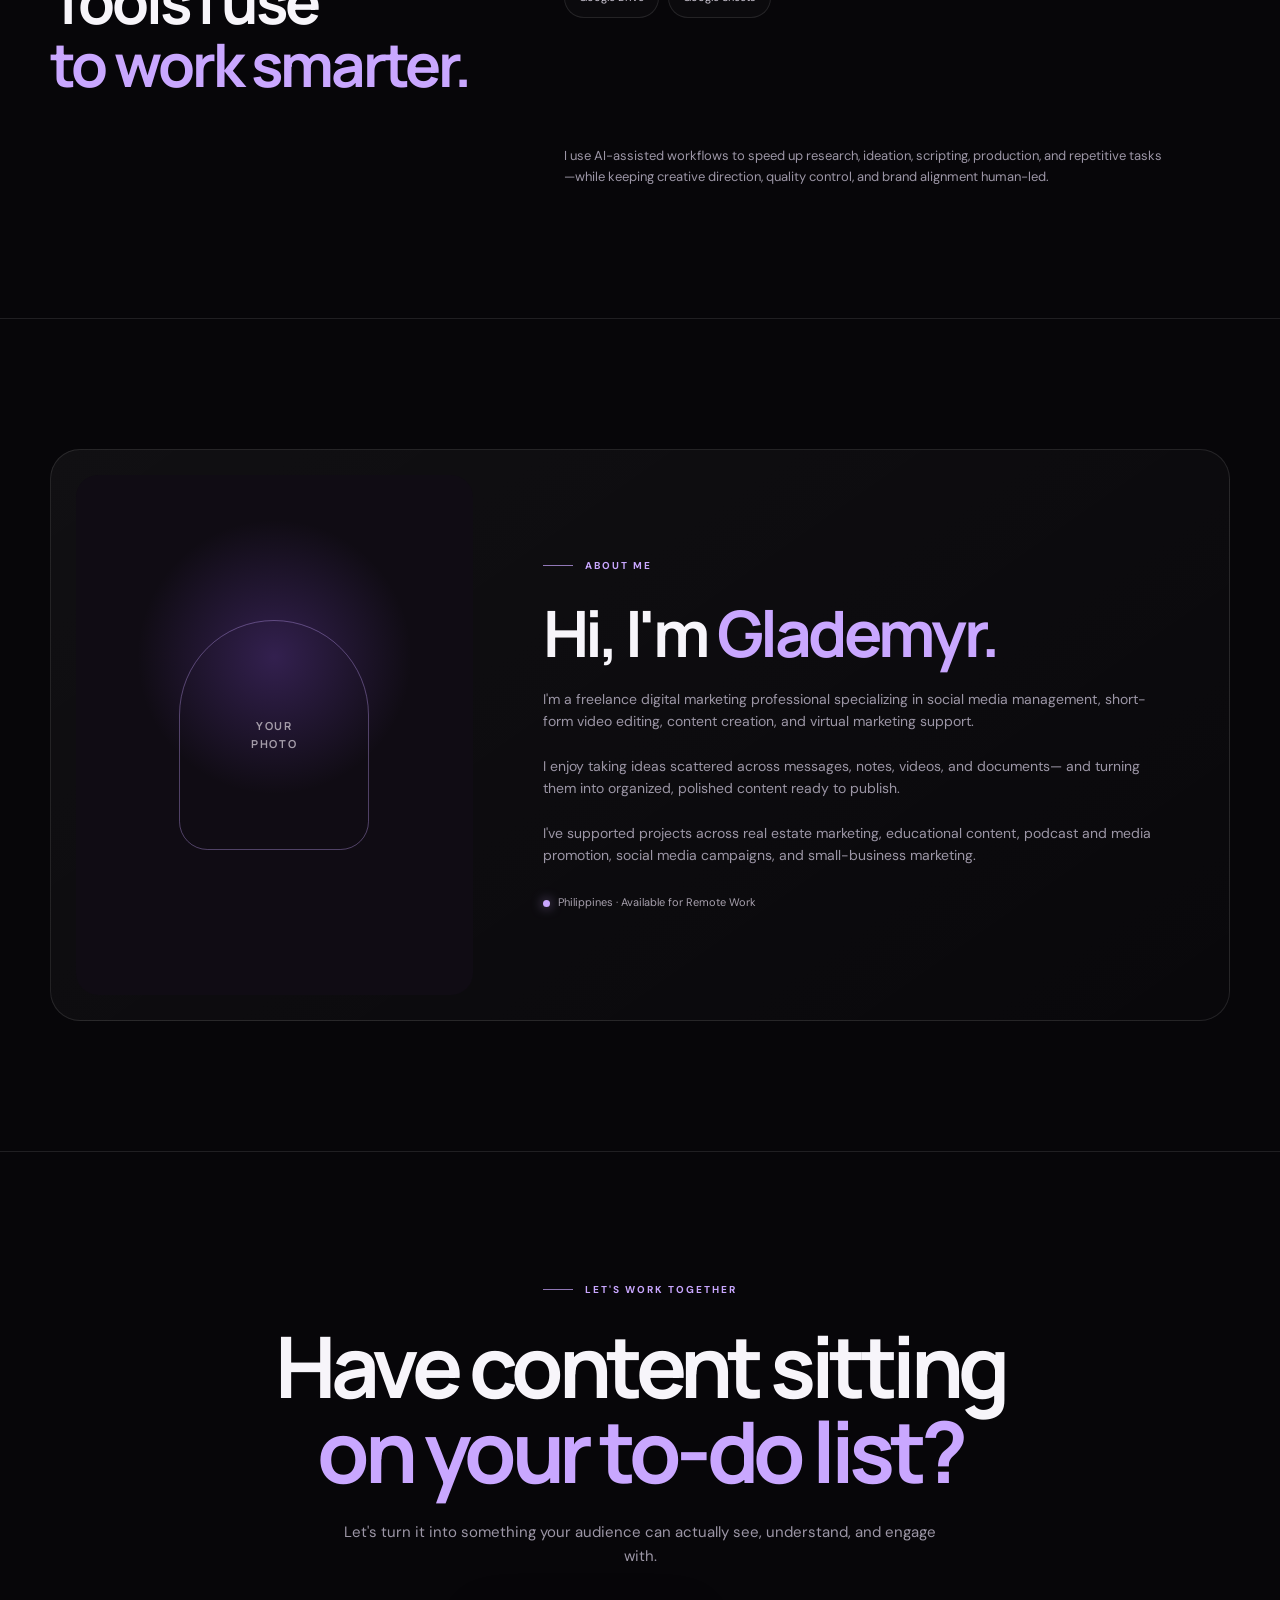
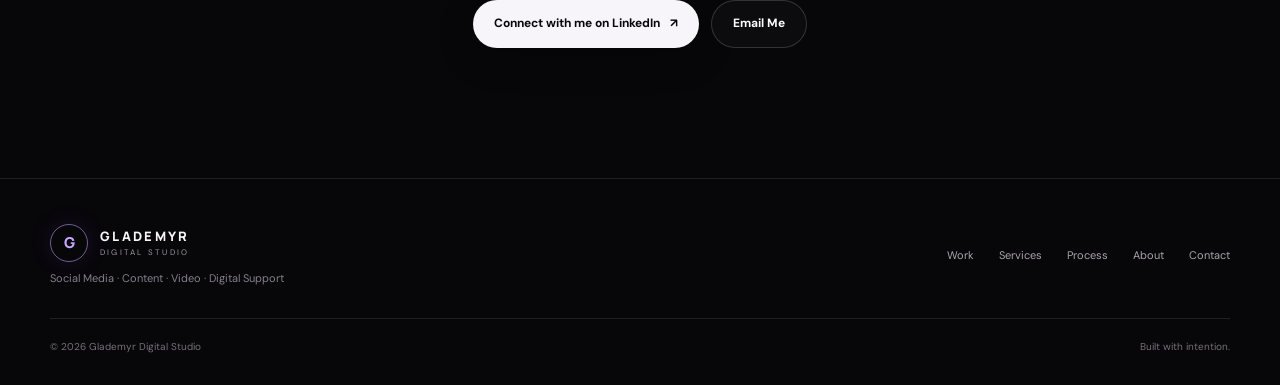
==== commit 25466a61: "Connect Email Me button" ====
--- a/frontend/index.html
+++ b/frontend/index.html
@@ -1248,7 +1248,7 @@
 
                     <!-- REPLACE WITH YOUR ACTUAL EMAIL -->
 
-                    <a href="mailto:YOUR_EMAIL@example.com"
+                    <a href="mailto:glademyrpiay0228@gmail.com"
                        class="button button-secondary">
 
                         Email Me
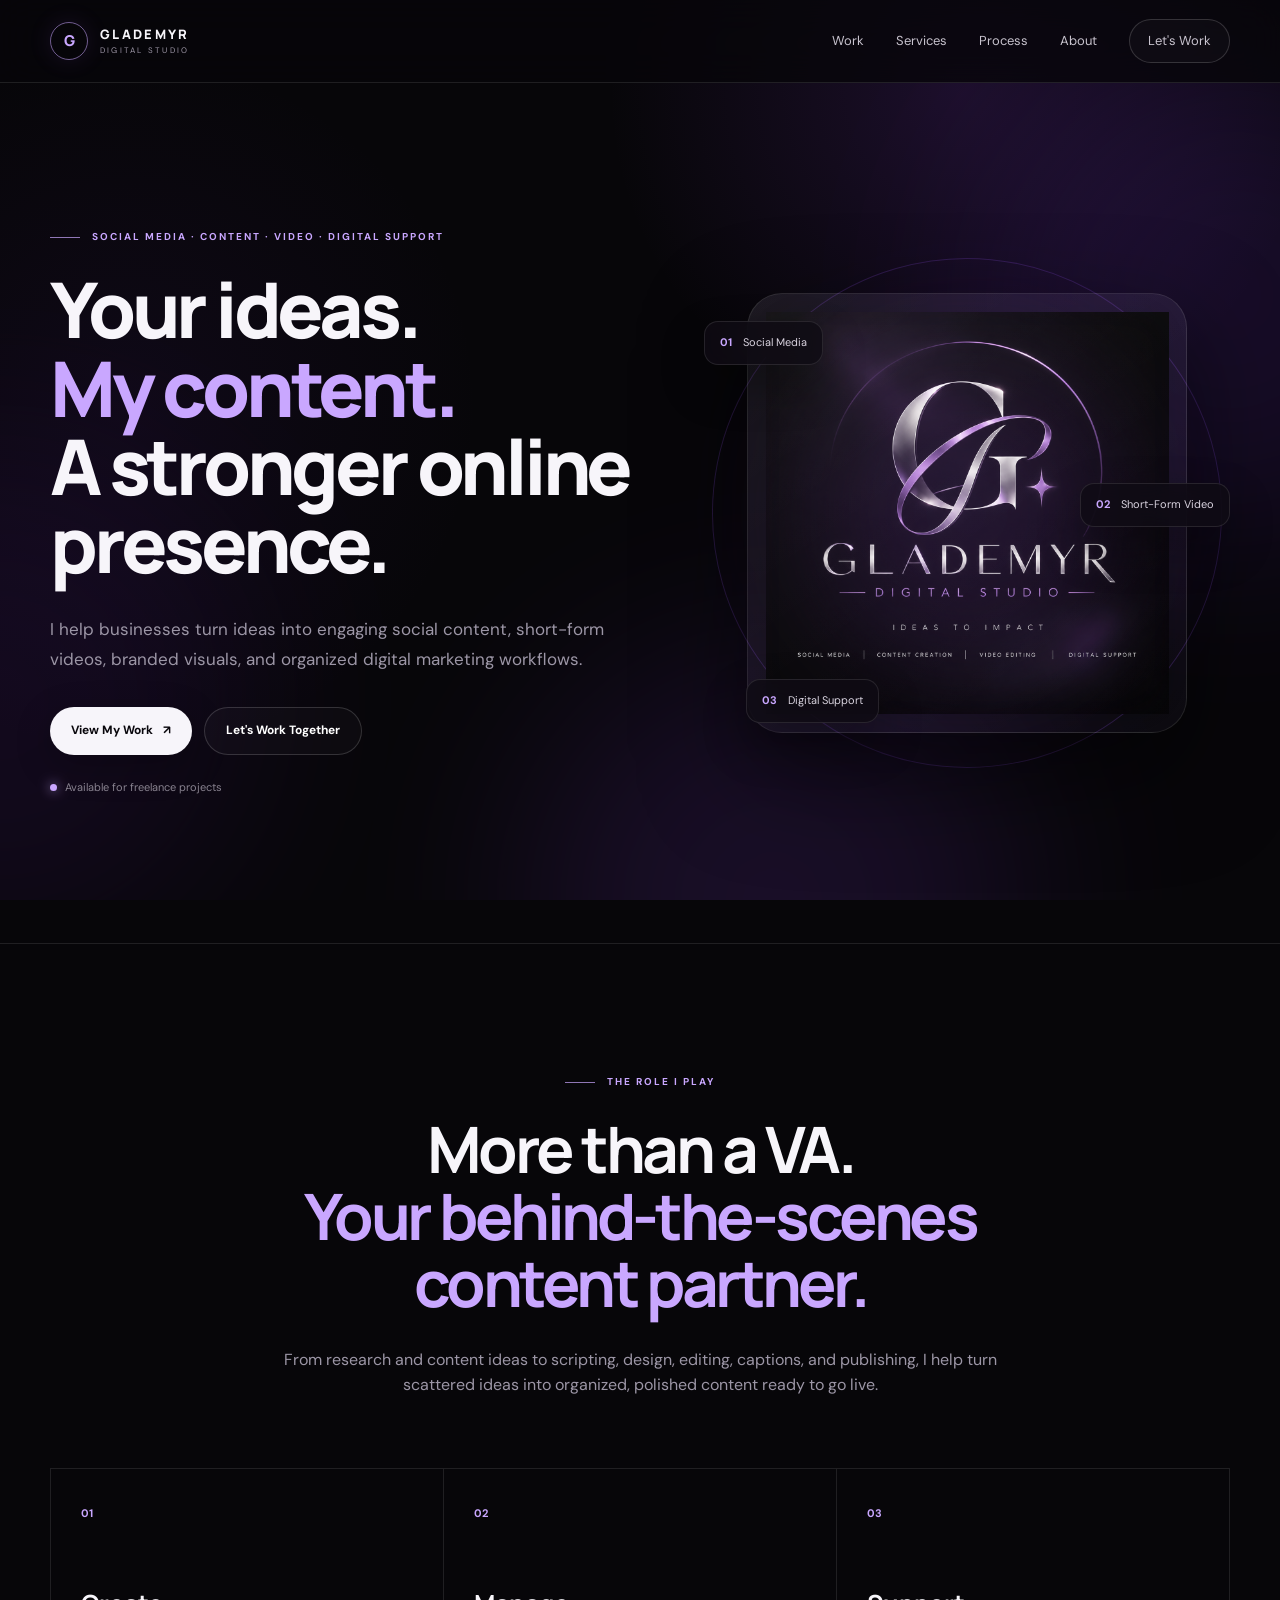
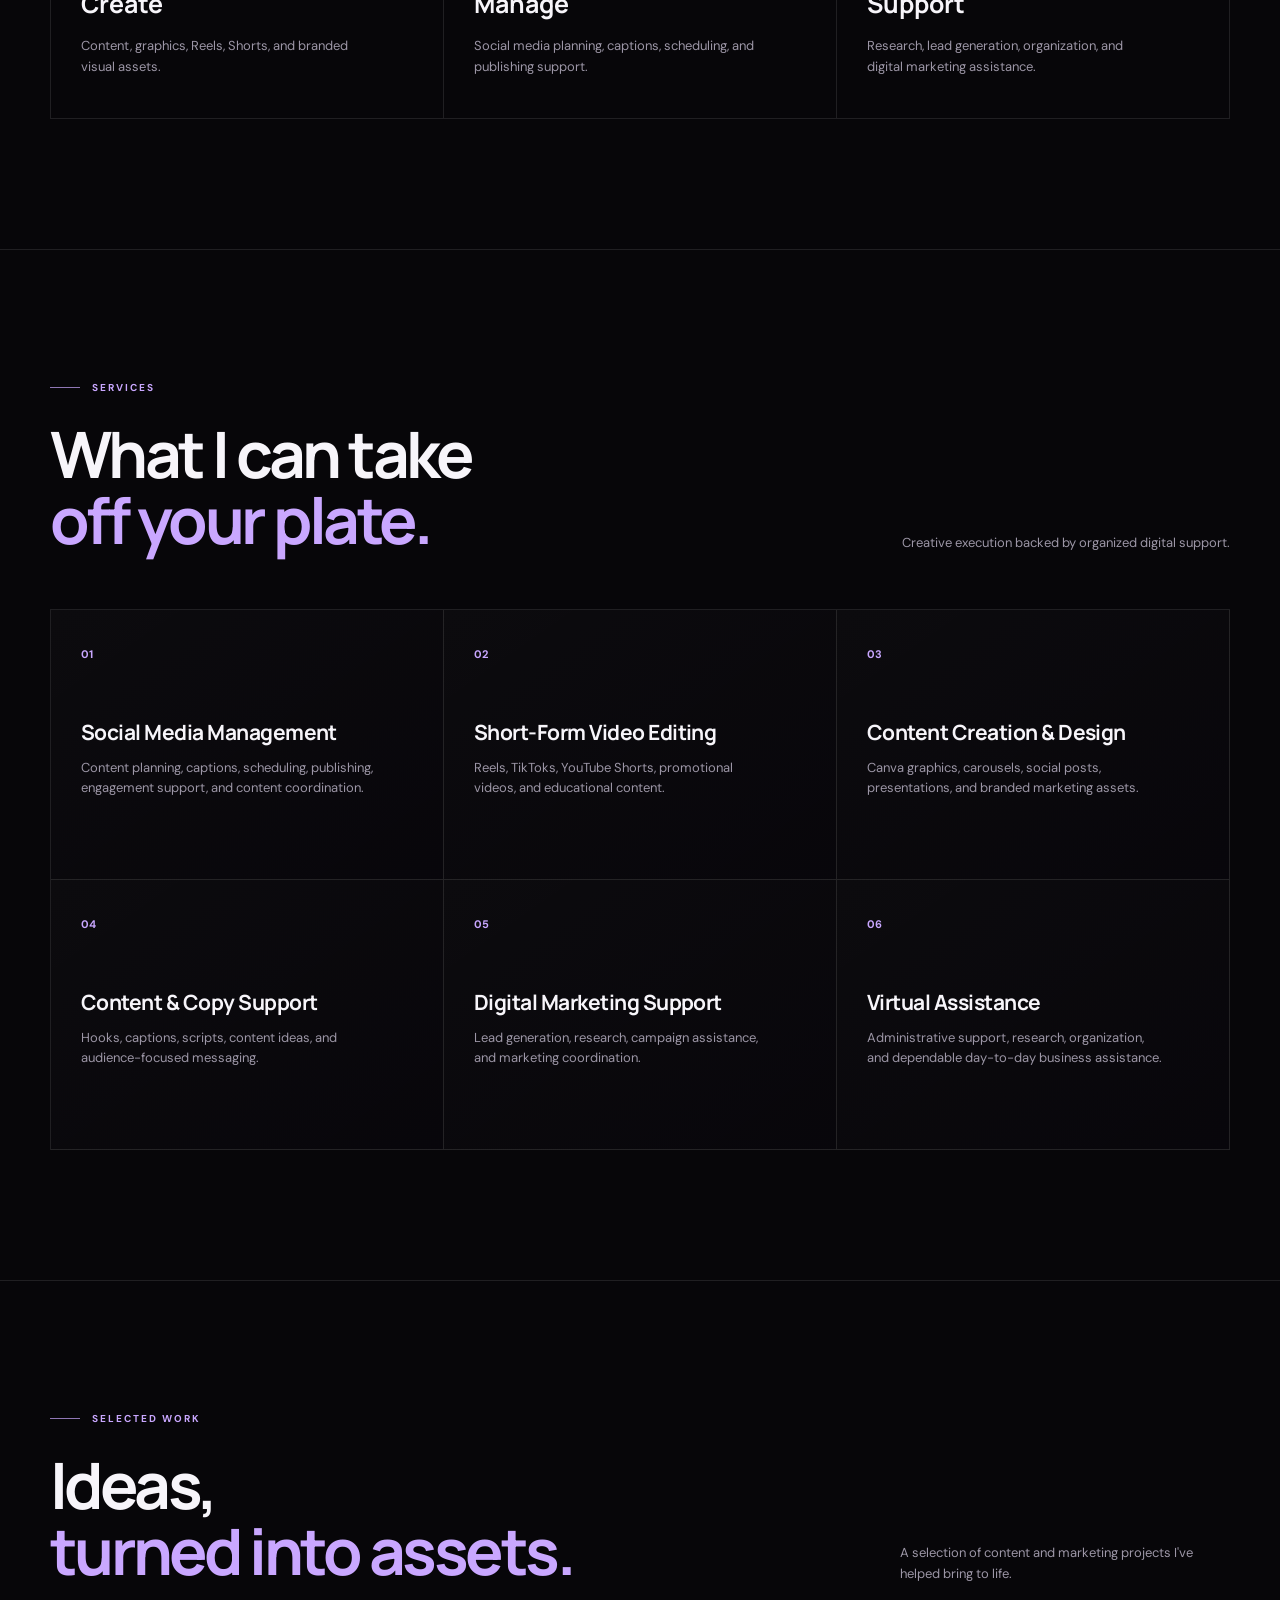
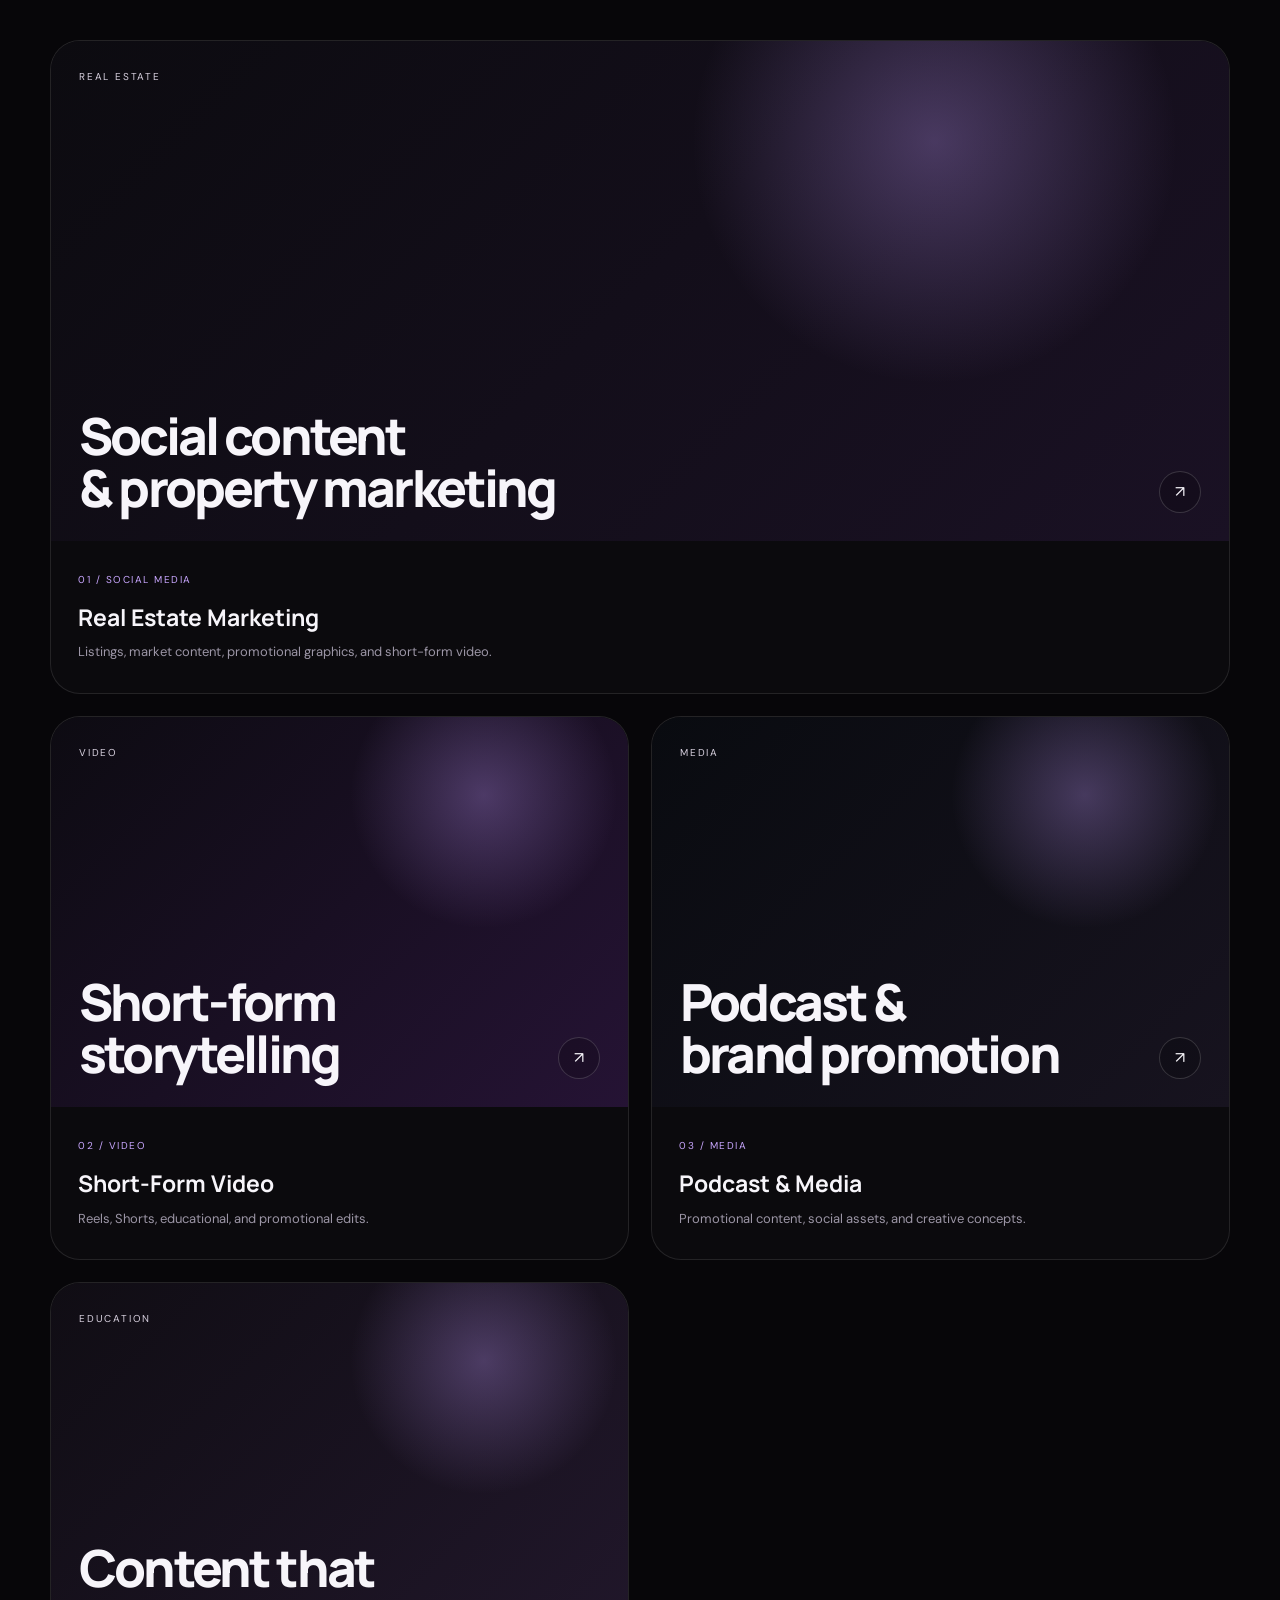
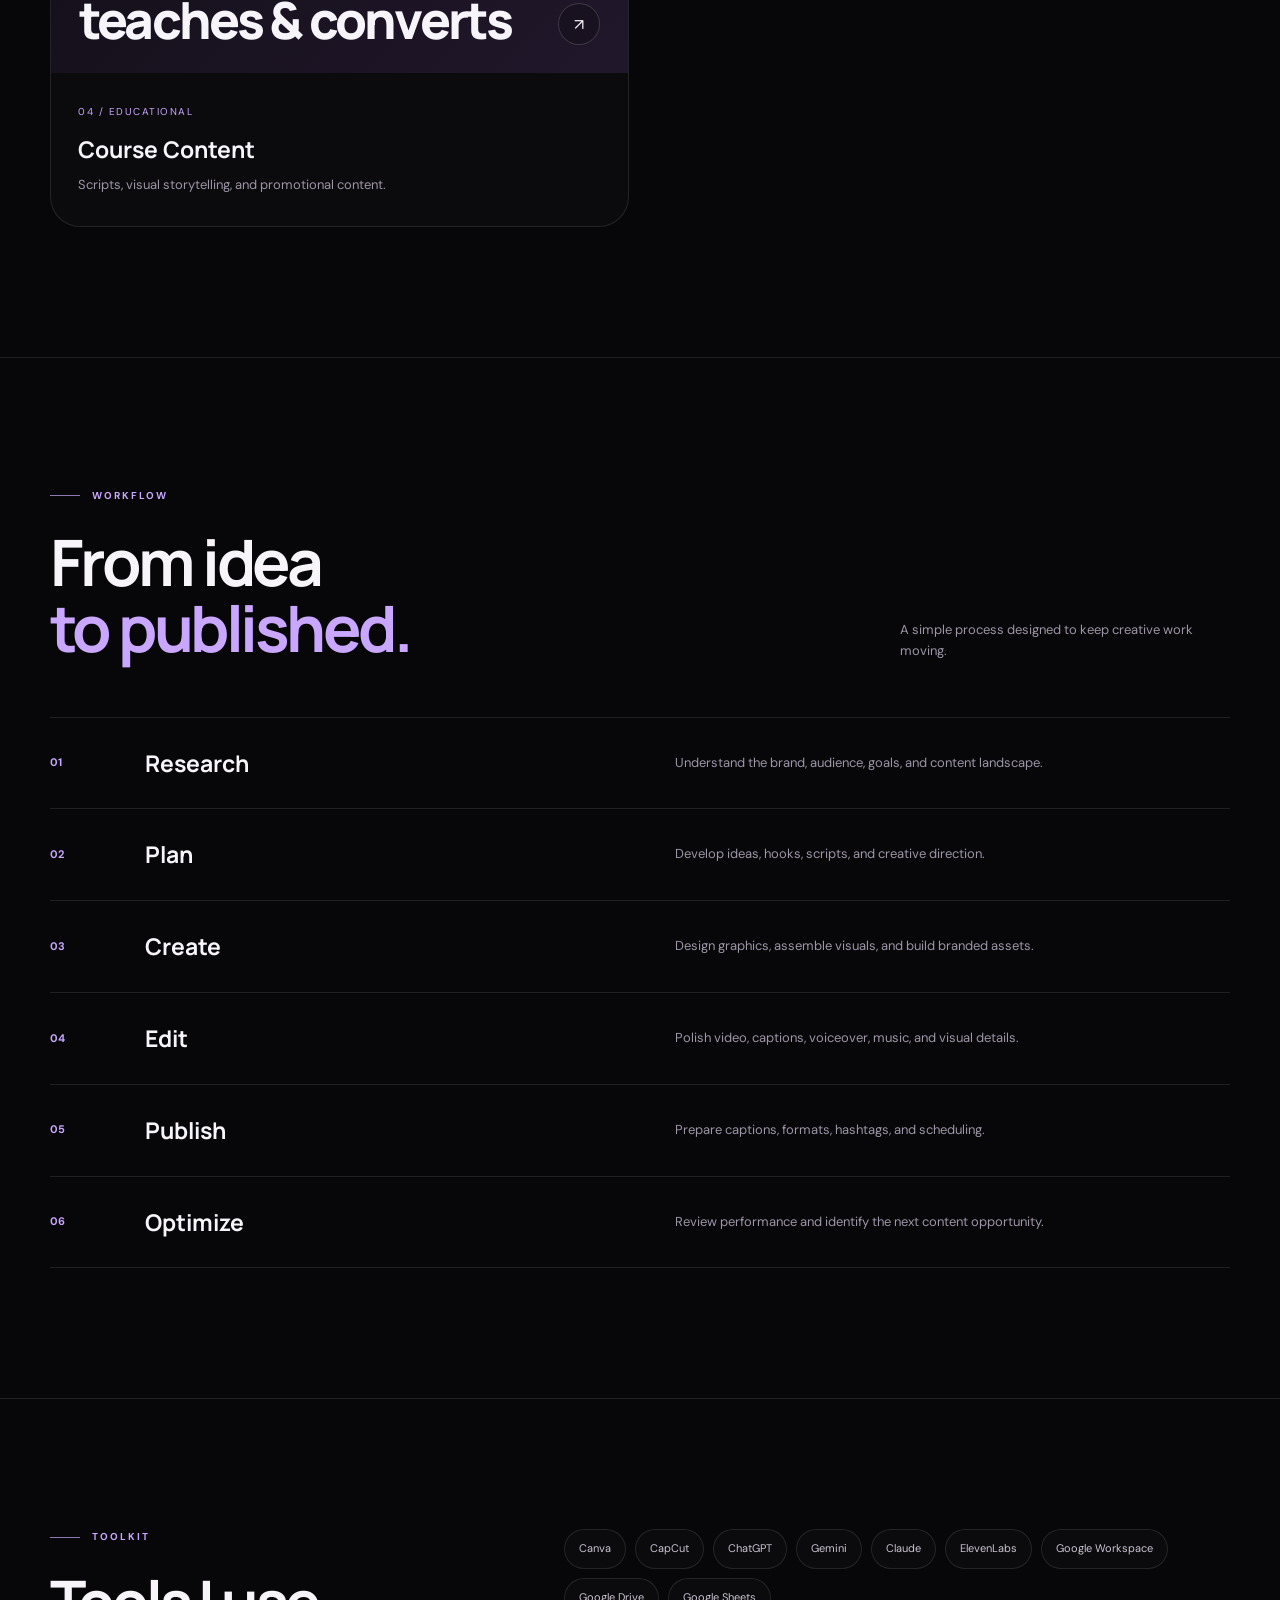
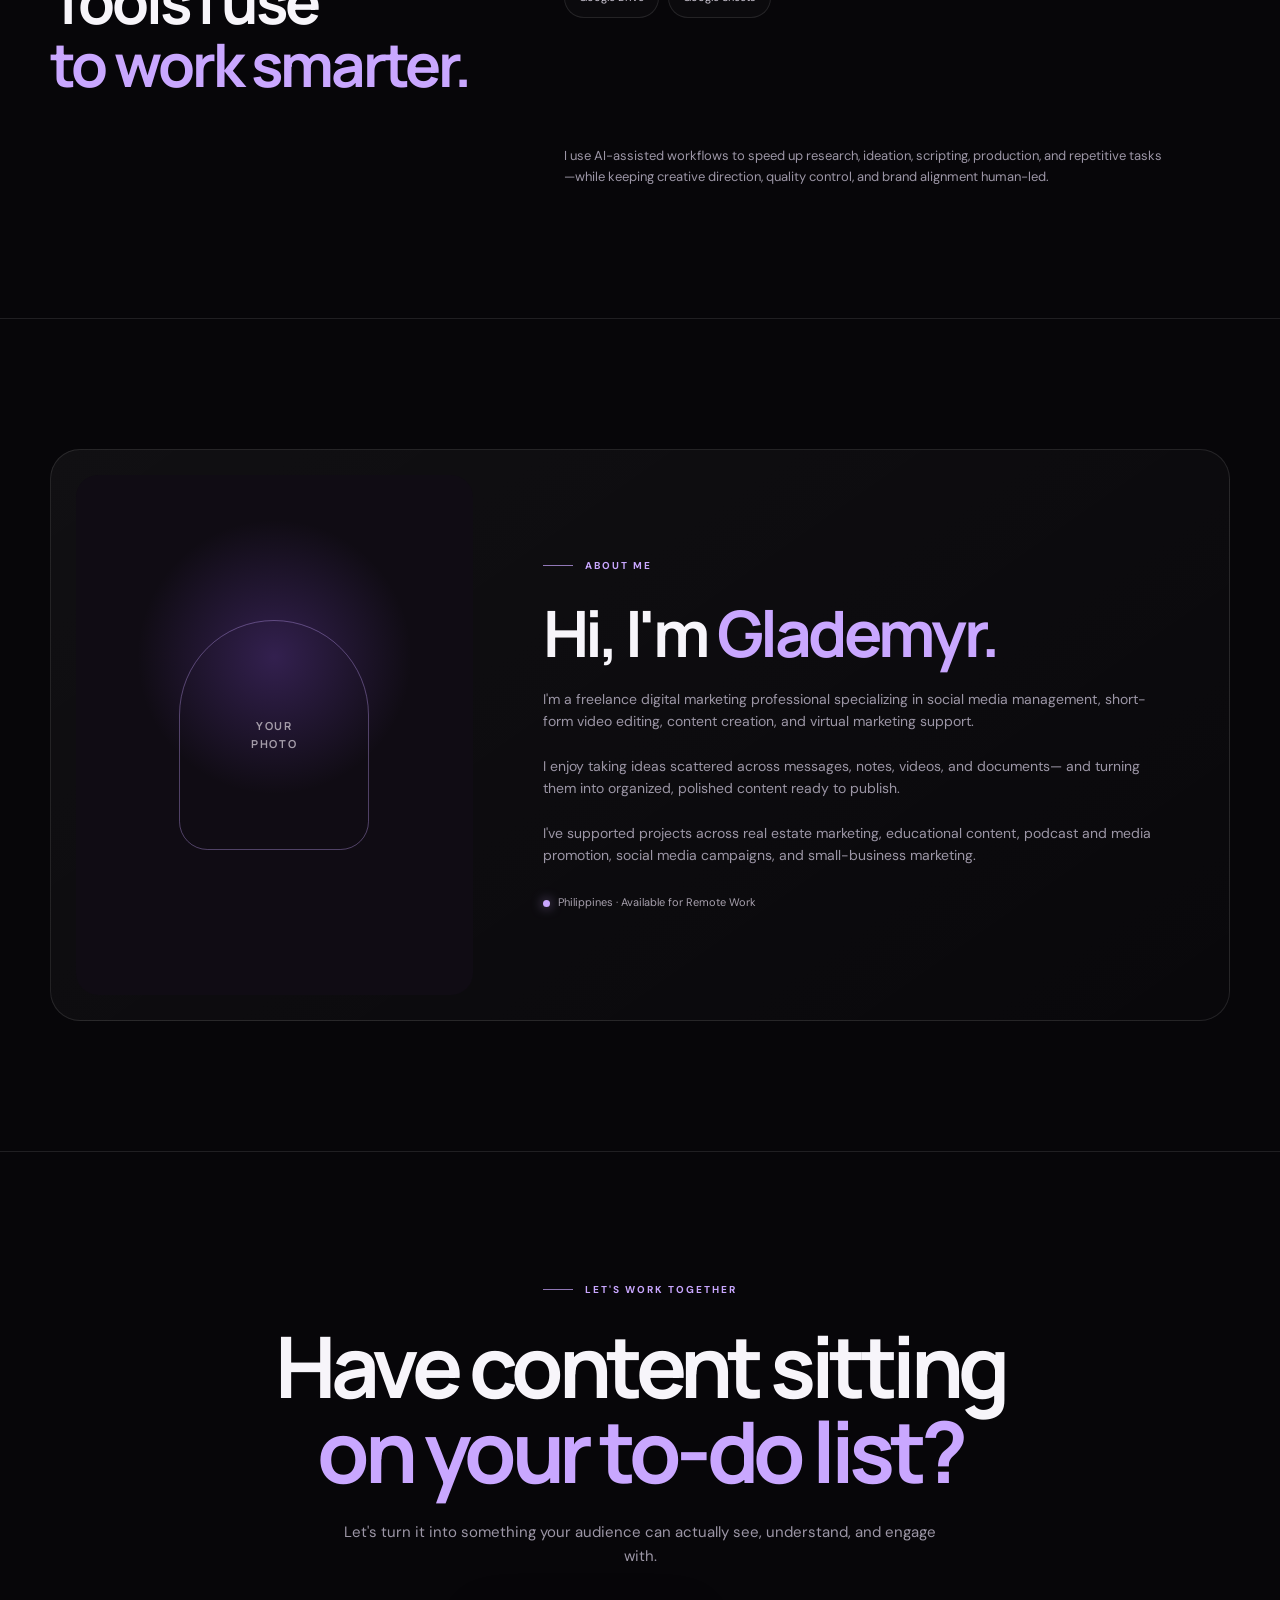
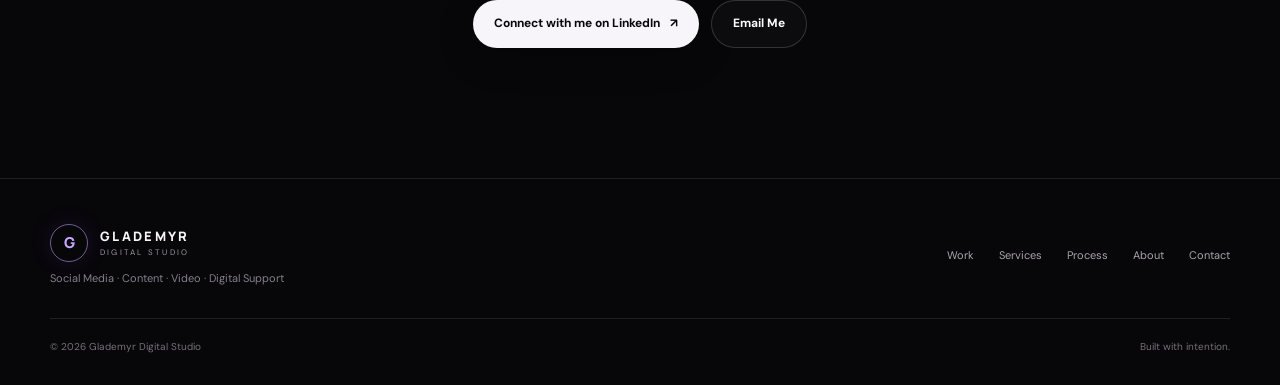
==== commit c63b5d30: "Route Email Me to Gmail compose" ====
--- a/frontend/index.html
+++ b/frontend/index.html
@@ -1248,7 +1248,7 @@
 
                     <!-- REPLACE WITH YOUR ACTUAL EMAIL -->
 
-                    <a href="mailto:glademyrpiay0228@gmail.com"
+                    <a href="https://mail.google.com/mail/?view=cm&fs=1&to=glademyrpiay0228@gmail.com" target="_blank" rel="noopener noreferrer"
                        class="button button-secondary">
 
                         Email Me
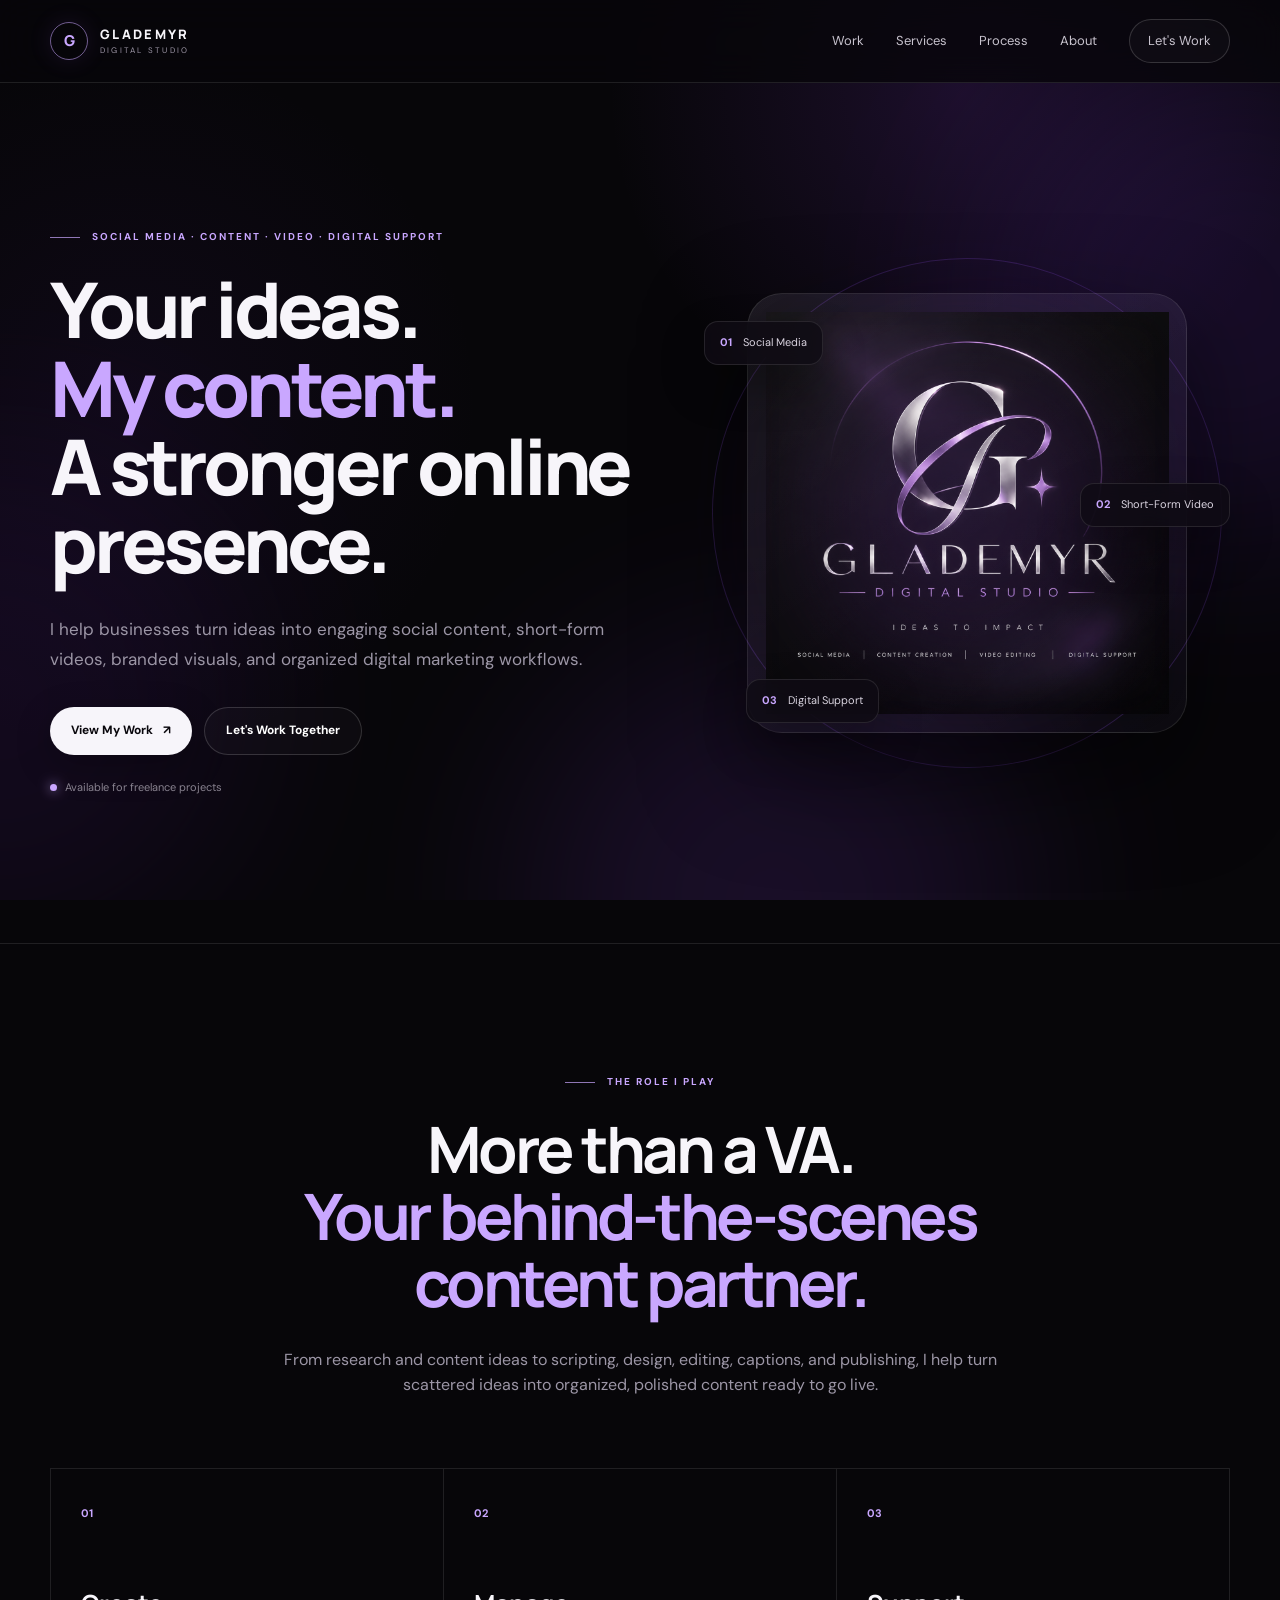
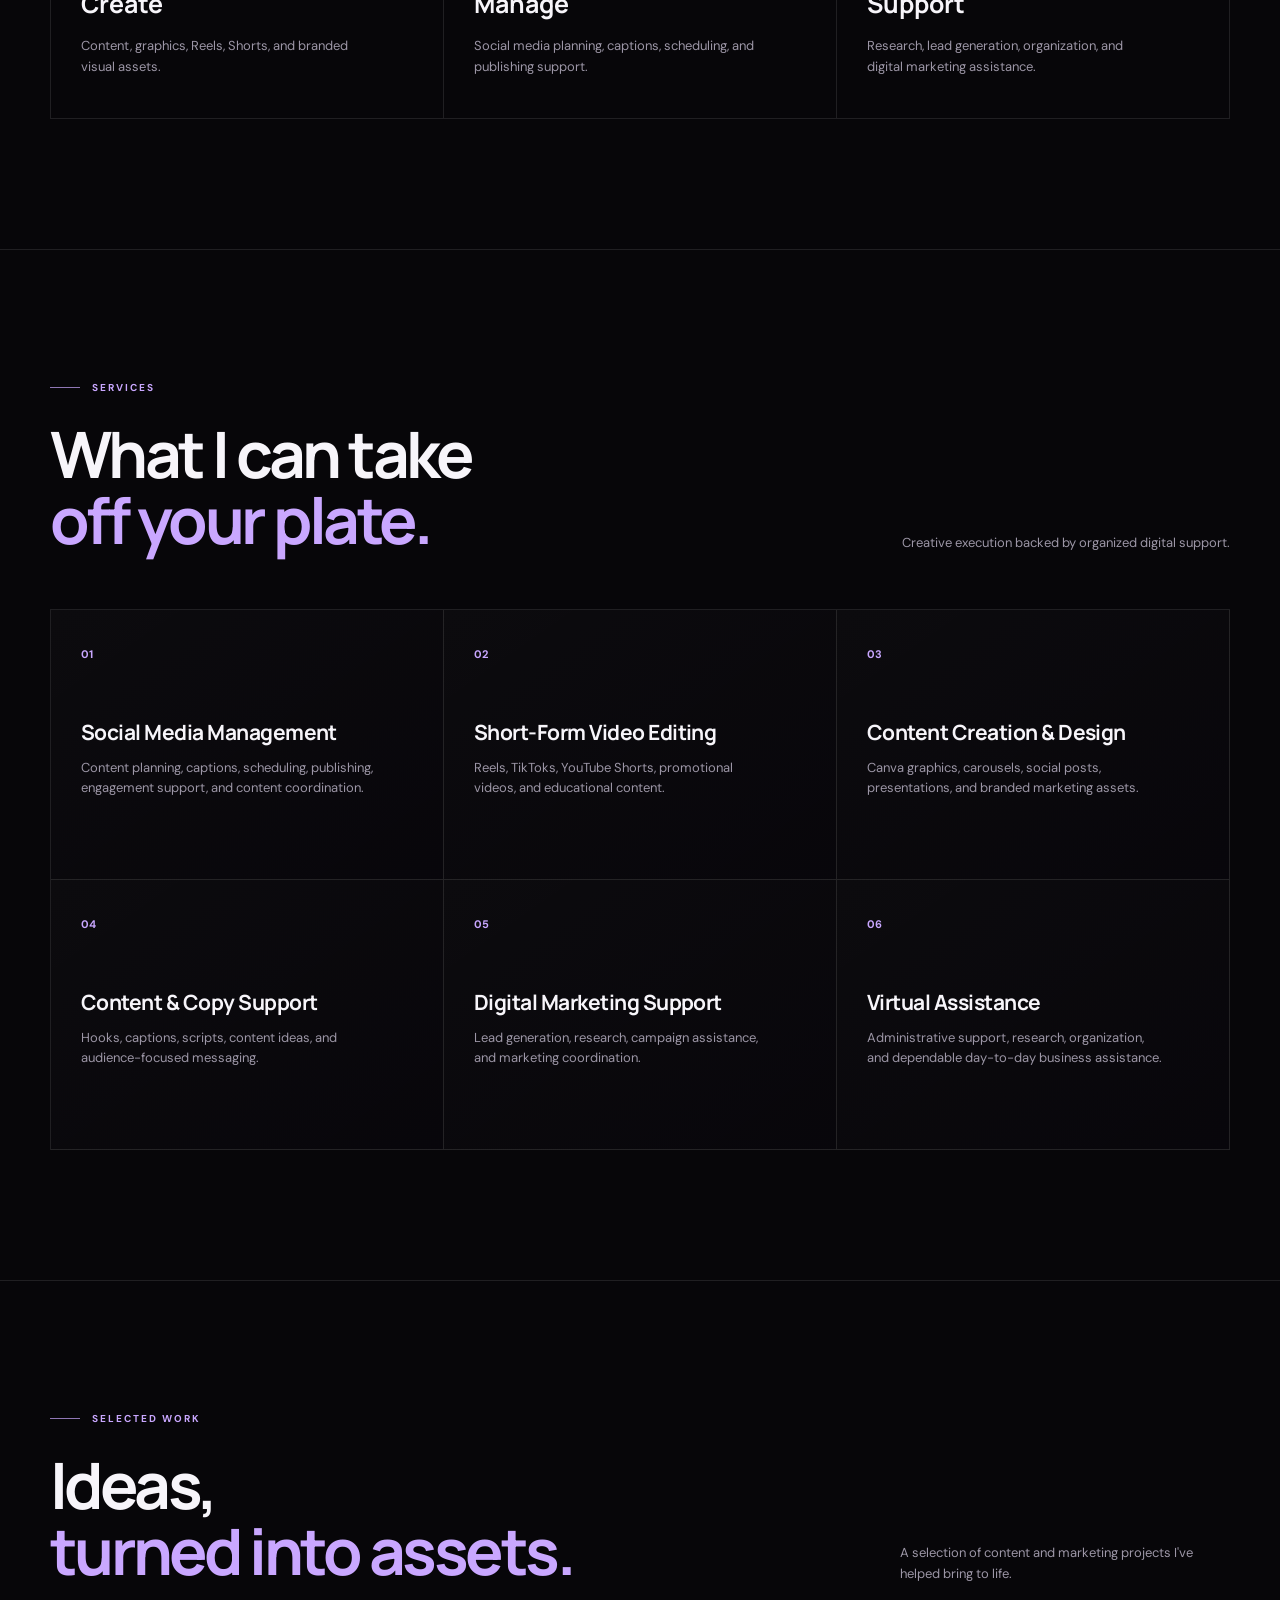
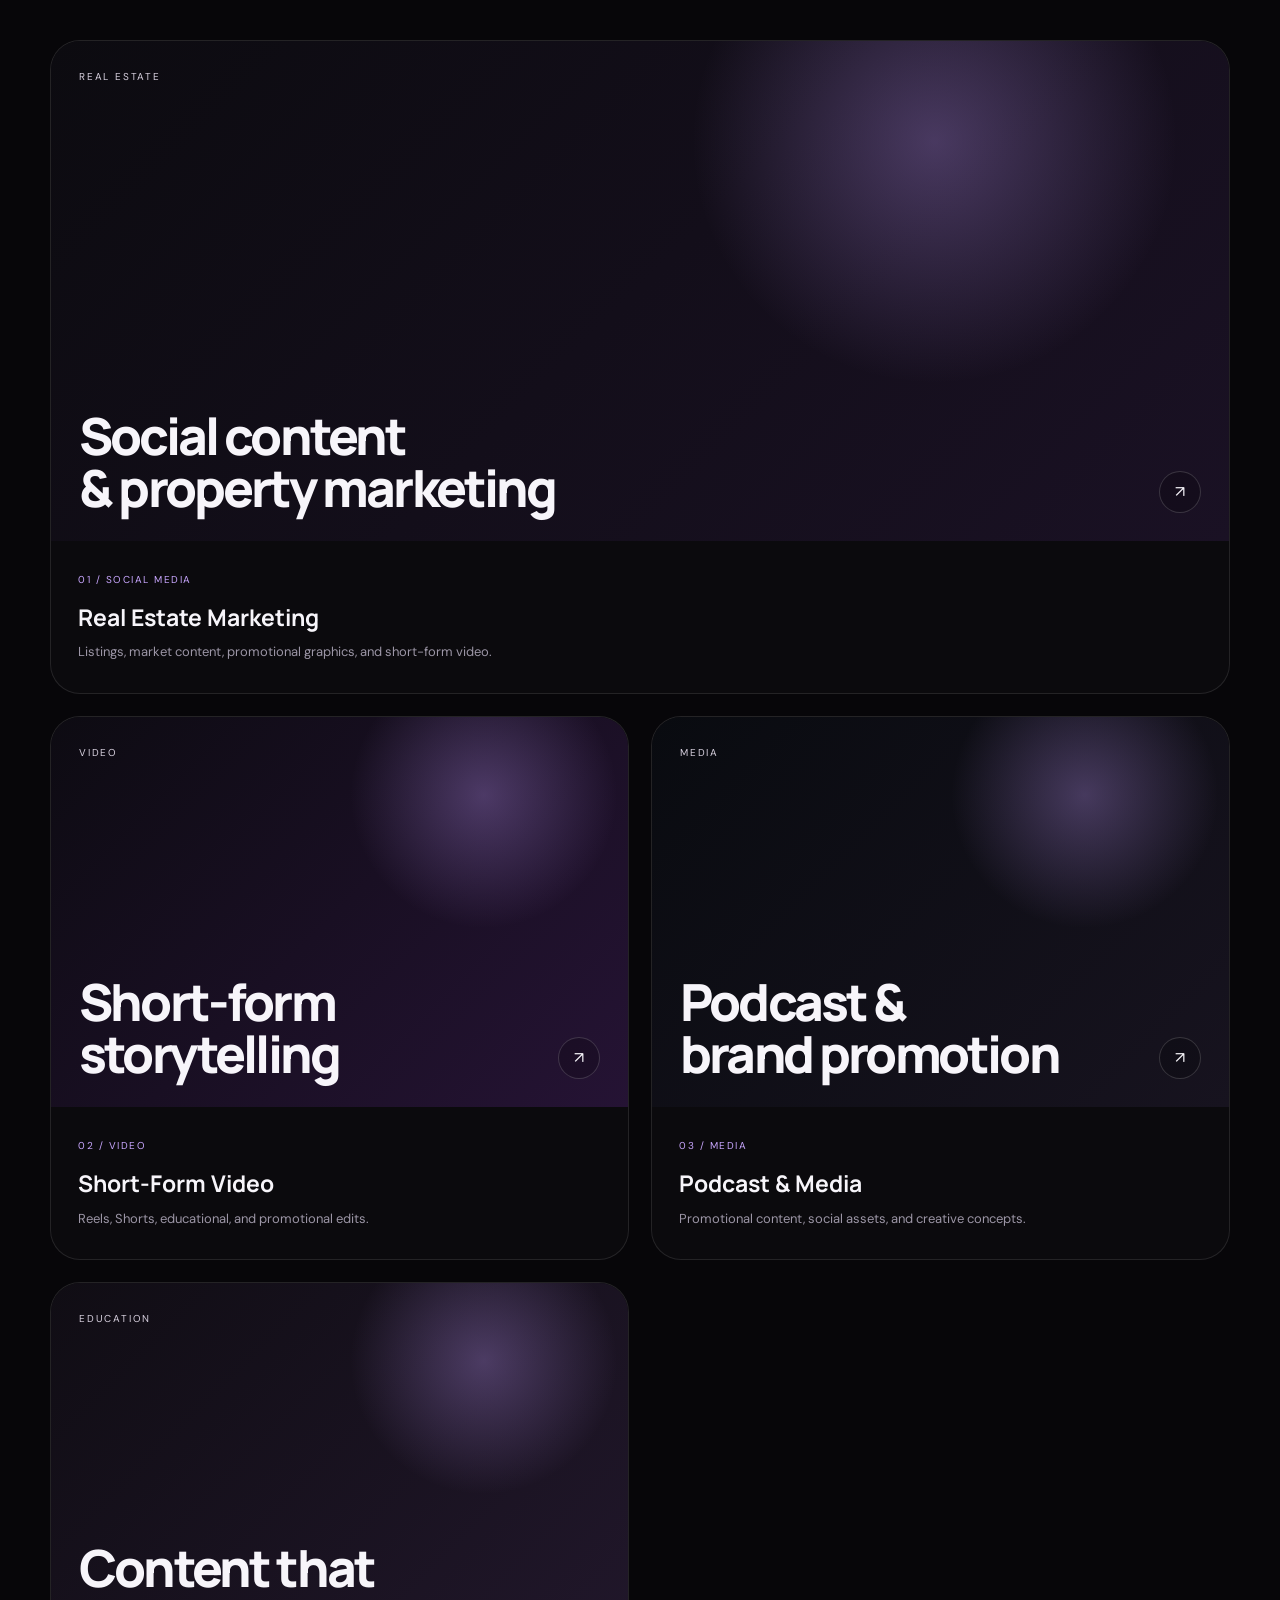
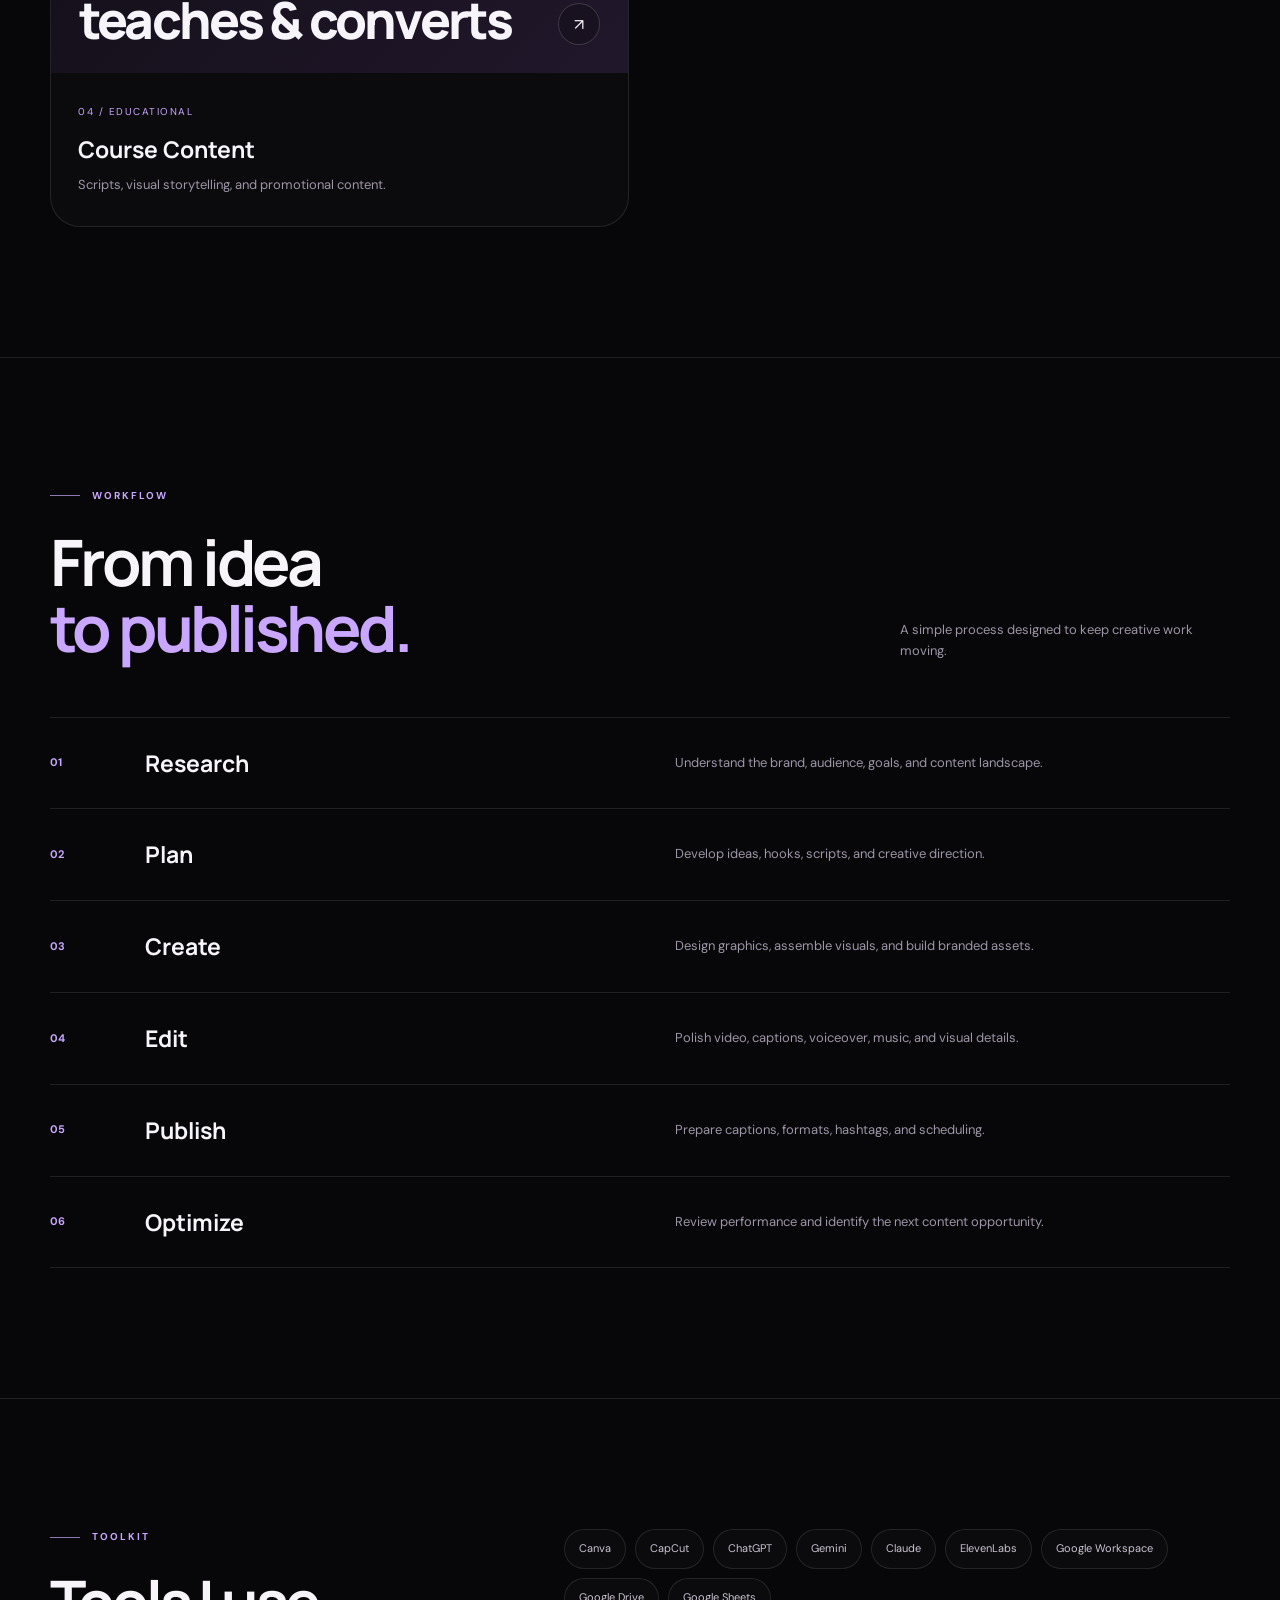
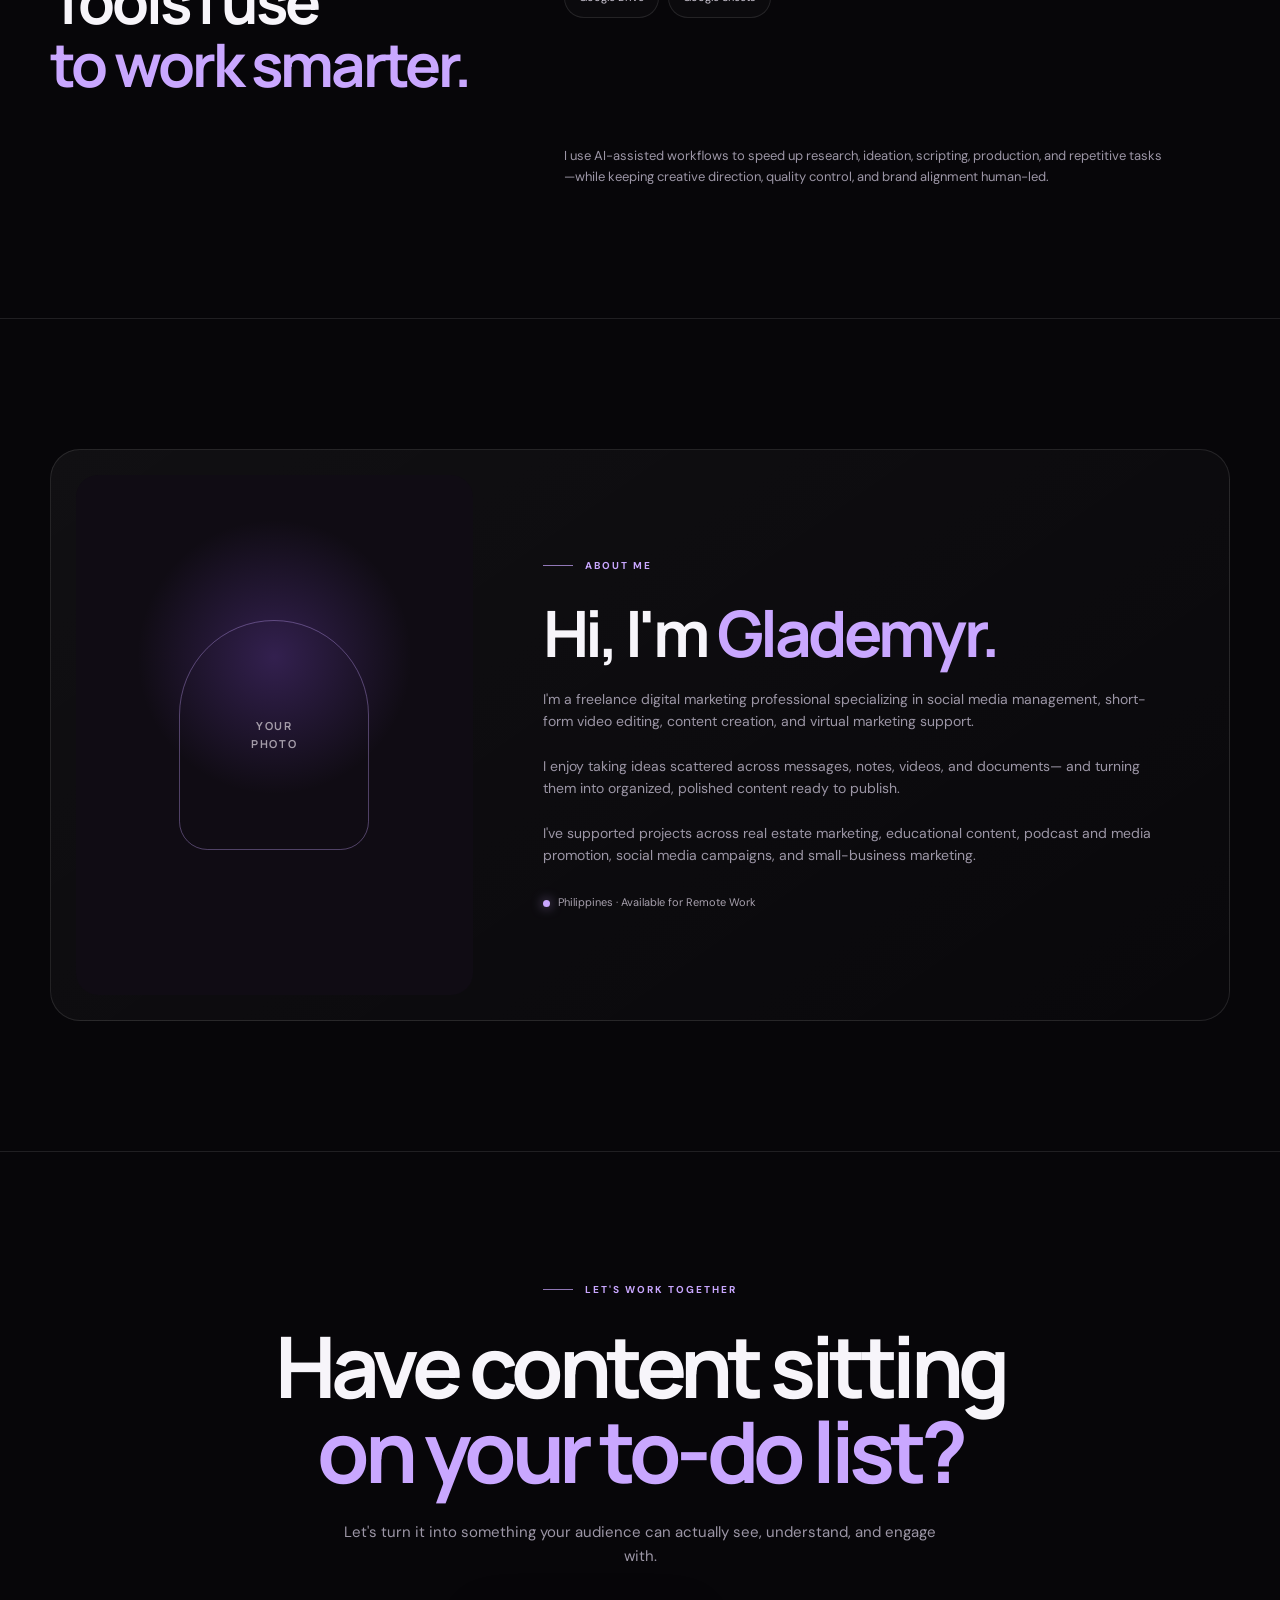
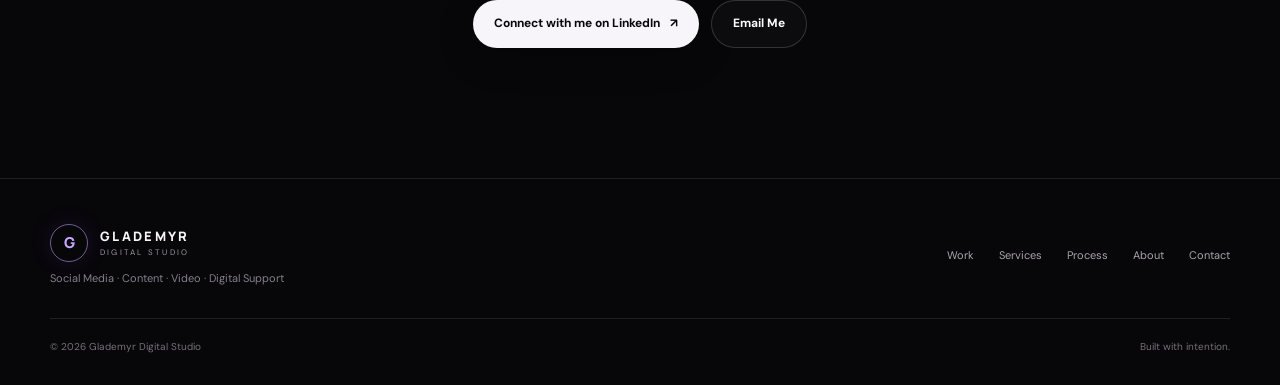
==== commit eb7ddd1e: "Fix Home project card links" ====
--- a/frontend/index.html
+++ b/frontend/index.html
@@ -657,7 +657,7 @@
 
                     <article class="project-card project-featured">
 
-                        <a href="#"
+                        <a href="work/real-estate.html"
                            class="project-link"
                            aria-label="View Real Estate Marketing project">
 
@@ -707,7 +707,7 @@
 
                     <article class="project-card">
 
-                        <a href="#"
+                        <a href="work/short-form-video.html"
                            class="project-link"
                            aria-label="View Short-Form Video project">
 
@@ -756,7 +756,7 @@
 
                     <article class="project-card">
 
-                        <a href="#"
+                        <a href="work/media-course-content.html"
                            class="project-link"
                            aria-label="View Podcast and Media project">
 
@@ -806,7 +806,7 @@
 
                     <article class="project-card">
 
-                        <a href="#"
+                        <a href="work/media-course-content.html"
                            class="project-link"
                            aria-label="View Educational Content project">
 
--- a/frontend/css/style.css
+++ b/frontend/css/style.css
@@ -2120,3 +2120,605 @@
         transition: none;
     }
 }
+
+
+/* =========================================================
+   WORK PAGE
+   ========================================================= */
+
+.work-page-hero {
+    padding-top: 155px;
+    padding-bottom: 90px;
+}
+
+.work-hero-heading {
+    display: grid;
+    grid-template-columns: minmax(0, 1.2fr) minmax(280px, 0.6fr);
+    gap: 60px;
+    align-items: end;
+    margin-top: 26px;
+}
+
+.work-hero-heading h1 {
+    max-width: 820px;
+    font-family: "Manrope", sans-serif;
+    font-size: clamp(52px, 7vw, 92px);
+    line-height: 0.96;
+    letter-spacing: -0.055em;
+}
+
+.work-hero-heading h1 span {
+    display: block;
+    color: var(--lavender);
+}
+
+.work-hero-heading p {
+    max-width: 390px;
+    margin-left: auto;
+    color: var(--muted);
+    font-size: 14px;
+    line-height: 1.75;
+}
+
+.work-filters {
+    display: flex;
+    flex-wrap: wrap;
+    gap: 9px;
+    margin-top: 70px;
+    padding-bottom: 18px;
+    border-bottom: 1px solid var(--border);
+}
+
+.work-filter {
+    min-height: 42px;
+    padding: 0 17px;
+    border: 1px solid var(--border);
+    border-radius: 999px;
+    color: var(--muted);
+    background: rgba(255,255,255,0.025);
+    font: inherit;
+    font-size: 12px;
+    cursor: pointer;
+    transition: var(--transition);
+}
+
+.work-filter:hover,
+.work-filter.active {
+    color: var(--white);
+    border-color: rgba(201, 167, 255, 0.42);
+    background: rgba(155, 92, 255, 0.09);
+}
+
+.work-showcase {
+    display: grid;
+    grid-template-columns: repeat(2, minmax(0, 1fr));
+    gap: 22px;
+    margin-top: 28px;
+}
+
+.work-project {
+    min-width: 0;
+    overflow: hidden;
+    border: 1px solid var(--border);
+    border-radius: var(--radius-lg);
+    background: rgba(255,255,255,0.02);
+    transition: opacity 280ms ease, transform 420ms cubic-bezier(0.22, 1, 0.36, 1), border-color 350ms ease;
+}
+
+.work-project-featured {
+    grid-column: 1 / -1;
+}
+
+.work-project.is-hidden {
+    display: none;
+}
+
+.work-project-link {
+    display: block;
+    height: 100%;
+}
+
+.work-project:hover {
+    transform: translateY(-6px);
+    border-color: rgba(201, 167, 255, 0.34);
+}
+
+.work-project-visual {
+    position: relative;
+    min-height: 430px;
+    padding: 30px;
+    display: flex;
+    flex-direction: column;
+    justify-content: space-between;
+    overflow: hidden;
+}
+
+.work-project-featured .work-project-visual {
+    min-height: 520px;
+}
+
+.work-project-big-title {
+    position: relative;
+    z-index: 2;
+    max-width: 760px;
+    font-family: "Manrope", sans-serif;
+    font-size: clamp(32px, 5vw, 68px);
+    line-height: 0.98;
+    letter-spacing: -0.045em;
+}
+
+.work-project:not(.work-project-featured) .work-project-big-title {
+    font-size: clamp(30px, 4vw, 48px);
+}
+
+.work-project-meta {
+    display: grid;
+    grid-template-columns: minmax(0, 1fr) minmax(220px, 0.65fr);
+    gap: 30px;
+    padding: 25px 28px 28px;
+    border-top: 1px solid var(--border);
+}
+
+.work-project-meta span {
+    color: var(--lavender);
+    font-size: 10px;
+    font-weight: 700;
+    letter-spacing: 0.12em;
+}
+
+.work-project-meta h2 {
+    margin-top: 9px;
+    font-family: "Manrope", sans-serif;
+    font-size: 22px;
+    line-height: 1.15;
+    letter-spacing: -0.025em;
+}
+
+.work-project-meta p {
+    align-self: end;
+    color: var(--muted);
+    font-size: 13px;
+    line-height: 1.65;
+}
+
+.work-note {
+    display: flex;
+    align-items: center;
+    gap: 14px;
+    margin-top: 28px;
+    padding: 20px 22px;
+    border: 1px solid var(--border);
+    border-radius: var(--radius);
+    background: rgba(255,255,255,0.015);
+}
+
+.work-note-mark {
+    color: var(--lavender);
+}
+
+.work-note p {
+    color: var(--muted);
+    font-size: 12px;
+}
+
+.work-cta {
+    padding-top: 20px;
+    padding-bottom: 120px;
+}
+
+.work-cta-inner {
+    display: flex;
+    justify-content: space-between;
+    align-items: end;
+    gap: 40px;
+    padding: 52px;
+    border: 1px solid rgba(201, 167, 255, 0.18);
+    border-radius: var(--radius-lg);
+    background:
+        radial-gradient(circle at 90% 15%, rgba(155, 92, 255, 0.11), transparent 28%),
+        rgba(255,255,255,0.018);
+}
+
+.work-cta-inner h2 {
+    max-width: 700px;
+    margin-top: 16px;
+    font-family: "Manrope", sans-serif;
+    font-size: clamp(32px, 5vw, 58px);
+    line-height: 1;
+    letter-spacing: -0.045em;
+}
+
+.work-cta-inner h2 span {
+    color: var(--lavender);
+}
+
+@media (max-width: 900px) {
+    .work-hero-heading {
+        grid-template-columns: 1fr;
+        gap: 25px;
+    }
+
+    .work-hero-heading p {
+        margin-left: 0;
+    }
+
+    .work-showcase {
+        grid-template-columns: 1fr;
+    }
+
+    .work-project-featured {
+        grid-column: auto;
+    }
+}
+
+@media (max-width: 650px) {
+    .work-page-hero {
+        padding-top: 125px;
+    }
+
+    .work-hero-heading h1 {
+        font-size: clamp(45px, 13vw, 64px);
+    }
+
+    .work-filters {
+        margin-top: 48px;
+        overflow-x: auto;
+        flex-wrap: nowrap;
+        padding-bottom: 14px;
+    }
+
+    .work-filter {
+        flex: 0 0 auto;
+    }
+
+    .work-project-visual,
+    .work-project-featured .work-project-visual {
+        min-height: 340px;
+        padding: 22px;
+    }
+
+    .work-project-meta {
+        grid-template-columns: 1fr;
+        gap: 14px;
+        padding: 22px;
+    }
+
+    .work-cta-inner {
+        align-items: flex-start;
+        flex-direction: column;
+        padding: 32px 24px;
+    }
+}
+
+@media (prefers-reduced-motion: reduce) {
+    .work-project,
+    .work-filter {
+        transition: none;
+    }
+}
+
+
+/* =========================================================
+   WORK PROJECT DETAIL PAGES
+   ========================================================= */
+
+.project-back {
+    display: inline-flex;
+    align-items: center;
+    gap: 8px;
+    margin-bottom: 60px;
+    color: var(--muted);
+    font-size: 12px;
+    transition: color 250ms ease, transform 250ms ease;
+}
+
+.project-back:hover {
+    color: var(--white);
+    transform: translateX(-3px);
+}
+
+.project-detail {
+    padding-top: 155px;
+    padding-bottom: 110px;
+}
+
+.project-detail-heading {
+    max-width: 980px;
+}
+
+.project-detail-heading h1 {
+    max-width: 900px;
+    margin-top: 20px;
+    font-family: "Manrope", sans-serif;
+    font-size: clamp(50px, 7vw, 92px);
+    line-height: 0.96;
+    letter-spacing: -0.055em;
+}
+
+.project-detail-heading p {
+    max-width: 650px;
+    margin-top: 26px;
+    color: var(--muted);
+    font-size: 15px;
+    line-height: 1.75;
+}
+
+.project-detail-visual {
+    position: relative;
+    min-height: 500px;
+    margin-top: 65px;
+    padding: 32px;
+    display: flex;
+    flex-direction: column;
+    justify-content: space-between;
+    overflow: hidden;
+    border: 1px solid var(--border);
+    border-radius: var(--radius-lg);
+}
+
+.project-detail-visual span {
+    position: relative;
+    z-index: 2;
+    color: var(--lavender);
+    font-size: 10px;
+    font-weight: 700;
+    letter-spacing: 0.12em;
+}
+
+.project-detail-visual strong {
+    position: relative;
+    z-index: 2;
+    max-width: 760px;
+    font-family: "Manrope", sans-serif;
+    font-size: clamp(38px, 6vw, 72px);
+    line-height: 0.98;
+    letter-spacing: -0.05em;
+}
+
+.project-detail-grid {
+    display: grid;
+    grid-template-columns: 1fr 1fr;
+    gap: 70px;
+    margin-top: 70px;
+    padding-top: 35px;
+    border-top: 1px solid var(--border);
+}
+
+.detail-label {
+    color: var(--lavender);
+    font-size: 10px;
+    font-weight: 700;
+    letter-spacing: 0.12em;
+}
+
+.project-detail-grid h2 {
+    max-width: 530px;
+    margin-top: 16px;
+    font-family: "Manrope", sans-serif;
+    font-size: clamp(30px, 4vw, 50px);
+    line-height: 1;
+    letter-spacing: -0.04em;
+}
+
+.detail-list {
+    display: grid;
+    grid-template-columns: 1fr 1fr;
+    gap: 10px;
+    margin: 0;
+    padding: 0;
+    list-style: none;
+}
+
+.detail-list li {
+    padding: 18px;
+    border: 1px solid var(--border);
+    border-radius: 10px;
+    color: var(--text);
+    background: rgba(255,255,255,0.018);
+    font-size: 13px;
+}
+
+.detail-list li::before {
+    content: "✦";
+    margin-right: 9px;
+    color: var(--lavender);
+}
+
+.project-detail-cta {
+    display: flex;
+    justify-content: space-between;
+    align-items: center;
+    gap: 30px;
+    margin-top: 80px;
+    padding: 42px;
+    border: 1px solid rgba(201, 167, 255, 0.18);
+    border-radius: var(--radius-lg);
+    background: radial-gradient(circle at 90% 15%, rgba(155,92,255,0.11), transparent 28%), rgba(255,255,255,0.018);
+}
+
+.project-detail-cta h2 {
+    font-family: "Manrope", sans-serif;
+    font-size: clamp(28px, 4vw, 46px);
+    letter-spacing: -0.04em;
+}
+
+@media (max-width: 800px) {
+    .project-detail-grid {
+        grid-template-columns: 1fr;
+        gap: 35px;
+    }
+
+    .project-detail-cta {
+        align-items: flex-start;
+        flex-direction: column;
+    }
+}
+
+@media (max-width: 650px) {
+    .project-detail {
+        padding-top: 125px;
+    }
+
+    .project-back {
+        margin-bottom: 42px;
+    }
+
+    .project-detail-heading h1 {
+        font-size: clamp(44px, 12vw, 64px);
+    }
+
+    .project-detail-visual {
+        min-height: 350px;
+        margin-top: 45px;
+        padding: 22px;
+    }
+
+    .detail-list {
+        grid-template-columns: 1fr;
+    }
+
+    .project-detail-cta {
+        padding: 30px 24px;
+    }
+}
+
+
+/* =========================================================
+   COMPILED WORK GALLERIES
+   ========================================================= */
+
+.project-gallery {
+    margin-top: 80px;
+}
+
+.project-gallery-header {
+    display: flex;
+    justify-content: space-between;
+    align-items: end;
+    gap: 30px;
+    margin-bottom: 25px;
+    padding-bottom: 18px;
+    border-bottom: 1px solid var(--border);
+}
+
+.project-gallery-header h2 {
+    margin-top: 10px;
+    font-family: "Manrope", sans-serif;
+    font-size: clamp(30px, 4vw, 48px);
+    line-height: 1;
+    letter-spacing: -0.04em;
+}
+
+.project-gallery-header p {
+    max-width: 360px;
+    color: var(--muted);
+    font-size: 12px;
+    line-height: 1.7;
+}
+
+.compiled-grid {
+    display: grid;
+    grid-template-columns: repeat(12, 1fr);
+    gap: 14px;
+}
+
+.compiled-item {
+    position: relative;
+    min-height: 250px;
+    grid-column: span 4;
+    overflow: hidden;
+    border: 1px solid var(--border);
+    border-radius: var(--radius);
+    background:
+        radial-gradient(circle at 80% 15%, rgba(155,92,255,0.10), transparent 30%),
+        rgba(255,255,255,0.018);
+}
+
+.compiled-item.large {
+    grid-column: span 8;
+    min-height: 330px;
+}
+
+.compiled-item.tall {
+    min-height: 330px;
+}
+
+.compiled-placeholder {
+    position: absolute;
+    inset: 0;
+    padding: 22px;
+    display: flex;
+    flex-direction: column;
+    justify-content: space-between;
+    background:
+        linear-gradient(145deg, rgba(155,92,255,0.08), transparent 45%),
+        repeating-linear-gradient(
+            135deg,
+            rgba(255,255,255,0.018) 0,
+            rgba(255,255,255,0.018) 1px,
+            transparent 1px,
+            transparent 18px
+        );
+}
+
+.compiled-placeholder span {
+    color: var(--lavender);
+    font-size: 10px;
+    font-weight: 700;
+    letter-spacing: 0.12em;
+}
+
+.compiled-placeholder strong {
+    max-width: 400px;
+    font-family: "Manrope", sans-serif;
+    font-size: clamp(22px, 3vw, 38px);
+    line-height: 1;
+    letter-spacing: -0.035em;
+}
+
+.compiled-placeholder small {
+    max-width: 330px;
+    color: var(--muted);
+    font-size: 11px;
+    line-height: 1.6;
+}
+
+.compiled-item:hover {
+    border-color: rgba(201,167,255,0.36);
+    transform: translateY(-4px);
+    box-shadow: 0 18px 45px rgba(0,0,0,0.22);
+}
+
+.compiled-item {
+    transition: transform 350ms ease, border-color 350ms ease, box-shadow 350ms ease;
+}
+
+.compiled-note {
+    margin-top: 15px;
+    color: var(--muted);
+    font-size: 11px;
+}
+
+@media (max-width: 800px) {
+    .compiled-item,
+    .compiled-item.large {
+        grid-column: span 6;
+    }
+
+    .project-gallery-header {
+        align-items: flex-start;
+        flex-direction: column;
+    }
+}
+
+@media (max-width: 650px) {
+    .compiled-item,
+    .compiled-item.large {
+        grid-column: span 12;
+        min-height: 260px;
+    }
+
+    .compiled-item.large {
+        min-height: 300px;
+    }
+}
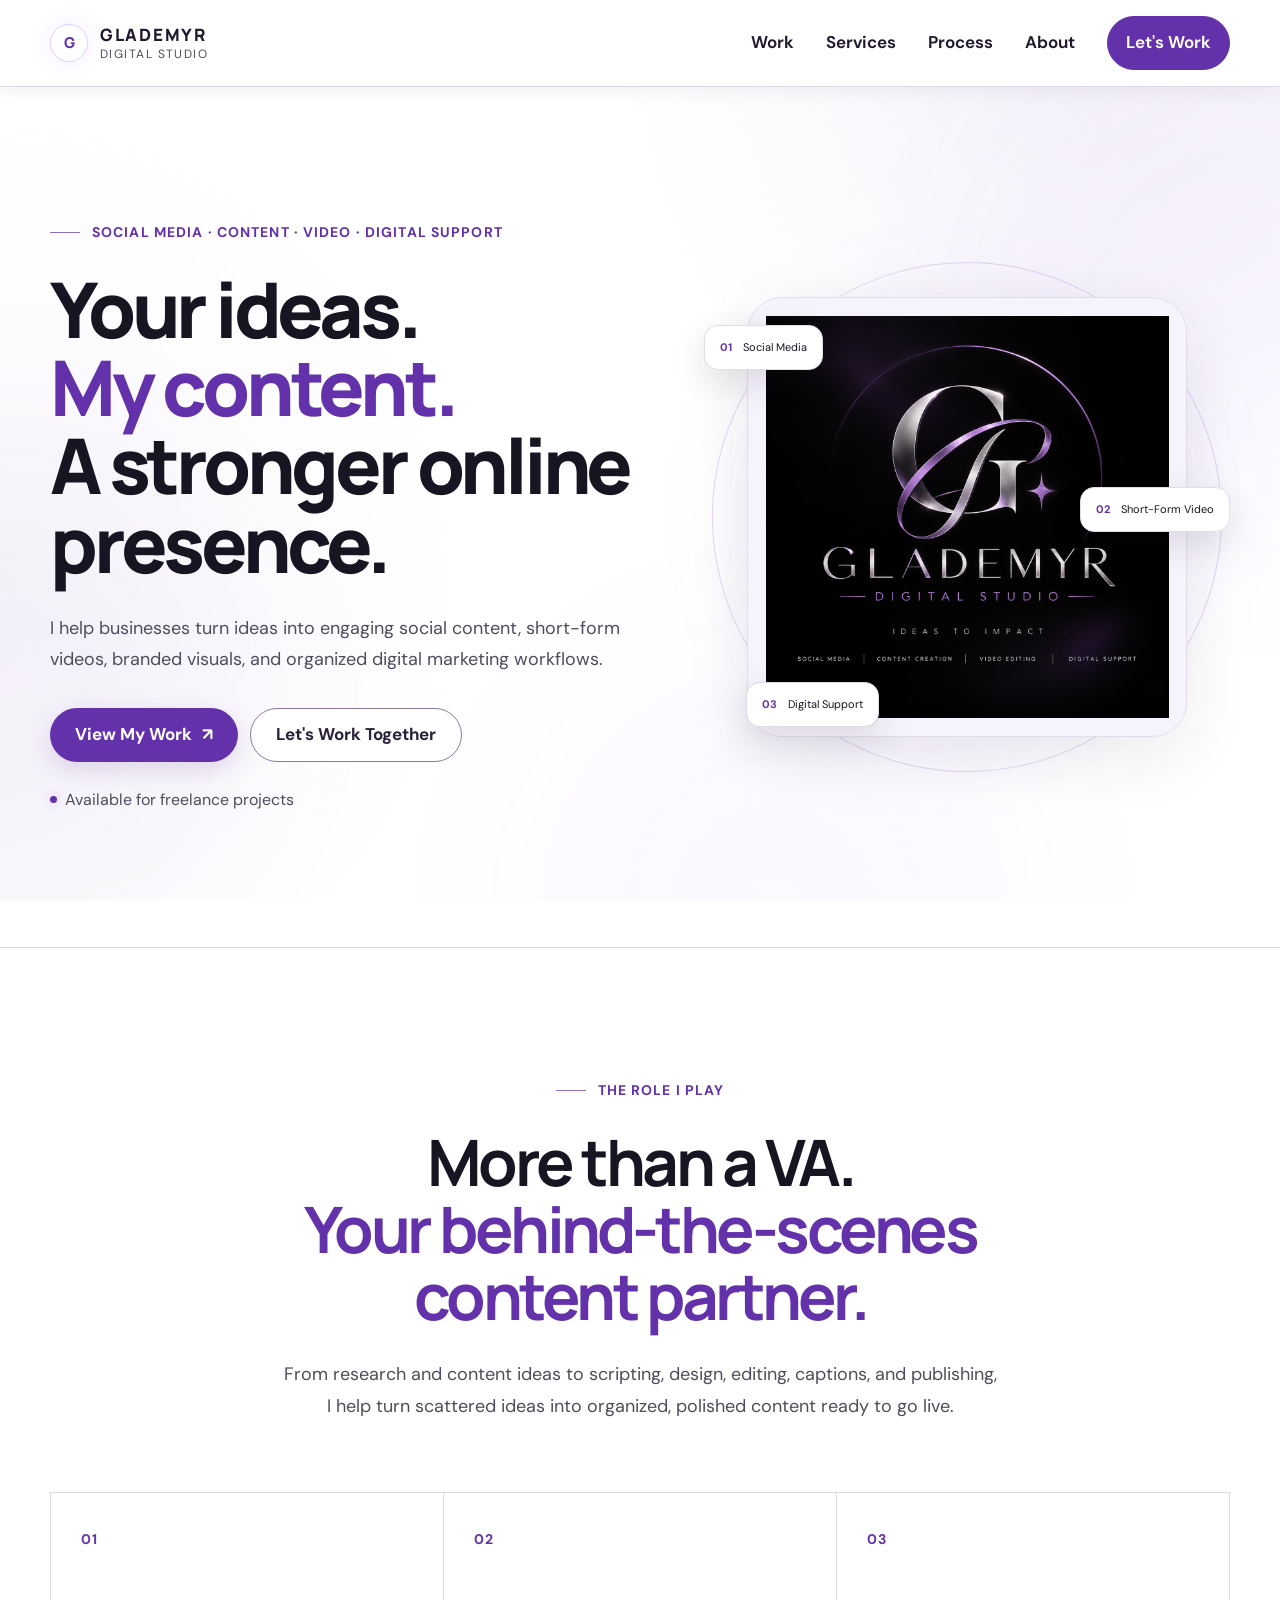
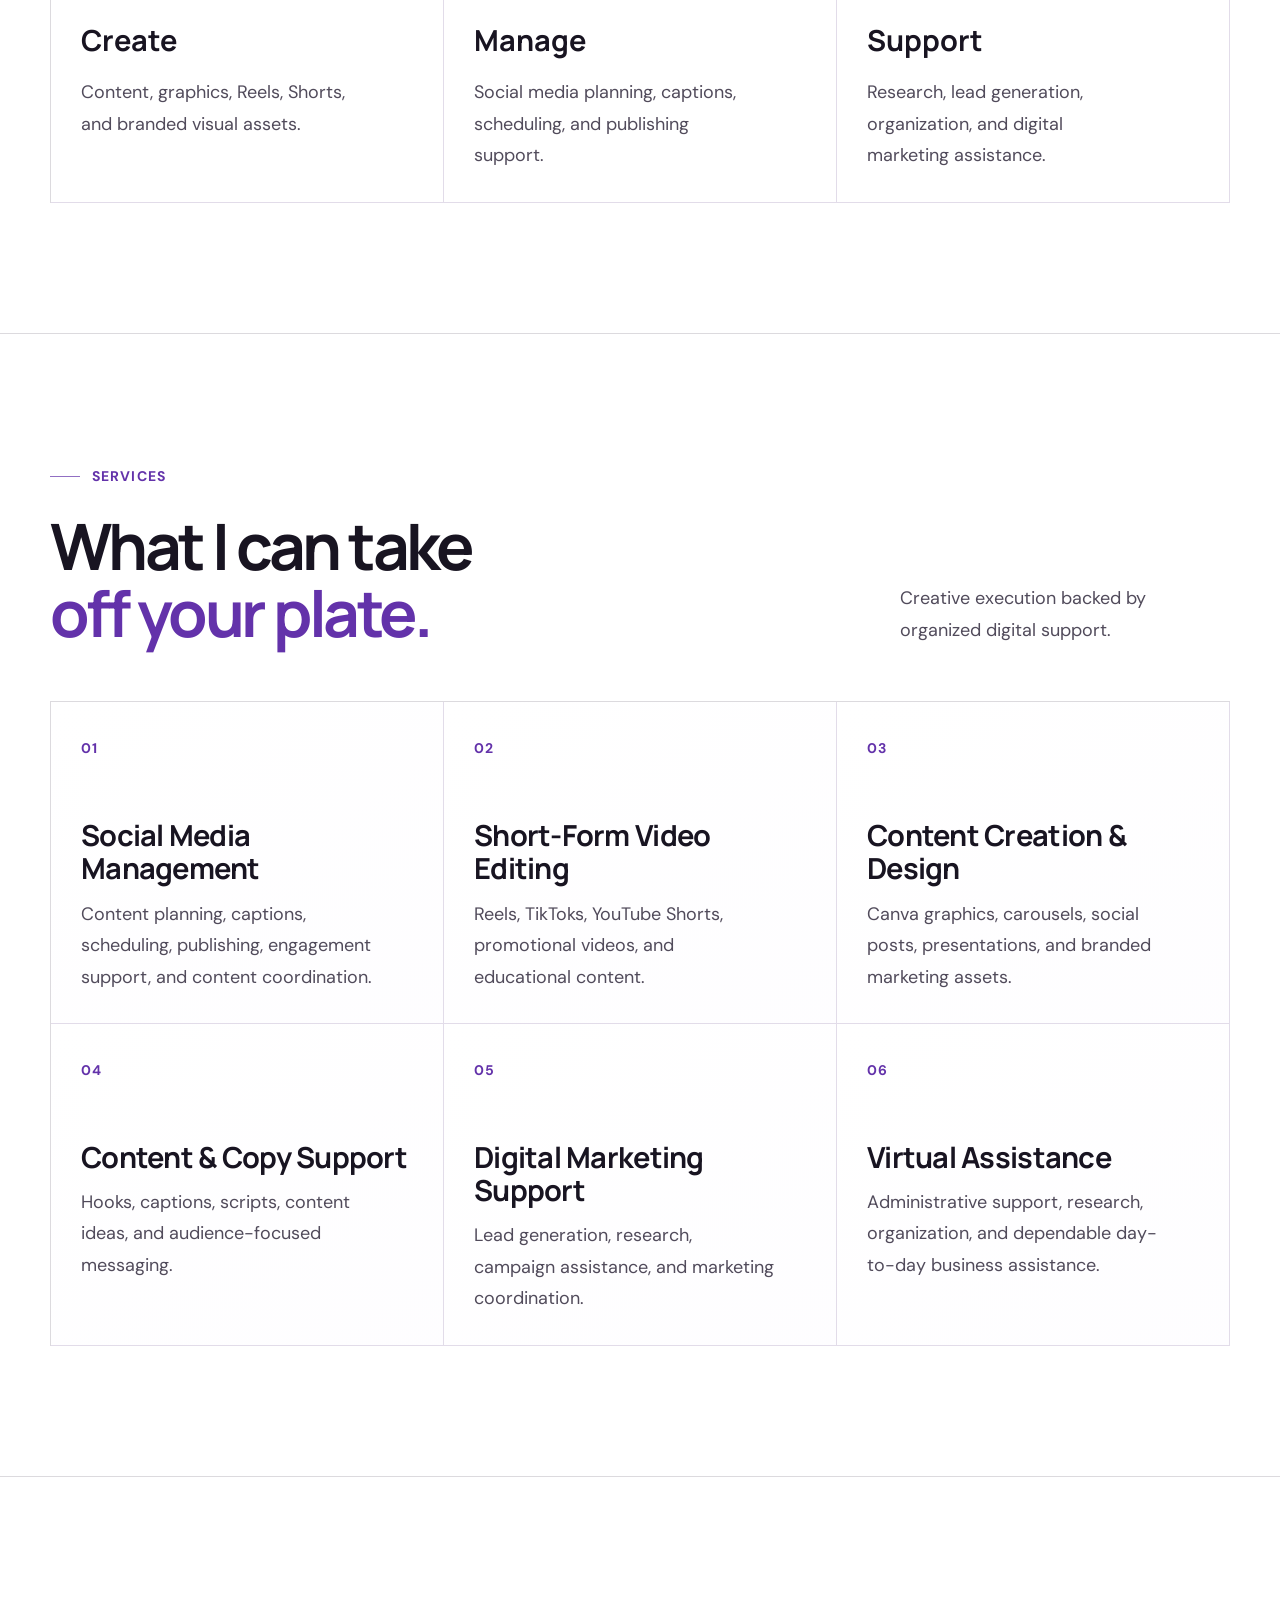
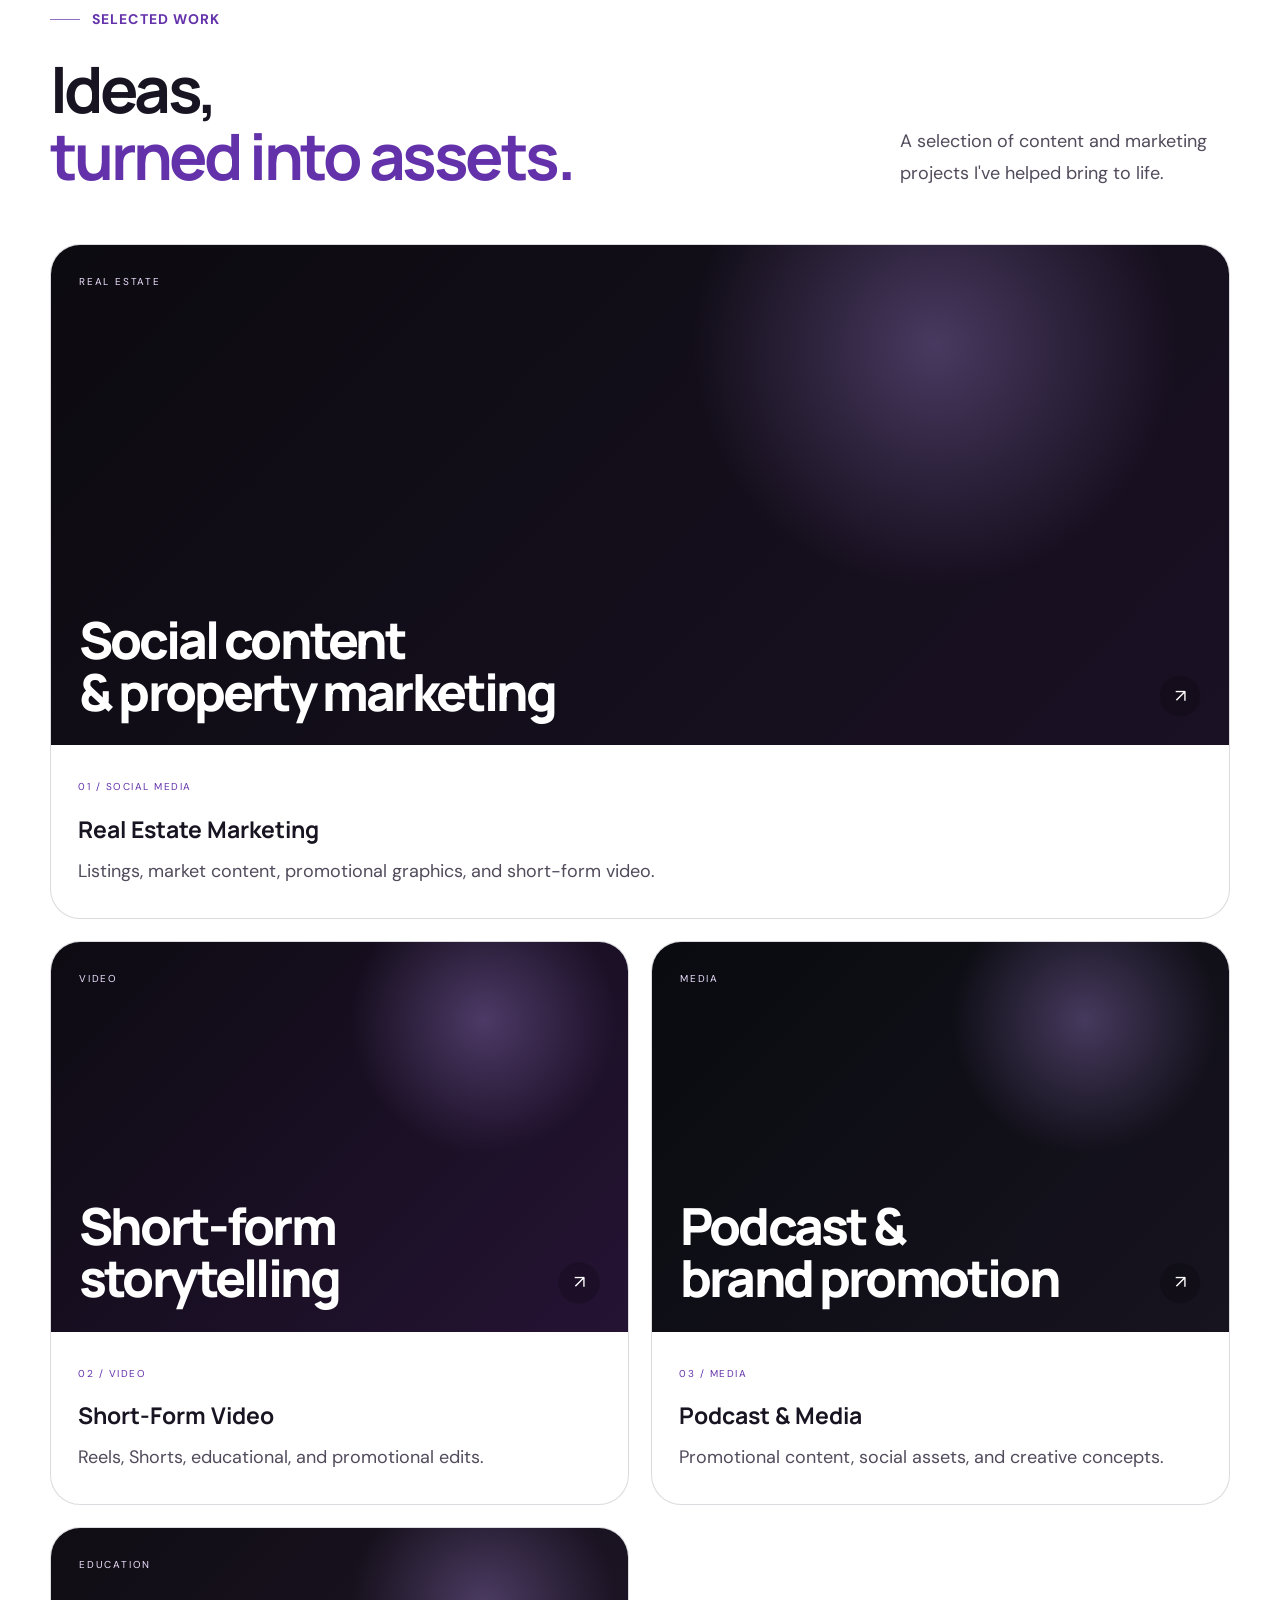
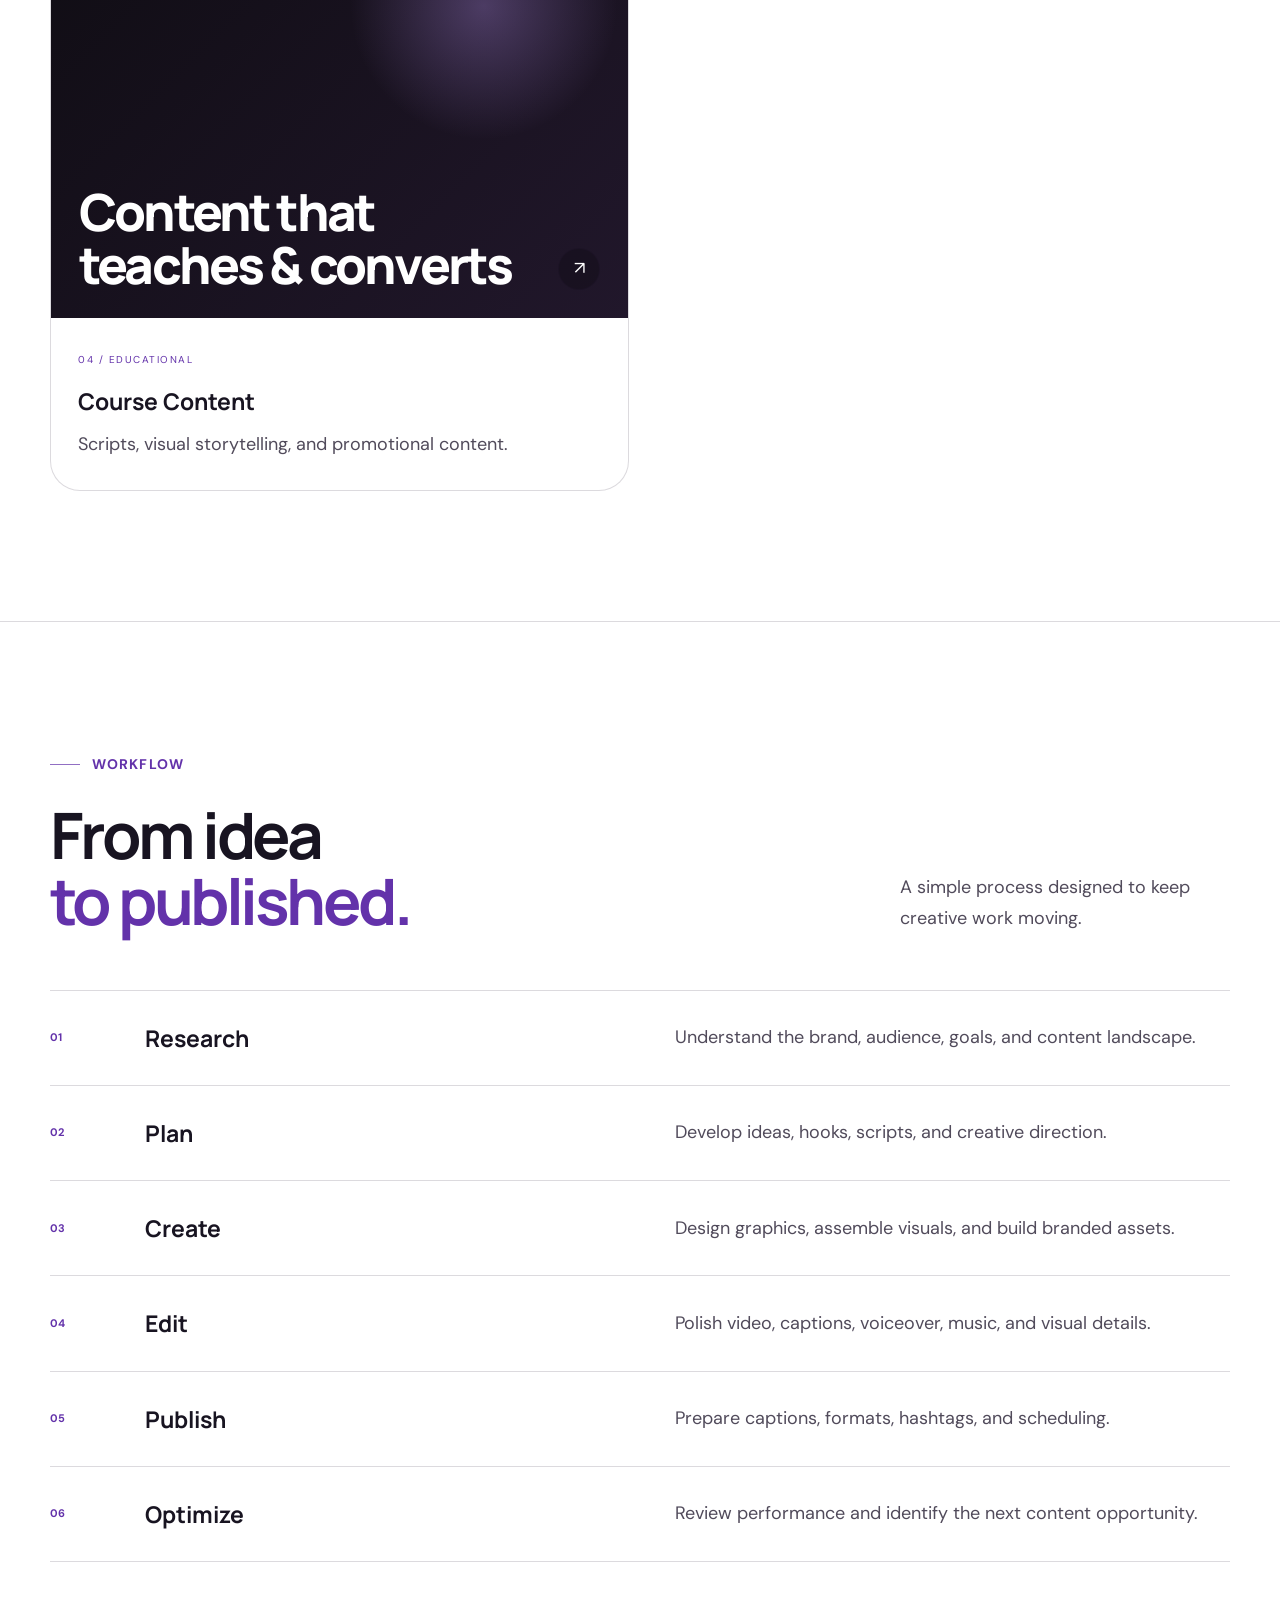
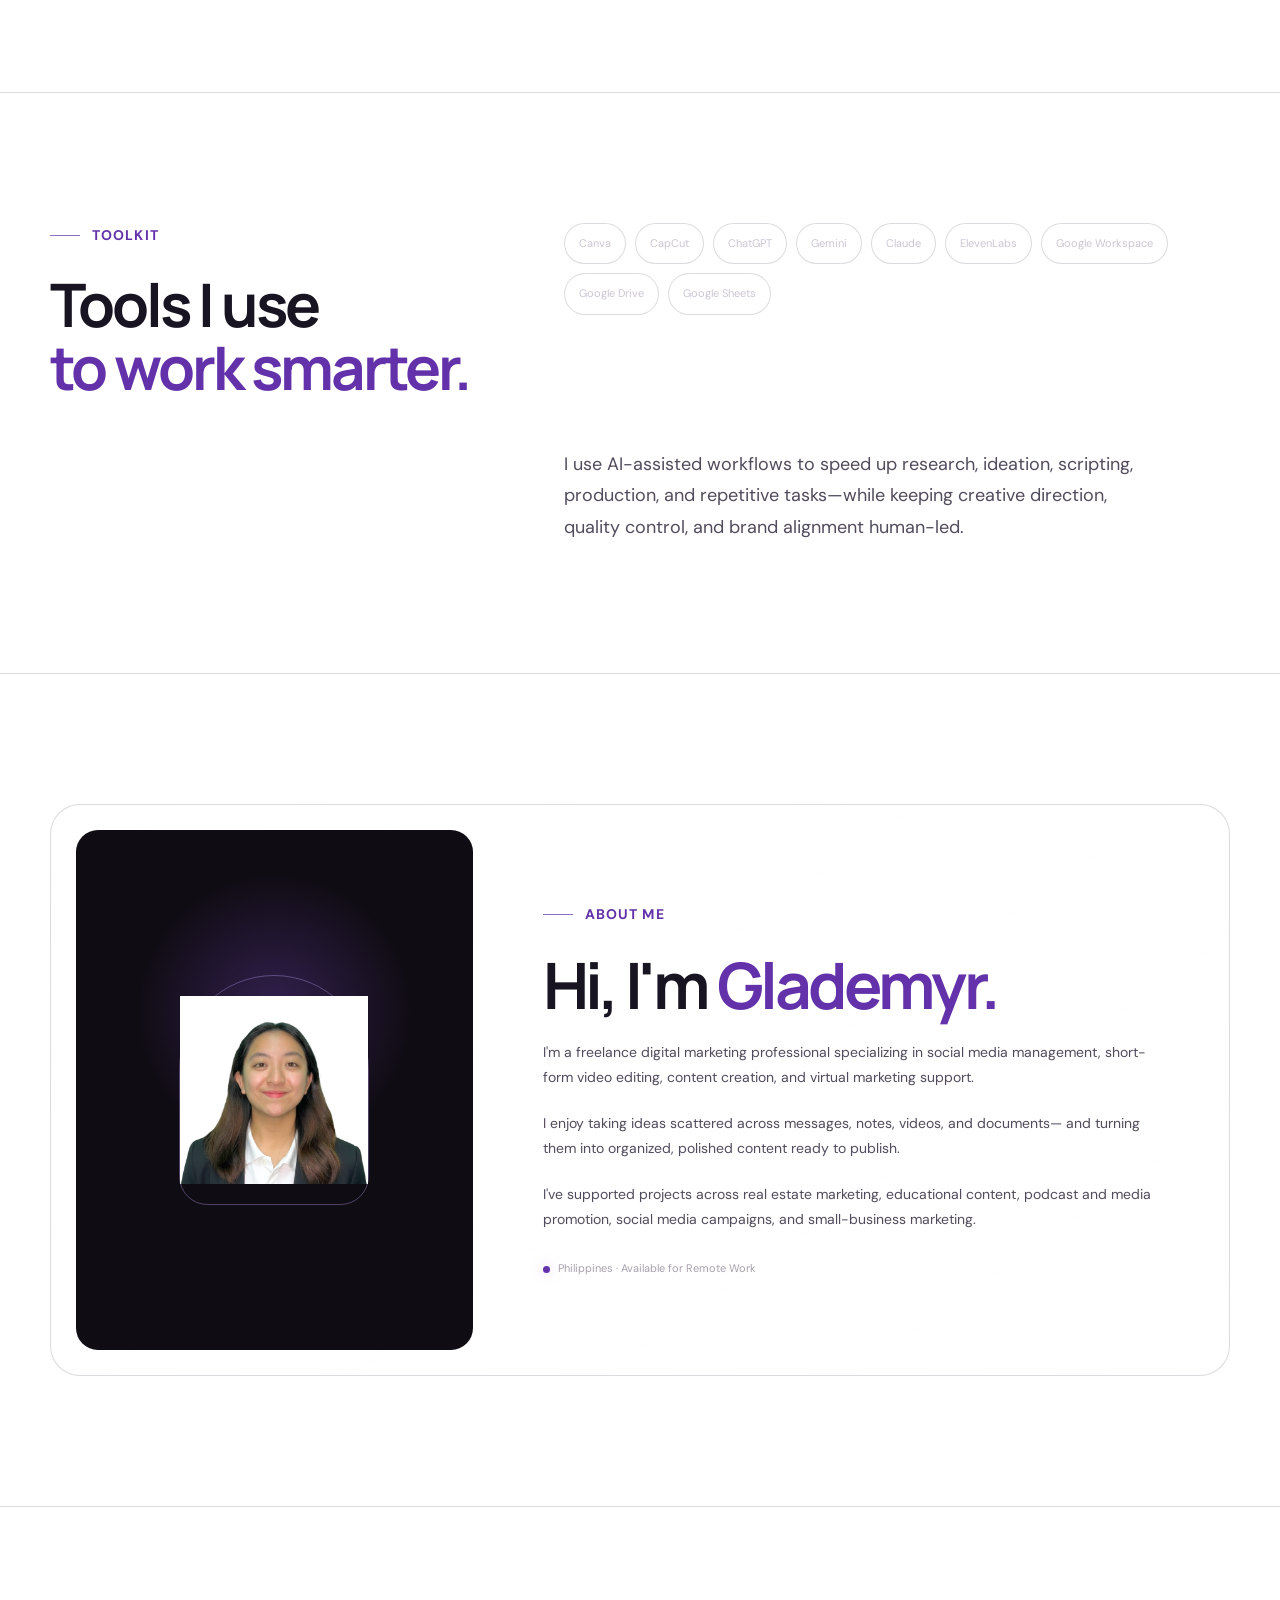
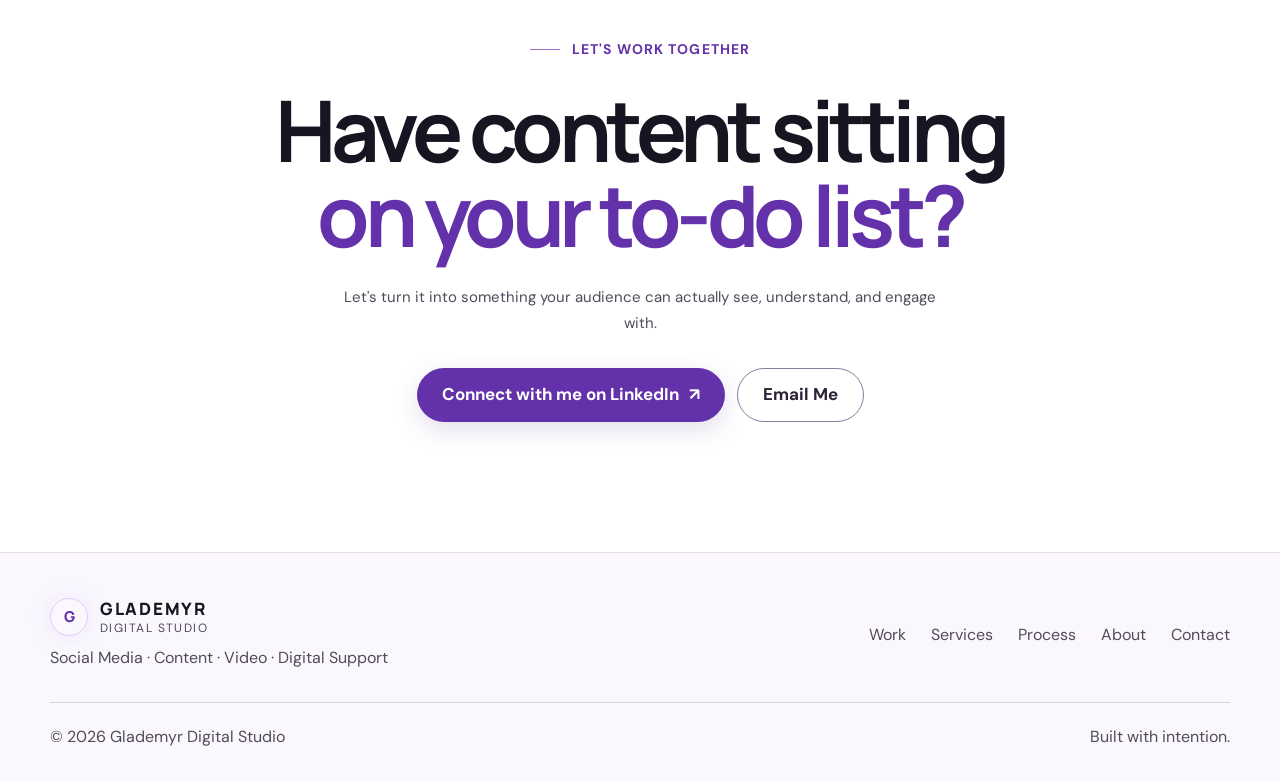
==== commit b370c6f0: "Add profile photo" ====
--- a/frontend/index.html
+++ b/frontend/index.html
@@ -1106,10 +1106,11 @@
 
                         <div class="photo-placeholder">
 
-                            YOUR
-                            <br>
-                            PHOTO
-
+                          <img
+    src="assets/profile/glademyr-profile.png"
+    alt="Glademyr Pi-ay"
+    class="profile-photo"
+>
                         </div>
 
                     </div>
--- a/frontend/css/style.css
+++ b/frontend/css/style.css
@@ -2722,3 +2722,167 @@
         min-height: 300px;
     }
 }
+
+
+/* =========================================================
+   ACCESSIBLE LIGHT THEME — ALL PAGES
+   High contrast, comfortable type, premium violet accents.
+   ========================================================= */
+:root {
+    --obsidian: #ffffff;
+    --black: #ffffff;
+    --surface: #ffffff;
+    --surface-light: #f5f3fa;
+    --white: #181421;
+    --silver: #353040;
+    --muted: #514b5b;
+    --violet: #6332aa;
+    --lavender: #6332aa;
+    --purple-dark: #41216f;
+    --text: #181421;
+    --border: rgba(37, 25, 53, 0.16);
+    --border-light: rgba(37, 25, 53, 0.25);
+}
+html { color-scheme: light; }
+body { background: #ffffff; color: #181421; font-size: 17px; line-height: 1.7; }
+.site-background {
+    background: radial-gradient(circle at 85% 5%, rgba(116, 73, 174, 0.075), transparent 34%),
+                radial-gradient(circle at 0% 65%, rgba(116, 73, 174, 0.045), transparent 34%), #ffffff;
+}
+.ambient-glow { opacity: 0.035; }
+.site-header { background: rgba(255,255,255,0.96); border-bottom: 1px solid #e5e0ec; }
+.brand-name, .nav-links a { color: #181421; }
+.brand-studio, .availability, .work-note p, .compiled-note { color: #514b5b; }
+.nav-links a:hover, .nav-links a.active { color: #6332aa; }
+.nav-contact, .button-secondary { background: #ffffff; color: #2b2138; border-color: #8c7a9e; }
+.nav-contact:hover, .button-secondary:hover { background: #f4effb; color: #41216f; }
+.mobile-menu-button { background: #ffffff; border-color: #bdb0ca; }
+.mobile-menu-button span { background: #181421; }
+.eyebrow, .pillar-number, .service-number, .detail-label,
+.work-project-meta span, .compiled-placeholder span { color: #6332aa; }
+.hero h1 span, .positioning h2 em, .section-heading h2 span,
+.work-hero-heading h1 span, .work-cta-inner h2 span { color: #6332aa; }
+.hero-description, .section-introduction, .section-heading > p,
+.pillar p, .service-card p, .work-hero-heading p, .work-project-meta p,
+.project-detail-heading p, .project-gallery-header p,
+.compiled-placeholder small { color: #514b5b; }
+.button { font-size: 15px; min-height: 50px; }
+.button-primary { background: #6332aa; color: #ffffff; box-shadow: 0 8px 24px rgba(74,36,125,.15); }
+.button-primary:hover { background: #4b247f; color: #ffffff; }
+:focus-visible { outline: 3px solid #6332aa; outline-offset: 4px; }
+.pillar, .service-card, .work-project, .work-note, .work-cta-inner,
+.project-detail-cta, .detail-list li, .compiled-item {
+    background-color: #ffffff;
+    border-color: #e2dce9;
+}
+.pillar:hover, .service-card:hover { background: #f7f3fb; }
+.work-filter { background: #ffffff; color: #383043; border-color: #c9bfd4; font-size: 14px; }
+.work-filter:hover, .work-filter.active { background: #6332aa; color: #ffffff; border-color: #6332aa; }
+.work-project-meta, .project-gallery-header { border-color: #e2dce9; }
+.work-note, .work-cta-inner, .project-detail-cta { background: #faf8fd; }
+.compiled-placeholder { background: linear-gradient(145deg,#f4effb,#ffffff); }
+.project-back:hover { color: #6332aa; }
+.detail-list li { color: #181421; font-size: 15px; }
+.project-detail-visual, .work-project-visual, .project-visual {
+    /* Keep original project artwork and its white-on-dark lettering intact. */
+    color: #ffffff;
+}
+.project-detail-visual span, .work-project-visual .project-category,
+.project-visual .project-category { color: #eee0ff; }
+.project-detail-visual strong, .work-project-big-title,
+.project-visual .project-title { color: #ffffff; }
+.logo-frame {
+    background: #f7f3fc;
+    border-color: #e2dce9;
+    box-shadow: 0 20px 65px rgba(46,29,64,.09);
+}
+.logo-frame img { mix-blend-mode: normal; }
+.hero-orbit { border-color: rgba(99,50,170,.18); }
+.floating-card { background: #ffffff; color: #181421; border-color: #e2dce9; box-shadow: 0 12px 35px rgba(37,25,53,.12); }
+.floating-number { color: #6332aa; }
+.service-modal-card { background: #ffffff; color: #181421; border: 1px solid #e2dce9; }
+.service-modal-card p, .service-modal-card li { color: #514b5b; }
+.service-modal-close { color: #181421; }
+.site-footer { background: #faf8fd; border-top: 1px solid #e2dce9; }
+.footer-links a, .footer-bottom, .footer-brand p { color: #514b5b; }
+.footer-links a:hover { color: #6332aa; }
+@media (max-width: 800px) {
+    .nav-links { background: #ffffff; }
+    .nav-links a { color: #181421; }
+}
+@media (max-width: 650px) {
+    body { font-size: 16px; }
+    .container { width: min(100% - 36px, var(--container)); }
+    .section { padding-top: 80px; padding-bottom: 80px; }
+}
+
+
+/* =========================================================
+   SENIOR-FRIENDLY READABILITY + CONSISTENT WHITE HEADER
+   Applied after legacy dark scroll-state styles.
+   ========================================================= */
+.site-header,
+.site-header.scrolled {
+    background: rgba(255,255,255,.98);
+    color: #181421;
+    border-bottom: 1px solid #ded8e6;
+    box-shadow: 0 3px 18px rgba(39,27,52,.065);
+}
+.site-header .brand-name,
+.site-header.scrolled .brand-name,
+.site-header .nav-links a,
+.site-header.scrolled .nav-links a { color: #21182e; }
+.site-header .nav-links a:hover,
+.site-header.scrolled .nav-links a:hover,
+.site-header .nav-links a.active,
+.site-header.scrolled .nav-links a.active { color: #6332aa; }
+.site-header .nav-contact,
+.site-header.scrolled .nav-contact {
+    background: #6332aa;
+    color: #ffffff !important;
+    border-color: #6332aa;
+}
+.site-header .nav-contact:hover,
+.site-header.scrolled .nav-contact:hover { background: #4b247f; }
+.site-header .brand-studio,
+.site-header.scrolled .brand-studio { color: #514b5b; }
+.site-header .mobile-menu-button span,
+.site-header.scrolled .mobile-menu-button span { background: #21182e; }
+body { font-size: 18px; line-height: 1.75; }
+.navigation { min-height: 86px; height: auto; }
+.brand-name { font-size: 17px; letter-spacing: .10em; }
+.brand-studio { font-size: 12px; letter-spacing: .12em; }
+.nav-links a { font-size: 17px; font-weight: 650; }
+.button { font-size: 17px; min-height: 54px; padding-inline: 25px; }
+.eyebrow, .pillar-number, .service-number, .detail-label,
+.work-project-meta span, .compiled-placeholder span,
+.project-detail-visual span { font-size: 14px; letter-spacing: .08em; }
+.hero-description, .section-introduction, .section-heading > p,
+.pillar p, .service-card p, .project-info p, .process-item p,
+.about-content p, .tools-note, .contact p, .work-hero-heading p,
+.work-project-meta p, .work-note p, .project-detail-heading p,
+.project-gallery-header p, .compiled-placeholder small,
+.compiled-note, .detail-list li { font-size: 18px; line-height: 1.75; }
+.project-back, .work-filter, .footer-links a, .footer-brand p,
+.footer-bottom, .availability { font-size: 16px; }
+.service-card h3, .pillar h3, .work-project-meta h2 { font-size: clamp(23px, 2.4vw, 29px); }
+@media (max-width: 800px) {
+    .site-header .nav-links,
+    .site-header.scrolled .nav-links { background: #ffffff; }
+    .site-header .nav-links a,
+    .site-header.scrolled .nav-links a { color: #21182e; font-size: 18px; }
+    .site-header .nav-links .nav-contact,
+    .site-header.scrolled .nav-links .nav-contact { color: #ffffff; }
+}
+@media (max-width: 650px) {
+    body { font-size: 17px; }
+    .navigation { min-height: 76px; }
+    .brand-name { font-size: 15px; }
+    .brand-studio { font-size: 10px; }
+    .hero-description, .section-introduction, .section-heading > p,
+    .pillar p, .service-card p, .project-info p, .process-item p,
+    .about-content p, .tools-note, .contact p, .work-hero-heading p,
+    .work-project-meta p, .work-note p, .project-detail-heading p,
+    .project-gallery-header p, .compiled-placeholder small,
+    .compiled-note, .detail-list li { font-size: 17px; }
+}
